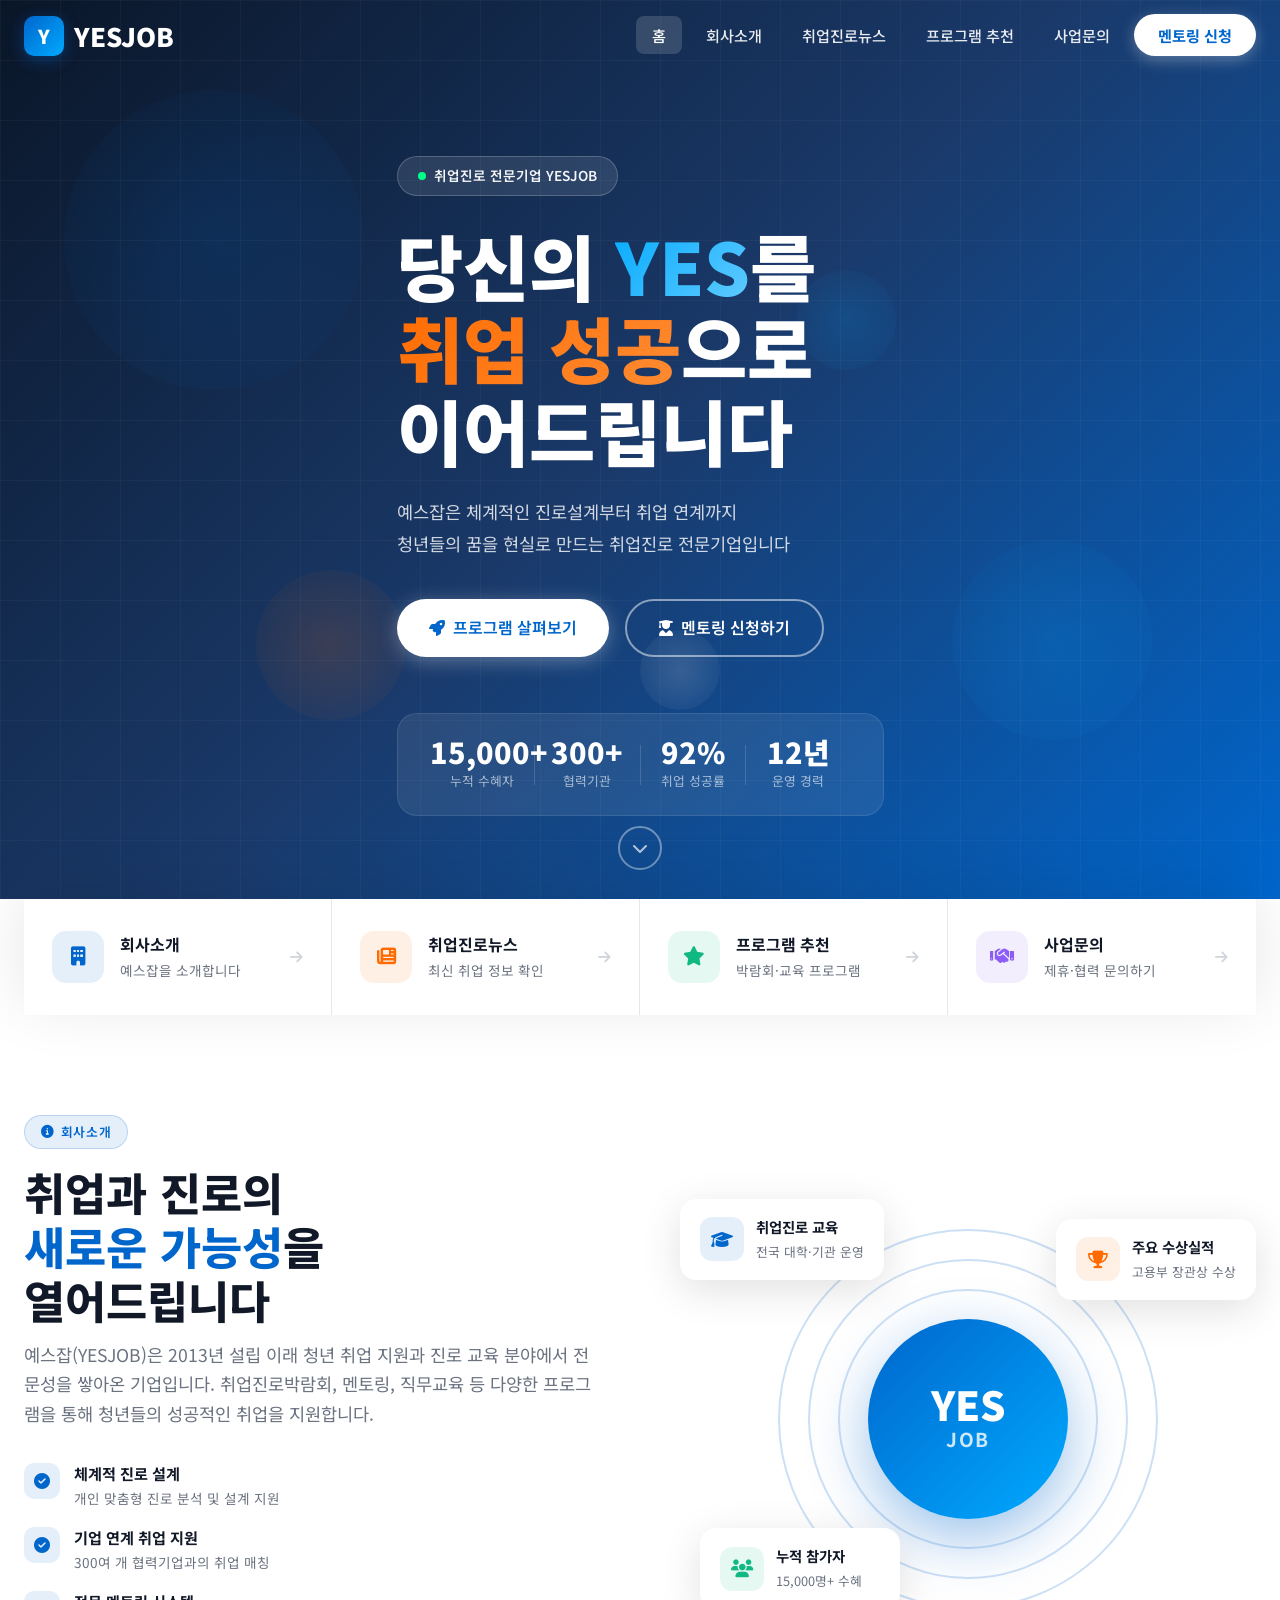
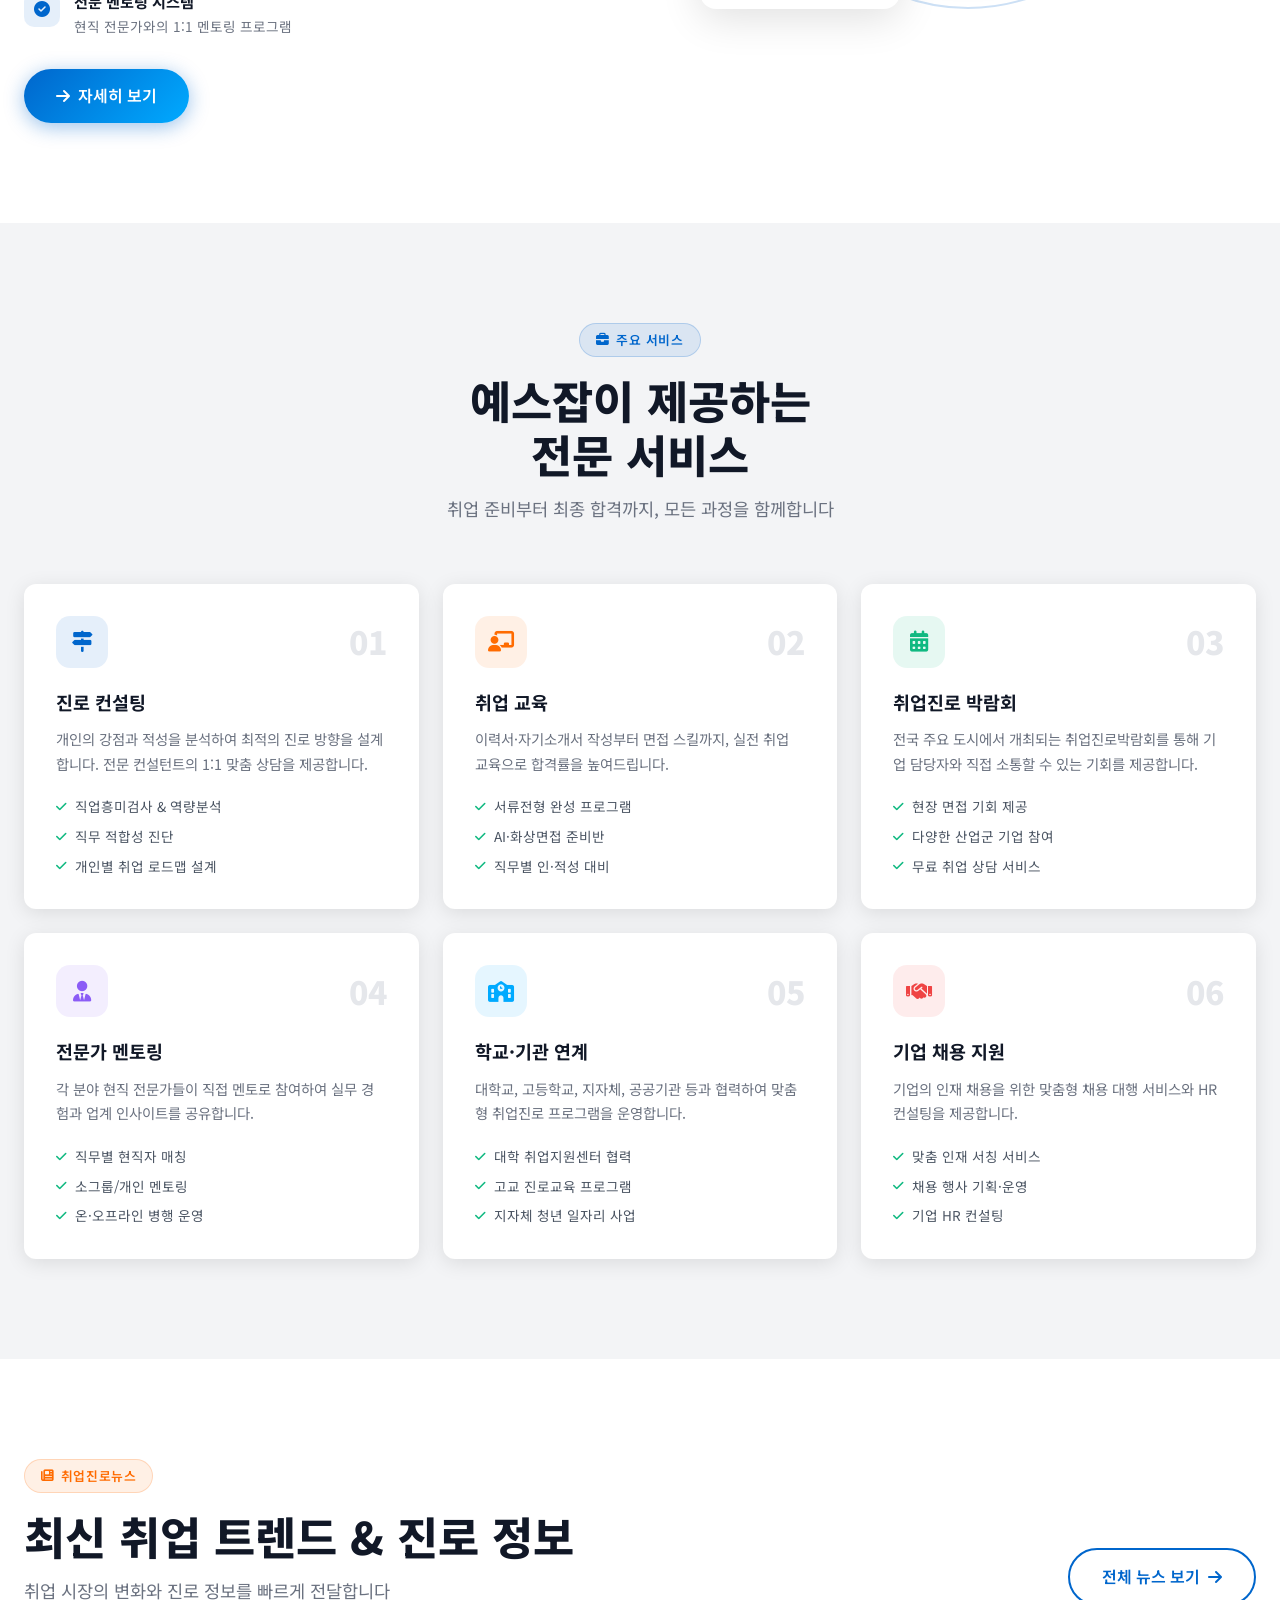
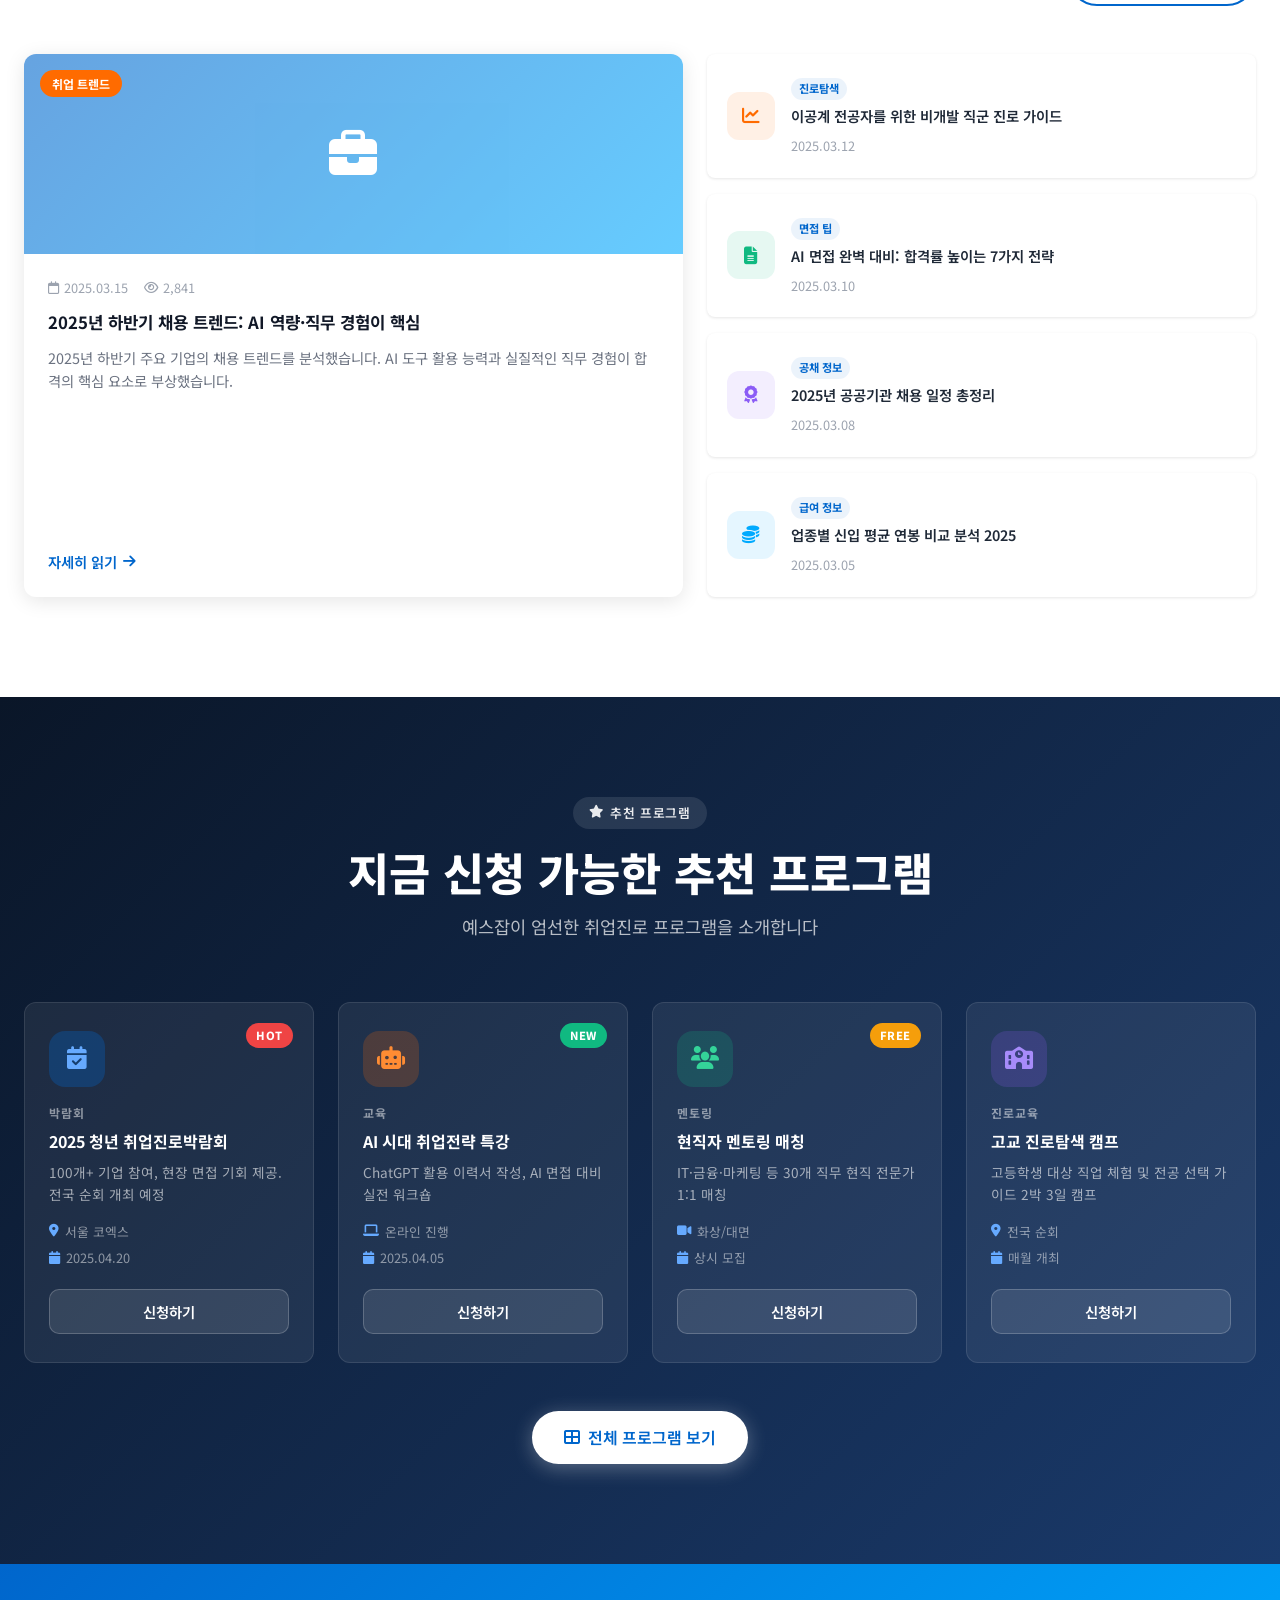
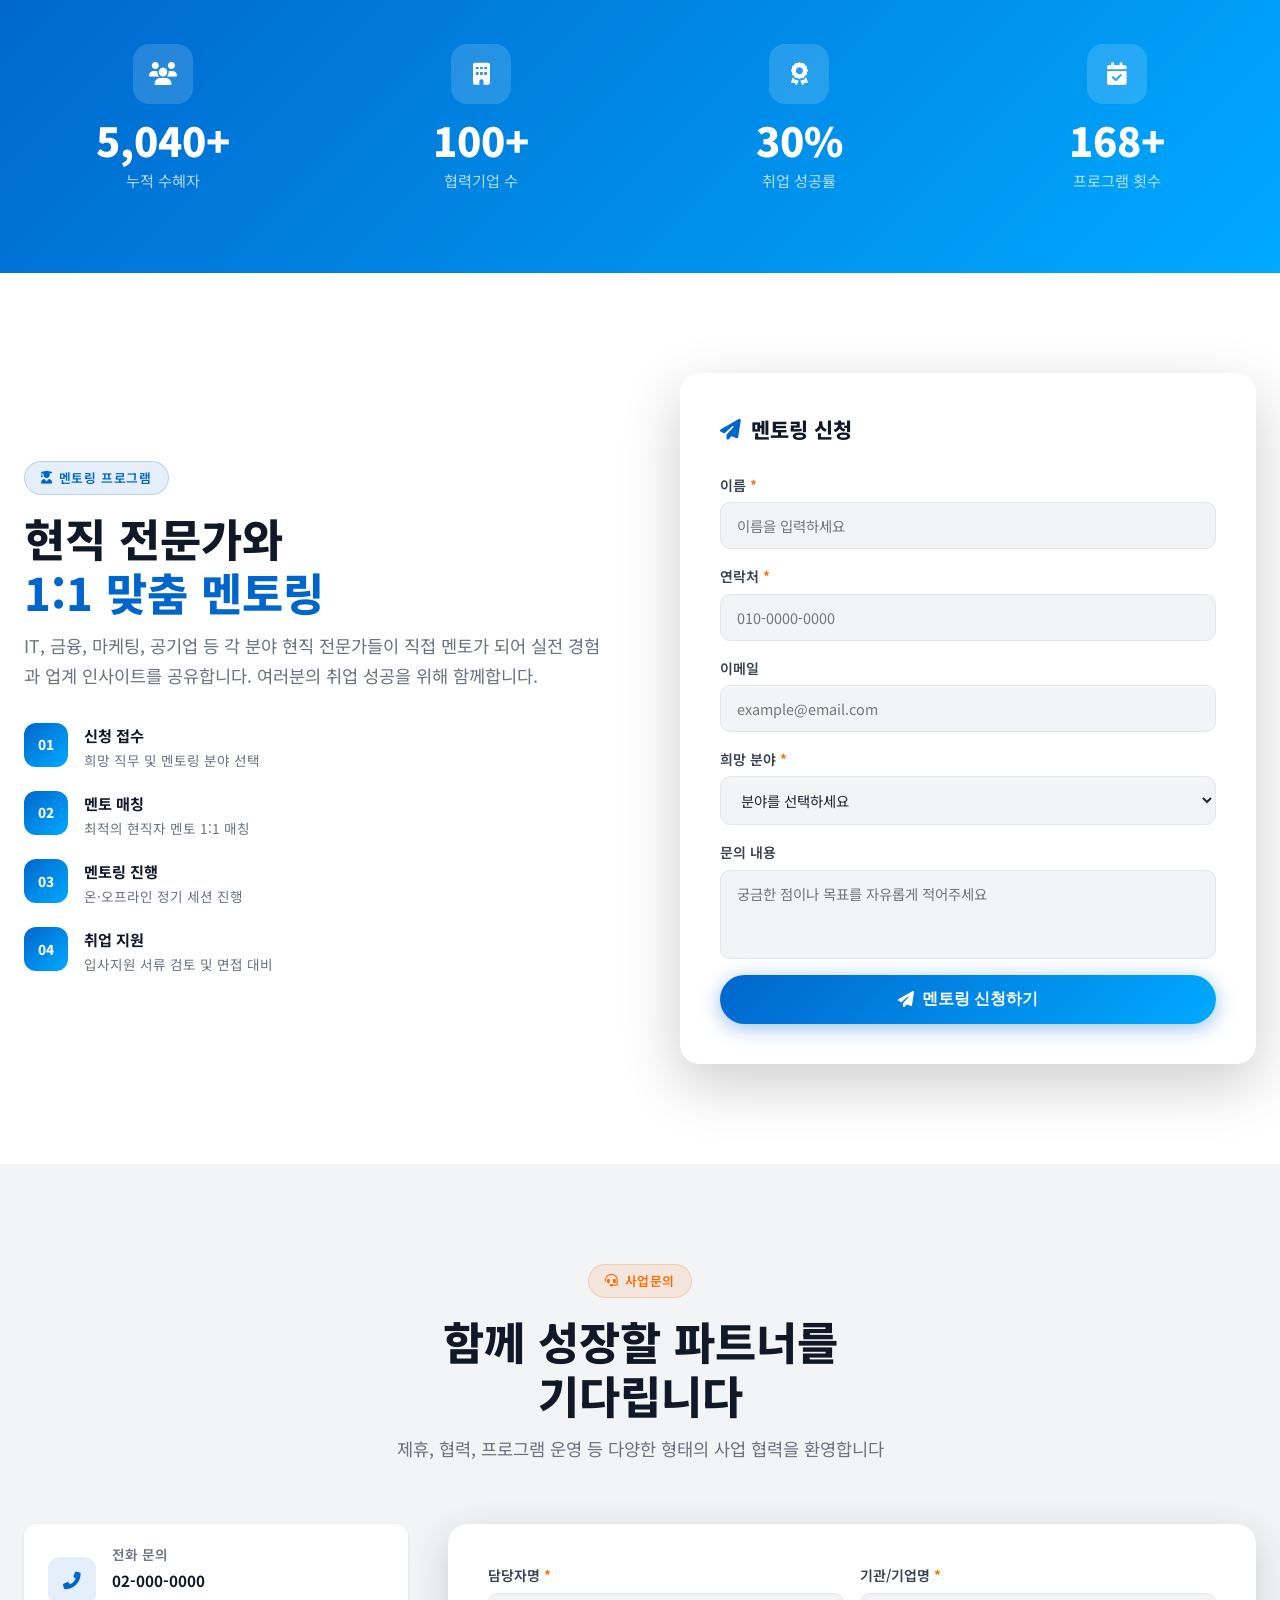
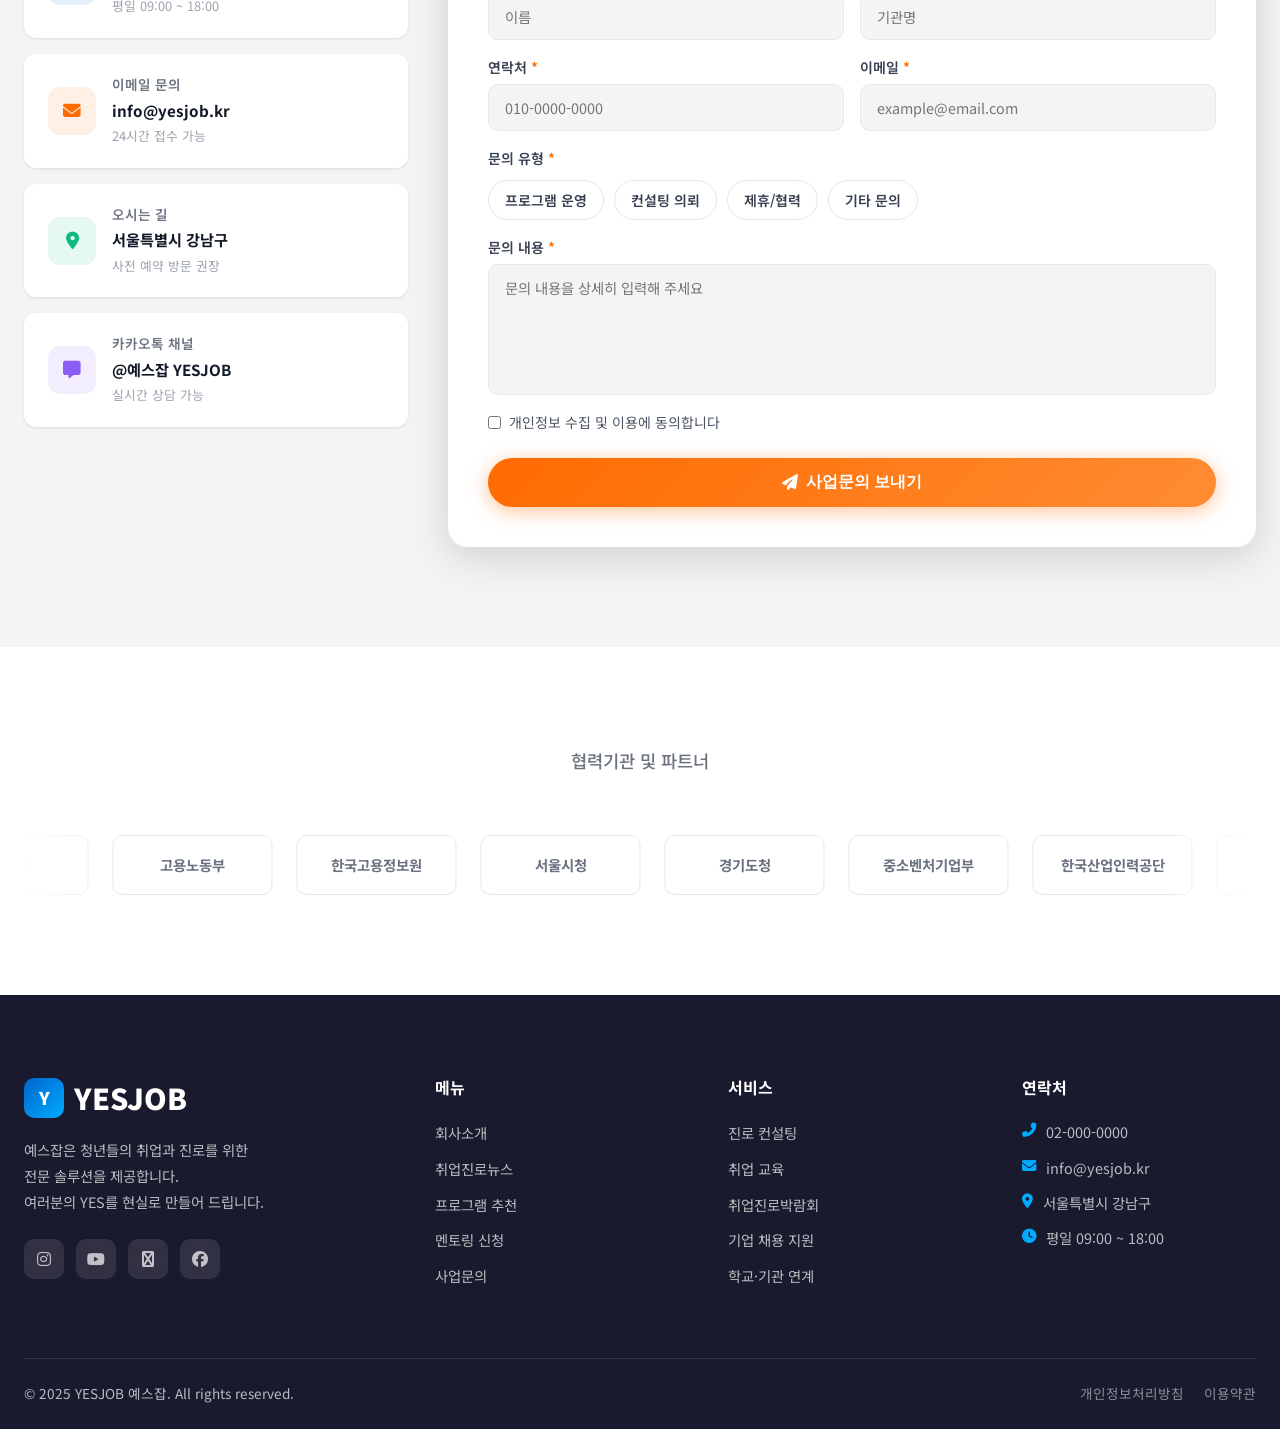
==== index.html @ 5b4c937b "Add files via upload" ====
<!DOCTYPE html>
<html lang="ko">
<head>
  <meta charset="UTF-8">
  <meta name="viewport" content="width=device-width, initial-scale=1.0">
  <meta name="description" content="예스잡(YESJOB) - 취업과 진로의 새로운 가능성을 열어드립니다. 취업진로 교육, 박람회, 멘토링 전문기업">
  <title>YESJOB 예스잡 | 취업진로 전문기업</title>
  <link rel="preconnect" href="https://fonts.googleapis.com">
  <link href="https://fonts.googleapis.com/css2?family=Noto+Sans+KR:wght@300;400;500;600;700;800;900&display=swap" rel="stylesheet">
  <link rel="stylesheet" href="https://cdn.jsdelivr.net/npm/@fortawesome/fontawesome-free@6.4.0/css/all.min.css">
  <link rel="stylesheet" href="css/style.css">
  <link rel="stylesheet" href="css/index.css">
</head>
<body>

  <!-- ========== NAVBAR ========== -->
  <nav class="navbar transparent">
    <div class="nav-inner">
      <a href="index.html" class="nav-logo">
        <div class="logo-icon">Y</div>
        YESJOB
      </a>
      <ul class="nav-menu">
        <li><a href="index.html" class="nav-link active">홈</a></li>
        <li><a href="about.html" class="nav-link">회사소개</a></li>
        <li><a href="news.html" class="nav-link">취업진로뉴스</a></li>
        <li><a href="programs.html" class="nav-link">프로그램 추천</a></li>
        <li><a href="#contact" class="nav-link">사업문의</a></li>
        <li><a href="#mentoring" class="nav-link nav-cta">멘토링 신청</a></li>
      </ul>
      <div class="hamburger">
        <span></span><span></span><span></span>
      </div>
    </div>
  </nav>

  <!-- ========== HERO SECTION ========== -->
  <section class="hero">
    <div class="hero-bg">
      <div class="hero-particle" style="--i:1;"></div>
      <div class="hero-particle" style="--i:2;"></div>
      <div class="hero-particle" style="--i:3;"></div>
      <div class="hero-particle" style="--i:4;"></div>
      <div class="hero-particle" style="--i:5;"></div>
      <div class="hero-grid"></div>
    </div>
    <div class="container">
      <div class="hero-content">
        <div class="hero-badge">
          <span class="hero-badge-dot"></span>
          취업진로 전문기업 YESJOB
        </div>
        <h1 class="hero-title">
          당신의 <span class="highlight">YES</span>를<br>
          <span class="highlight-2">취업 성공</span>으로<br>
          이어드립니다
        </h1>
        <p class="hero-desc">
          예스잡은 체계적인 진로설계부터 취업 연계까지<br>
          청년들의 꿈을 현실로 만드는 취업진로 전문기업입니다
        </p>
        <div class="hero-btns">
          <a href="programs.html" class="btn btn-white">
            <i class="fas fa-rocket"></i> 프로그램 살펴보기
          </a>
          <a href="#mentoring" class="btn btn-outline-white">
            <i class="fas fa-user-graduate"></i> 멘토링 신청하기
          </a>
        </div>
        <div class="hero-stats">
          <div class="hero-stat">
            <div class="hero-stat-num"><span class="counter-num" data-target="15000" data-suffix="+">0</span></div>
            <div class="hero-stat-label">누적 수혜자</div>
          </div>
          <div class="hero-stat-divider"></div>
          <div class="hero-stat">
            <div class="hero-stat-num"><span class="counter-num" data-target="300" data-suffix="+">0</span></div>
            <div class="hero-stat-label">협력기관</div>
          </div>
          <div class="hero-stat-divider"></div>
          <div class="hero-stat">
            <div class="hero-stat-num"><span class="counter-num" data-target="92" data-suffix="%">0</span></div>
            <div class="hero-stat-label">취업 성공률</div>
          </div>
          <div class="hero-stat-divider"></div>
          <div class="hero-stat">
            <div class="hero-stat-num"><span class="counter-num" data-target="12" data-suffix="년">0</span></div>
            <div class="hero-stat-label">운영 경력</div>
          </div>
        </div>
      </div>
    </div>
    <div class="hero-scroll">
      <div class="scroll-icon">
        <i class="fas fa-chevron-down"></i>
      </div>
    </div>
  </section>

  <!-- ========== QUICK LINKS ========== -->
  <section class="quick-links">
    <div class="container">
      <div class="quick-grid">
        <a href="about.html" class="quick-item reveal" data-delay="0">
          <div class="quick-icon"><i class="fas fa-building"></i></div>
          <div class="quick-text">
            <h3>회사소개</h3>
            <p>예스잡을 소개합니다</p>
          </div>
          <i class="fas fa-arrow-right quick-arrow"></i>
        </a>
        <a href="news.html" class="quick-item reveal" data-delay="100">
          <div class="quick-icon orange"><i class="fas fa-newspaper"></i></div>
          <div class="quick-text">
            <h3>취업진로뉴스</h3>
            <p>최신 취업 정보 확인</p>
          </div>
          <i class="fas fa-arrow-right quick-arrow"></i>
        </a>
        <a href="programs.html" class="quick-item reveal" data-delay="200">
          <div class="quick-icon green"><i class="fas fa-star"></i></div>
          <div class="quick-text">
            <h3>프로그램 추천</h3>
            <p>박람회·교육 프로그램</p>
          </div>
          <i class="fas fa-arrow-right quick-arrow"></i>
        </a>
        <a href="#contact" class="quick-item reveal" data-delay="300">
          <div class="quick-icon purple"><i class="fas fa-handshake"></i></div>
          <div class="quick-text">
            <h3>사업문의</h3>
            <p>제휴·협력 문의하기</p>
          </div>
          <i class="fas fa-arrow-right quick-arrow"></i>
        </a>
      </div>
    </div>
  </section>

  <!-- ========== ABOUT PREVIEW ========== -->
  <section class="about-preview section-padding">
    <div class="container">
      <div class="about-grid">
        <div class="about-left reveal">
          <div class="badge badge-primary">
            <i class="fas fa-info-circle"></i> 회사소개
          </div>
          <h2 class="section-title" style="margin-top:16px;">
            취업과 진로의<br>
            <span style="color:var(--primary);">새로운 가능성</span>을<br>
            열어드립니다
          </h2>
          <p class="section-subtitle">
            예스잡(YESJOB)은 2013년 설립 이래 청년 취업 지원과 진로 교육 분야에서 
            전문성을 쌓아온 기업입니다. 취업진로박람회, 멘토링, 직무교육 등 
            다양한 프로그램을 통해 청년들의 성공적인 취업을 지원합니다.
          </p>
          <div class="about-features">
            <div class="about-feature">
              <div class="af-icon"><i class="fas fa-check-circle"></i></div>
              <div>
                <strong>체계적 진로 설계</strong>
                <p>개인 맞춤형 진로 분석 및 설계 지원</p>
              </div>
            </div>
            <div class="about-feature">
              <div class="af-icon"><i class="fas fa-check-circle"></i></div>
              <div>
                <strong>기업 연계 취업 지원</strong>
                <p>300여 개 협력기업과의 취업 매칭</p>
              </div>
            </div>
            <div class="about-feature">
              <div class="af-icon"><i class="fas fa-check-circle"></i></div>
              <div>
                <strong>전문 멘토링 시스템</strong>
                <p>현직 전문가와의 1:1 멘토링 프로그램</p>
              </div>
            </div>
          </div>
          <div style="margin-top:32px;">
            <a href="about.html" class="btn btn-primary">
              <i class="fas fa-arrow-right"></i> 자세히 보기
            </a>
          </div>
        </div>
        <div class="about-right reveal" data-delay="200">
          <div class="about-visual">
            <div class="av-card av-card-1">
              <div class="av-card-icon"><i class="fas fa-graduation-cap"></i></div>
              <div>
                <strong>취업진로 교육</strong>
                <span>전국 대학·기관 운영</span>
              </div>
            </div>
            <div class="av-card av-card-2">
              <div class="av-card-icon orange"><i class="fas fa-trophy"></i></div>
              <div>
                <strong>주요 수상실적</strong>
                <span>고용부 장관상 수상</span>
              </div>
            </div>
            <div class="av-card av-card-3">
              <div class="av-card-icon green"><i class="fas fa-users"></i></div>
              <div>
                <strong>누적 참가자</strong>
                <span>15,000명+ 수혜</span>
              </div>
            </div>
            <div class="about-main-visual">
              <div class="amv-circle">
                <div class="amv-inner">
                  <span class="amv-yes">YES</span>
                  <span class="amv-job">JOB</span>
                </div>
              </div>
              <div class="amv-rings">
                <div class="ring ring-1"></div>
                <div class="ring ring-2"></div>
                <div class="ring ring-3"></div>
              </div>
            </div>
          </div>
        </div>
      </div>
    </div>
  </section>

  <!-- ========== SERVICES ========== -->
  <section class="services section-padding" style="background:var(--gray-100);">
    <div class="container">
      <div class="section-header reveal">
        <div class="badge badge-primary">
          <i class="fas fa-briefcase"></i> 주요 서비스
        </div>
        <h2 class="section-title" style="margin-top:16px;">예스잡이 제공하는<br>전문 서비스</h2>
        <p class="section-subtitle">취업 준비부터 최종 합격까지, 모든 과정을 함께합니다</p>
      </div>
      <div class="services-grid">
        <div class="service-card reveal" data-delay="0">
          <div class="sc-top">
            <div class="sc-icon"><i class="fas fa-map-signs"></i></div>
            <span class="sc-num">01</span>
          </div>
          <h3>진로 컨설팅</h3>
          <p>개인의 강점과 적성을 분석하여 최적의 진로 방향을 설계합니다. 전문 컨설턴트의 1:1 맞춤 상담을 제공합니다.</p>
          <ul class="sc-list">
            <li><i class="fas fa-check"></i> 직업흥미검사 & 역량분석</li>
            <li><i class="fas fa-check"></i> 직무 적합성 진단</li>
            <li><i class="fas fa-check"></i> 개인별 취업 로드맵 설계</li>
          </ul>
        </div>
        <div class="service-card reveal" data-delay="100">
          <div class="sc-top">
            <div class="sc-icon orange"><i class="fas fa-chalkboard-teacher"></i></div>
            <span class="sc-num">02</span>
          </div>
          <h3>취업 교육</h3>
          <p>이력서·자기소개서 작성부터 면접 스킬까지, 실전 취업 교육으로 합격률을 높여드립니다.</p>
          <ul class="sc-list">
            <li><i class="fas fa-check"></i> 서류전형 완성 프로그램</li>
            <li><i class="fas fa-check"></i> AI·화상면접 준비반</li>
            <li><i class="fas fa-check"></i> 직무별 인·적성 대비</li>
          </ul>
        </div>
        <div class="service-card reveal" data-delay="200">
          <div class="sc-top">
            <div class="sc-icon green"><i class="fas fa-calendar-alt"></i></div>
            <span class="sc-num">03</span>
          </div>
          <h3>취업진로 박람회</h3>
          <p>전국 주요 도시에서 개최되는 취업진로박람회를 통해 기업 담당자와 직접 소통할 수 있는 기회를 제공합니다.</p>
          <ul class="sc-list">
            <li><i class="fas fa-check"></i> 현장 면접 기회 제공</li>
            <li><i class="fas fa-check"></i> 다양한 산업군 기업 참여</li>
            <li><i class="fas fa-check"></i> 무료 취업 상담 서비스</li>
          </ul>
        </div>
        <div class="service-card reveal" data-delay="300">
          <div class="sc-top">
            <div class="sc-icon purple"><i class="fas fa-user-tie"></i></div>
            <span class="sc-num">04</span>
          </div>
          <h3>전문가 멘토링</h3>
          <p>각 분야 현직 전문가들이 직접 멘토로 참여하여 실무 경험과 업계 인사이트를 공유합니다.</p>
          <ul class="sc-list">
            <li><i class="fas fa-check"></i> 직무별 현직자 매칭</li>
            <li><i class="fas fa-check"></i> 소그룹/개인 멘토링</li>
            <li><i class="fas fa-check"></i> 온·오프라인 병행 운영</li>
          </ul>
        </div>
        <div class="service-card reveal" data-delay="100">
          <div class="sc-top">
            <div class="sc-icon sky"><i class="fas fa-school"></i></div>
            <span class="sc-num">05</span>
          </div>
          <h3>학교·기관 연계</h3>
          <p>대학교, 고등학교, 지자체, 공공기관 등과 협력하여 맞춤형 취업진로 프로그램을 운영합니다.</p>
          <ul class="sc-list">
            <li><i class="fas fa-check"></i> 대학 취업지원센터 협력</li>
            <li><i class="fas fa-check"></i> 고교 진로교육 프로그램</li>
            <li><i class="fas fa-check"></i> 지자체 청년 일자리 사업</li>
          </ul>
        </div>
        <div class="service-card reveal" data-delay="200">
          <div class="sc-top">
            <div class="sc-icon red"><i class="fas fa-handshake"></i></div>
            <span class="sc-num">06</span>
          </div>
          <h3>기업 채용 지원</h3>
          <p>기업의 인재 채용을 위한 맞춤형 채용 대행 서비스와 HR 컨설팅을 제공합니다.</p>
          <ul class="sc-list">
            <li><i class="fas fa-check"></i> 맞춤 인재 서칭 서비스</li>
            <li><i class="fas fa-check"></i> 채용 행사 기획·운영</li>
            <li><i class="fas fa-check"></i> 기업 HR 컨설팅</li>
          </ul>
        </div>
      </div>
    </div>
  </section>

  <!-- ========== NEWS PREVIEW ========== -->
  <section class="news-preview section-padding">
    <div class="container">
      <div class="section-header-flex reveal">
        <div>
          <div class="badge badge-secondary">
            <i class="fas fa-newspaper"></i> 취업진로뉴스
          </div>
          <h2 class="section-title" style="margin-top:16px;">최신 취업 트렌드 & 진로 정보</h2>
          <p class="section-subtitle">취업 시장의 변화와 진로 정보를 빠르게 전달합니다</p>
        </div>
        <a href="news.html" class="btn btn-secondary">
          전체 뉴스 보기 <i class="fas fa-arrow-right"></i>
        </a>
      </div>
      <div class="news-grid">
        <div class="news-card featured reveal" data-delay="0">
          <div class="nc-image">
            <div class="nc-img-placeholder nc-blue">
              <i class="fas fa-briefcase"></i>
            </div>
            <span class="nc-tag">취업 트렌드</span>
          </div>
          <div class="nc-body">
            <div class="nc-meta">
              <span><i class="far fa-calendar"></i> 2025.03.15</span>
              <span><i class="far fa-eye"></i> 2,841</span>
            </div>
            <h3>2025년 하반기 채용 트렌드: AI 역량·직무 경험이 핵심</h3>
            <p>2025년 하반기 주요 기업의 채용 트렌드를 분석했습니다. AI 도구 활용 능력과 실질적인 직무 경험이 합격의 핵심 요소로 부상했습니다.</p>
            <a href="news.html" class="nc-link">자세히 읽기 <i class="fas fa-arrow-right"></i></a>
          </div>
        </div>
        <div class="news-cards-right">
          <div class="news-card-sm reveal" data-delay="100">
            <div class="ncs-icon orange"><i class="fas fa-chart-line"></i></div>
            <div class="ncs-body">
              <span class="ncs-tag">진로탐색</span>
              <h4>이공계 전공자를 위한 비개발 직군 진로 가이드</h4>
              <span class="ncs-date">2025.03.12</span>
            </div>
          </div>
          <div class="news-card-sm reveal" data-delay="150">
            <div class="ncs-icon green"><i class="fas fa-file-alt"></i></div>
            <div class="ncs-body">
              <span class="ncs-tag">면접 팁</span>
              <h4>AI 면접 완벽 대비: 합격률 높이는 7가지 전략</h4>
              <span class="ncs-date">2025.03.10</span>
            </div>
          </div>
          <div class="news-card-sm reveal" data-delay="200">
            <div class="ncs-icon purple"><i class="fas fa-award"></i></div>
            <div class="ncs-body">
              <span class="ncs-tag">공채 정보</span>
              <h4>2025년 공공기관 채용 일정 총정리</h4>
              <span class="ncs-date">2025.03.08</span>
            </div>
          </div>
          <div class="news-card-sm reveal" data-delay="250">
            <div class="ncs-icon sky"><i class="fas fa-coins"></i></div>
            <div class="ncs-body">
              <span class="ncs-tag">급여 정보</span>
              <h4>업종별 신입 평균 연봉 비교 분석 2025</h4>
              <span class="ncs-date">2025.03.05</span>
            </div>
          </div>
        </div>
      </div>
    </div>
  </section>

  <!-- ========== PROGRAMS PREVIEW ========== -->
  <section class="programs-preview section-padding" style="background:linear-gradient(135deg, #0a1628 0%, #1a3a6b 100%);">
    <div class="container">
      <div class="section-header reveal">
        <div class="badge" style="background:rgba(255,255,255,0.1); color:rgba(255,255,255,0.9); border-color:rgba(255,255,255,0.2);">
          <i class="fas fa-star"></i> 추천 프로그램
        </div>
        <h2 class="section-title" style="margin-top:16px; color:white;">지금 신청 가능한 추천 프로그램</h2>
        <p class="section-subtitle" style="color:rgba(255,255,255,0.7);">예스잡이 엄선한 취업진로 프로그램을 소개합니다</p>
      </div>
      <div class="programs-grid">
        <div class="program-card reveal" data-delay="0">
          <div class="pc-badge hot">HOT</div>
          <div class="pc-icon"><i class="fas fa-calendar-check"></i></div>
          <div class="pc-category">박람회</div>
          <h3>2025 청년 취업진로박람회</h3>
          <p>100개+ 기업 참여, 현장 면접 기회 제공. 전국 순회 개최 예정</p>
          <div class="pc-info">
            <span><i class="fas fa-map-marker-alt"></i> 서울 코엑스</span>
            <span><i class="fas fa-calendar"></i> 2025.04.20</span>
          </div>
          <a href="programs.html" class="pc-btn">신청하기</a>
        </div>
        <div class="program-card reveal" data-delay="100">
          <div class="pc-badge new">NEW</div>
          <div class="pc-icon orange"><i class="fas fa-robot"></i></div>
          <div class="pc-category">교육</div>
          <h3>AI 시대 취업전략 특강</h3>
          <p>ChatGPT 활용 이력서 작성, AI 면접 대비 실전 워크숍</p>
          <div class="pc-info">
            <span><i class="fas fa-laptop"></i> 온라인 진행</span>
            <span><i class="fas fa-calendar"></i> 2025.04.05</span>
          </div>
          <a href="programs.html" class="pc-btn">신청하기</a>
        </div>
        <div class="program-card reveal" data-delay="200">
          <div class="pc-badge free">FREE</div>
          <div class="pc-icon green"><i class="fas fa-users"></i></div>
          <div class="pc-category">멘토링</div>
          <h3>현직자 멘토링 매칭</h3>
          <p>IT·금융·마케팅 등 30개 직무 현직 전문가 1:1 매칭</p>
          <div class="pc-info">
            <span><i class="fas fa-video"></i> 화상/대면</span>
            <span><i class="fas fa-calendar"></i> 상시 모집</span>
          </div>
          <a href="programs.html" class="pc-btn">신청하기</a>
        </div>
        <div class="program-card reveal" data-delay="300">
          <div class="pc-icon purple"><i class="fas fa-school"></i></div>
          <div class="pc-category">진로교육</div>
          <h3>고교 진로탐색 캠프</h3>
          <p>고등학생 대상 직업 체험 및 전공 선택 가이드 2박 3일 캠프</p>
          <div class="pc-info">
            <span><i class="fas fa-map-marker-alt"></i> 전국 순회</span>
            <span><i class="fas fa-calendar"></i> 매월 개최</span>
          </div>
          <a href="programs.html" class="pc-btn">신청하기</a>
        </div>
      </div>
      <div style="text-align:center; margin-top:48px;" class="reveal">
        <a href="programs.html" class="btn btn-white">
          <i class="fas fa-th-large"></i> 전체 프로그램 보기
        </a>
      </div>
    </div>
  </section>

  <!-- ========== STATS ========== -->
  <section class="stats-section">
    <div class="container">
      <div class="stats-grid">
        <div class="stat-item reveal" data-delay="0">
          <div class="stat-icon"><i class="fas fa-users"></i></div>
          <div class="stat-num"><span class="counter-num" data-target="15000" data-suffix="+">0</span></div>
          <div class="stat-label">누적 수혜자</div>
        </div>
        <div class="stat-item reveal" data-delay="100">
          <div class="stat-icon"><i class="fas fa-building"></i></div>
          <div class="stat-num"><span class="counter-num" data-target="300" data-suffix="+">0</span></div>
          <div class="stat-label">협력기업 수</div>
        </div>
        <div class="stat-item reveal" data-delay="200">
          <div class="stat-icon"><i class="fas fa-award"></i></div>
          <div class="stat-num"><span class="counter-num" data-target="92" data-suffix="%">0</span></div>
          <div class="stat-label">취업 성공률</div>
        </div>
        <div class="stat-item reveal" data-delay="300">
          <div class="stat-icon"><i class="fas fa-calendar-check"></i></div>
          <div class="stat-num"><span class="counter-num" data-target="500" data-suffix="+">0</span></div>
          <div class="stat-label">프로그램 횟수</div>
        </div>
      </div>
    </div>
  </section>

  <!-- ========== MENTORING ========== -->
  <section class="mentoring-section section-padding" id="mentoring">
    <div class="container">
      <div class="mentoring-grid">
        <div class="mentoring-left reveal">
          <div class="badge badge-primary">
            <i class="fas fa-user-graduate"></i> 멘토링 프로그램
          </div>
          <h2 class="section-title" style="margin-top:16px;">
            현직 전문가와<br>
            <span style="color:var(--primary);">1:1 맞춤 멘토링</span>
          </h2>
          <p class="section-subtitle">
            IT, 금융, 마케팅, 공기업 등 각 분야 현직 전문가들이 직접 멘토가 되어 
            실전 경험과 업계 인사이트를 공유합니다. 여러분의 취업 성공을 위해 함께합니다.
          </p>
          <div class="mentoring-steps">
            <div class="ms-step">
              <div class="ms-num">01</div>
              <div class="ms-content">
                <strong>신청 접수</strong>
                <p>희망 직무 및 멘토링 분야 선택</p>
              </div>
            </div>
            <div class="ms-step">
              <div class="ms-num">02</div>
              <div class="ms-content">
                <strong>멘토 매칭</strong>
                <p>최적의 현직자 멘토 1:1 매칭</p>
              </div>
            </div>
            <div class="ms-step">
              <div class="ms-num">03</div>
              <div class="ms-content">
                <strong>멘토링 진행</strong>
                <p>온·오프라인 정기 세션 진행</p>
              </div>
            </div>
            <div class="ms-step">
              <div class="ms-num">04</div>
              <div class="ms-content">
                <strong>취업 지원</strong>
                <p>입사지원 서류 검토 및 면접 대비</p>
              </div>
            </div>
          </div>
        </div>
        <div class="mentoring-right reveal" data-delay="200">
          <div class="mentoring-form-card">
            <h3><i class="fas fa-paper-plane"></i> 멘토링 신청</h3>
            <form class="mentoring-form" id="mentoringForm">
              <div class="form-group">
                <label>이름 <span>*</span></label>
                <input type="text" placeholder="이름을 입력하세요" required>
              </div>
              <div class="form-group">
                <label>연락처 <span>*</span></label>
                <input type="tel" placeholder="010-0000-0000" required>
              </div>
              <div class="form-group">
                <label>이메일</label>
                <input type="email" placeholder="example@email.com">
              </div>
              <div class="form-group">
                <label>희망 분야 <span>*</span></label>
                <select required>
                  <option value="">분야를 선택하세요</option>
                  <option>IT · 개발</option>
                  <option>금융 · 회계</option>
                  <option>마케팅 · 홍보</option>
                  <option>경영 · 기획</option>
                  <option>공기업 · 공무원</option>
                  <option>의료 · 보건</option>
                  <option>교육 · 강사</option>
                  <option>기타</option>
                </select>
              </div>
              <div class="form-group">
                <label>문의 내용</label>
                <textarea placeholder="궁금한 점이나 목표를 자유롭게 적어주세요" rows="3"></textarea>
              </div>
              <button type="submit" class="btn btn-primary" style="width:100%; justify-content:center;">
                <i class="fas fa-paper-plane"></i> 멘토링 신청하기
              </button>
            </form>
          </div>
        </div>
      </div>
    </div>
  </section>

  <!-- ========== CONTACT ========== -->
  <section class="contact-section section-padding" id="contact" style="background:var(--gray-100);">
    <div class="container">
      <div class="section-header reveal">
        <div class="badge badge-secondary">
          <i class="fas fa-headset"></i> 사업문의
        </div>
        <h2 class="section-title" style="margin-top:16px;">함께 성장할 파트너를<br>기다립니다</h2>
        <p class="section-subtitle">제휴, 협력, 프로그램 운영 등 다양한 형태의 사업 협력을 환영합니다</p>
      </div>
      <div class="contact-grid">
        <div class="contact-info reveal" data-delay="0">
          <div class="ci-card">
            <div class="ci-icon"><i class="fas fa-phone-alt"></i></div>
            <div>
              <h4>전화 문의</h4>
              <p>02-000-0000</p>
              <span>평일 09:00 ~ 18:00</span>
            </div>
          </div>
          <div class="ci-card">
            <div class="ci-icon orange"><i class="fas fa-envelope"></i></div>
            <div>
              <h4>이메일 문의</h4>
              <p>info@yesjob.kr</p>
              <span>24시간 접수 가능</span>
            </div>
          </div>
          <div class="ci-card">
            <div class="ci-icon green"><i class="fas fa-map-marker-alt"></i></div>
            <div>
              <h4>오시는 길</h4>
              <p>서울특별시 강남구</p>
              <span>사전 예약 방문 권장</span>
            </div>
          </div>
          <div class="ci-card">
            <div class="ci-icon purple"><i class="fas fa-comment-alt"></i></div>
            <div>
              <h4>카카오톡 채널</h4>
              <p>@예스잡 YESJOB</p>
              <span>실시간 상담 가능</span>
            </div>
          </div>
        </div>
        <div class="contact-form-wrap reveal" data-delay="200">
          <form class="contact-form" id="contactForm">
            <div class="form-row">
              <div class="form-group">
                <label>담당자명 <span>*</span></label>
                <input type="text" placeholder="이름" required>
              </div>
              <div class="form-group">
                <label>기관/기업명 <span>*</span></label>
                <input type="text" placeholder="기관명" required>
              </div>
            </div>
            <div class="form-row">
              <div class="form-group">
                <label>연락처 <span>*</span></label>
                <input type="tel" placeholder="010-0000-0000" required>
              </div>
              <div class="form-group">
                <label>이메일 <span>*</span></label>
                <input type="email" placeholder="example@email.com" required>
              </div>
            </div>
            <div class="form-group">
              <label>문의 유형 <span>*</span></label>
              <div class="inquiry-types">
                <label class="it-label"><input type="radio" name="type" value="program"> 프로그램 운영</label>
                <label class="it-label"><input type="radio" name="type" value="consulting"> 컨설팅 의뢰</label>
                <label class="it-label"><input type="radio" name="type" value="partnership"> 제휴/협력</label>
                <label class="it-label"><input type="radio" name="type" value="other"> 기타 문의</label>
              </div>
            </div>
            <div class="form-group">
              <label>문의 내용 <span>*</span></label>
              <textarea placeholder="문의 내용을 상세히 입력해 주세요" rows="5" required></textarea>
            </div>
            <div class="form-agree">
              <input type="checkbox" id="agree" required>
              <label for="agree">개인정보 수집 및 이용에 동의합니다</label>
            </div>
            <button type="submit" class="btn btn-orange" style="width:100%; justify-content:center; margin-top:8px;">
              <i class="fas fa-paper-plane"></i> 사업문의 보내기
            </button>
          </form>
        </div>
      </div>
    </div>
  </section>

  <!-- ========== PARTNERS ========== -->
  <section class="partners-section section-padding">
    <div class="container">
      <div class="section-header reveal">
        <h3 style="font-size:1.1rem; color:var(--gray-500); font-weight:500;">협력기관 및 파트너</h3>
      </div>
      <div class="partners-scroll reveal">
        <div class="partners-track">
          <div class="partner-logo">교육부</div>
          <div class="partner-logo">고용노동부</div>
          <div class="partner-logo">한국고용정보원</div>
          <div class="partner-logo">서울시청</div>
          <div class="partner-logo">경기도청</div>
          <div class="partner-logo">중소벤처기업부</div>
          <div class="partner-logo">한국산업인력공단</div>
          <div class="partner-logo">청년재단</div>
          <!-- duplicate for infinite scroll -->
          <div class="partner-logo">교육부</div>
          <div class="partner-logo">고용노동부</div>
          <div class="partner-logo">한국고용정보원</div>
          <div class="partner-logo">서울시청</div>
          <div class="partner-logo">경기도청</div>
          <div class="partner-logo">중소벤처기업부</div>
          <div class="partner-logo">한국산업인력공단</div>
          <div class="partner-logo">청년재단</div>
        </div>
      </div>
    </div>
  </section>

  <!-- ========== FOOTER ========== -->
  <footer class="footer">
    <div class="container">
      <div class="footer-grid">
        <div class="footer-brand">
          <div class="logo">
            <div class="logo-icon">Y</div>
            YESJOB
          </div>
          <p>예스잡은 청년들의 취업과 진로를 위한<br>전문 솔루션을 제공합니다.<br>여러분의 YES를 현실로 만들어 드립니다.</p>
          <div class="footer-social">
            <a href="#"><i class="fab fa-instagram"></i></a>
            <a href="#"><i class="fab fa-youtube"></i></a>
            <a href="#"><i class="fab fa-blog"></i></a>
            <a href="#"><i class="fab fa-facebook"></i></a>
          </div>
        </div>
        <div class="footer-col">
          <h4>메뉴</h4>
          <ul>
            <li><a href="about.html">회사소개</a></li>
            <li><a href="news.html">취업진로뉴스</a></li>
            <li><a href="programs.html">프로그램 추천</a></li>
            <li><a href="#mentoring">멘토링 신청</a></li>
            <li><a href="#contact">사업문의</a></li>
          </ul>
        </div>
        <div class="footer-col">
          <h4>서비스</h4>
          <ul>
            <li><a href="#">진로 컨설팅</a></li>
            <li><a href="#">취업 교육</a></li>
            <li><a href="#">취업진로박람회</a></li>
            <li><a href="#">기업 채용 지원</a></li>
            <li><a href="#">학교·기관 연계</a></li>
          </ul>
        </div>
        <div class="footer-col">
          <h4>연락처</h4>
          <div class="footer-contact-item">
            <i class="fas fa-phone-alt"></i>
            <span>02-000-0000</span>
          </div>
          <div class="footer-contact-item">
            <i class="fas fa-envelope"></i>
            <span>info@yesjob.kr</span>
          </div>
          <div class="footer-contact-item">
            <i class="fas fa-map-marker-alt"></i>
            <span>서울특별시 강남구</span>
          </div>
          <div class="footer-contact-item">
            <i class="fas fa-clock"></i>
            <span>평일 09:00 ~ 18:00</span>
          </div>
        </div>
      </div>
      <div class="footer-bottom">
        <p>© 2025 YESJOB 예스잡. All rights reserved.</p>
        <div style="display:flex; gap:20px;">
          <a href="#" style="color:rgba(255,255,255,0.5); font-size:0.85rem;">개인정보처리방침</a>
          <a href="#" style="color:rgba(255,255,255,0.5); font-size:0.85rem;">이용약관</a>
        </div>
      </div>
    </div>
  </footer>

  <script src="js/main.js"></script>
  <script>
    // 멘토링 폼 제출
    document.getElementById('mentoringForm').addEventListener('submit', function(e) {
      e.preventDefault();
      showToast('멘토링 신청이 접수되었습니다. 빠른 시일 내 연락드리겠습니다!');
      this.reset();
    });

    // 사업문의 폼 제출
    document.getElementById('contactForm').addEventListener('submit', function(e) {
      e.preventDefault();
      showToast('사업문의가 접수되었습니다. 담당자가 연락드리겠습니다!');
      this.reset();
    });

    // 파트너 무한 스크롤
    const track = document.querySelector('.partners-track');
    if (track) {
      let pos = 0;
      const speed = 0.5;
      const animate = () => {
        pos -= speed;
        const halfWidth = track.scrollWidth / 2;
        if (Math.abs(pos) >= halfWidth) pos = 0;
        track.style.transform = `translateX(${pos}px)`;
        requestAnimationFrame(animate);
      };
      animate();
    }
  </script>
</body>
</html>
---- css/style.css ----
/* =============================================
   YESJOB 공식 홈페이지 공통 스타일
   ============================================= */

:root {
  --primary: #0066CC;
  --primary-dark: #004FA3;
  --primary-light: #3388DD;
  --secondary: #FF6B00;
  --secondary-light: #FF8C33;
  --accent: #00AAFF;
  --dark: #1A1A2E;
  --dark-2: #16213E;
  --gray-900: #111827;
  --gray-800: #1f2937;
  --gray-700: #374151;
  --gray-600: #4b5563;
  --gray-500: #6b7280;
  --gray-400: #9ca3af;
  --gray-300: #d1d5db;
  --gray-200: #e5e7eb;
  --gray-100: #f3f4f6;
  --white: #ffffff;
  --success: #10b981;
  --warning: #f59e0b;
  --gradient-primary: linear-gradient(135deg, #0066CC 0%, #00AAFF 100%);
  --gradient-hero: linear-gradient(135deg, #0a1628 0%, #1a3a6b 50%, #0066CC 100%);
  --shadow-sm: 0 1px 3px rgba(0,0,0,0.1);
  --shadow-md: 0 4px 20px rgba(0,0,0,0.1);
  --shadow-lg: 0 10px 40px rgba(0,0,0,0.15);
  --shadow-xl: 0 20px 60px rgba(0,0,0,0.2);
  --radius-sm: 8px;
  --radius-md: 12px;
  --radius-lg: 20px;
  --radius-xl: 30px;
  --transition: all 0.3s cubic-bezier(0.4, 0, 0.2, 1);
}

* {
  margin: 0;
  padding: 0;
  box-sizing: border-box;
}

html {
  scroll-behavior: smooth;
  font-size: 16px;
}

body {
  font-family: 'Noto Sans KR', 'Apple SD Gothic Neo', sans-serif;
  color: var(--gray-800);
  background: var(--white);
  overflow-x: hidden;
  line-height: 1.6;
}

a {
  text-decoration: none;
  color: inherit;
}

img {
  max-width: 100%;
  height: auto;
}

ul, ol {
  list-style: none;
}

/* ========== TYPOGRAPHY ========== */
.section-title {
  font-size: clamp(1.8rem, 4vw, 2.8rem);
  font-weight: 800;
  color: var(--gray-900);
  line-height: 1.2;
}

.section-subtitle {
  font-size: clamp(0.95rem, 2vw, 1.1rem);
  color: var(--gray-500);
  margin-top: 0.8rem;
  line-height: 1.7;
}

.badge {
  display: inline-flex;
  align-items: center;
  gap: 6px;
  padding: 6px 16px;
  border-radius: 50px;
  font-size: 0.8rem;
  font-weight: 600;
  letter-spacing: 0.05em;
  text-transform: uppercase;
}

.badge-primary {
  background: rgba(0, 102, 204, 0.1);
  color: var(--primary);
  border: 1px solid rgba(0, 102, 204, 0.2);
}

.badge-secondary {
  background: rgba(255, 107, 0, 0.1);
  color: var(--secondary);
  border: 1px solid rgba(255, 107, 0, 0.2);
}

/* ========== LAYOUT ========== */
.container {
  max-width: 1280px;
  margin: 0 auto;
  padding: 0 24px;
}

.section-padding {
  padding: 100px 0;
}

.section-header {
  text-align: center;
  margin-bottom: 60px;
}

/* ========== BUTTONS ========== */
.btn {
  display: inline-flex;
  align-items: center;
  gap: 8px;
  padding: 14px 32px;
  border-radius: 50px;
  font-weight: 600;
  font-size: 1rem;
  cursor: pointer;
  transition: var(--transition);
  border: none;
  outline: none;
}

.btn-primary {
  background: var(--gradient-primary);
  color: white;
  box-shadow: 0 4px 20px rgba(0, 102, 204, 0.4);
}

.btn-primary:hover {
  transform: translateY(-2px);
  box-shadow: 0 8px 30px rgba(0, 102, 204, 0.5);
}

.btn-secondary {
  background: white;
  color: var(--primary);
  border: 2px solid var(--primary);
}

.btn-secondary:hover {
  background: var(--primary);
  color: white;
  transform: translateY(-2px);
}

.btn-white {
  background: white;
  color: var(--primary);
  box-shadow: 0 4px 20px rgba(255,255,255,0.3);
}

.btn-white:hover {
  transform: translateY(-2px);
  box-shadow: 0 8px 30px rgba(255,255,255,0.5);
}

.btn-orange {
  background: linear-gradient(135deg, #FF6B00, #FF8C33);
  color: white;
  box-shadow: 0 4px 20px rgba(255, 107, 0, 0.4);
}

.btn-orange:hover {
  transform: translateY(-2px);
  box-shadow: 0 8px 30px rgba(255, 107, 0, 0.5);
}

/* ========== NAVBAR ========== */
.navbar {
  position: fixed;
  top: 0;
  left: 0;
  right: 0;
  z-index: 1000;
  padding: 0;
  transition: var(--transition);
  height: 72px;
}

.navbar.transparent {
  background: transparent;
}

.navbar.scrolled {
  background: rgba(255, 255, 255, 0.95);
  backdrop-filter: blur(20px);
  box-shadow: 0 2px 30px rgba(0,0,0,0.1);
}

.nav-inner {
  display: flex;
  align-items: center;
  justify-content: space-between;
  height: 72px;
  max-width: 1280px;
  margin: 0 auto;
  padding: 0 24px;
}

.nav-logo {
  display: flex;
  align-items: center;
  gap: 10px;
  font-size: 1.6rem;
  font-weight: 900;
  color: white;
  transition: var(--transition);
}

.navbar.scrolled .nav-logo {
  color: var(--primary);
}

.nav-logo .logo-icon {
  width: 40px;
  height: 40px;
  background: var(--gradient-primary);
  border-radius: 10px;
  display: flex;
  align-items: center;
  justify-content: center;
  font-size: 1.2rem;
  color: white;
  font-weight: 900;
  box-shadow: 0 4px 15px rgba(0,102,204,0.4);
}

.navbar.scrolled .nav-logo .logo-icon {
  box-shadow: 0 4px 15px rgba(0,102,204,0.3);
}

.nav-menu {
  display: flex;
  align-items: center;
  gap: 8px;
}

.nav-link {
  padding: 8px 16px;
  border-radius: 8px;
  font-size: 0.95rem;
  font-weight: 500;
  color: rgba(255,255,255,0.9);
  transition: var(--transition);
  position: relative;
}

.navbar.scrolled .nav-link {
  color: var(--gray-700);
}

.nav-link:hover, .nav-link.active {
  color: white;
  background: rgba(255,255,255,0.15);
}

.navbar.scrolled .nav-link:hover, .navbar.scrolled .nav-link.active {
  color: var(--primary);
  background: rgba(0, 102, 204, 0.08);
}

.nav-cta {
  padding: 10px 24px;
  background: white;
  color: var(--primary) !important;
  border-radius: 50px;
  font-weight: 700;
  box-shadow: 0 4px 15px rgba(255,255,255,0.3);
}

.navbar.scrolled .nav-cta {
  background: var(--gradient-primary);
  color: white !important;
  box-shadow: 0 4px 15px rgba(0,102,204,0.3);
}

.nav-cta:hover {
  transform: translateY(-2px);
  box-shadow: 0 8px 25px rgba(255,255,255,0.4) !important;
  background: rgba(255,255,255,0.95) !important;
  color: var(--primary) !important;
}

.navbar.scrolled .nav-cta:hover {
  box-shadow: 0 8px 25px rgba(0,102,204,0.4) !important;
}

.hamburger {
  display: none;
  flex-direction: column;
  gap: 5px;
  cursor: pointer;
  padding: 8px;
}

.hamburger span {
  display: block;
  width: 25px;
  height: 2px;
  background: white;
  border-radius: 2px;
  transition: var(--transition);
}

.navbar.scrolled .hamburger span {
  background: var(--gray-700);
}

/* ========== CARDS ========== */
.card {
  background: white;
  border-radius: var(--radius-md);
  box-shadow: var(--shadow-md);
  transition: var(--transition);
  overflow: hidden;
}

.card:hover {
  transform: translateY(-6px);
  box-shadow: var(--shadow-xl);
}

/* ========== FOOTER ========== */
.footer {
  background: var(--dark);
  color: rgba(255,255,255,0.7);
  padding: 80px 0 0;
}

.footer-grid {
  display: grid;
  grid-template-columns: 1.5fr 1fr 1fr 1fr;
  gap: 60px;
  padding-bottom: 60px;
  border-bottom: 1px solid rgba(255,255,255,0.1);
}

.footer-brand .logo {
  font-size: 1.8rem;
  font-weight: 900;
  color: white;
  margin-bottom: 16px;
  display: flex;
  align-items: center;
  gap: 10px;
}

.footer-brand .logo .logo-icon {
  width: 40px;
  height: 40px;
  background: var(--gradient-primary);
  border-radius: 10px;
  display: flex;
  align-items: center;
  justify-content: center;
  font-size: 1.1rem;
  color: white;
  font-weight: 900;
}

.footer-brand p {
  font-size: 0.9rem;
  line-height: 1.8;
  margin-bottom: 24px;
}

.footer-social {
  display: flex;
  gap: 12px;
}

.footer-social a {
  width: 40px;
  height: 40px;
  background: rgba(255,255,255,0.1);
  border-radius: 10px;
  display: flex;
  align-items: center;
  justify-content: center;
  font-size: 1rem;
  transition: var(--transition);
}

.footer-social a:hover {
  background: var(--primary);
  transform: translateY(-3px);
}

.footer-col h4 {
  color: white;
  font-size: 1rem;
  font-weight: 700;
  margin-bottom: 20px;
}

.footer-col ul li {
  margin-bottom: 10px;
}

.footer-col ul li a {
  font-size: 0.9rem;
  transition: var(--transition);
}

.footer-col ul li a:hover {
  color: var(--accent);
  padding-left: 5px;
}

.footer-contact-item {
  display: flex;
  align-items: flex-start;
  gap: 10px;
  font-size: 0.9rem;
  margin-bottom: 12px;
}

.footer-contact-item i {
  margin-top: 3px;
  color: var(--accent);
  flex-shrink: 0;
}

.footer-bottom {
  padding: 24px 0;
  display: flex;
  justify-content: space-between;
  align-items: center;
  font-size: 0.85rem;
}

/* ========== PAGE HERO ========== */
.page-hero {
  background: var(--gradient-hero);
  padding: 160px 0 80px;
  text-align: center;
  color: white;
  position: relative;
  overflow: hidden;
}

.page-hero::before {
  content: '';
  position: absolute;
  top: 0; left: 0; right: 0; bottom: 0;
  background: url("data:image/svg+xml,%3Csvg width='60' height='60' viewBox='0 0 60 60' xmlns='http://www.w3.org/2000/svg'%3E%3Cg fill='none' fill-rule='evenodd'%3E%3Cg fill='%23ffffff' fill-opacity='0.03'%3E%3Cpath d='M36 34v-4h-2v4h-4v2h4v4h2v-4h4v-2h-4zm0-30V0h-2v4h-4v2h4v4h2V6h4V4h-4zM6 34v-4H4v4H0v2h4v4h2v-4h4v-2H6zM6 4V0H4v4H0v2h4v4h2V6h4V4H6z'/%3E%3C/g%3E%3C/g%3E%3C/svg%3E");
}

.page-hero-content {
  position: relative;
  z-index: 1;
}

.page-hero h1 {
  font-size: clamp(2rem, 5vw, 3.5rem);
  font-weight: 900;
  margin-bottom: 16px;
}

.page-hero p {
  font-size: 1.1rem;
  opacity: 0.8;
  max-width: 600px;
  margin: 0 auto;
}

.breadcrumb {
  display: flex;
  align-items: center;
  justify-content: center;
  gap: 8px;
  margin-top: 24px;
  font-size: 0.9rem;
  opacity: 0.7;
}

.breadcrumb a {
  color: rgba(255,255,255,0.8);
  transition: var(--transition);
}

.breadcrumb a:hover { opacity: 1; color: white; }

.breadcrumb i { font-size: 0.7rem; }

/* ========== ANIMATIONS ========== */
@keyframes fadeInUp {
  from { opacity: 0; transform: translateY(30px); }
  to { opacity: 1; transform: translateY(0); }
}

@keyframes fadeInLeft {
  from { opacity: 0; transform: translateX(-30px); }
  to { opacity: 1; transform: translateX(0); }
}

@keyframes fadeInRight {
  from { opacity: 0; transform: translateX(30px); }
  to { opacity: 1; transform: translateX(0); }
}

@keyframes scaleIn {
  from { opacity: 0; transform: scale(0.9); }
  to { opacity: 1; transform: scale(1); }
}

@keyframes float {
  0%, 100% { transform: translateY(0px); }
  50% { transform: translateY(-15px); }
}

@keyframes pulse-ring {
  0% { transform: scale(0.8); opacity: 0.8; }
  100% { transform: scale(2); opacity: 0; }
}

.reveal {
  opacity: 0;
  transform: translateY(30px);
  transition: all 0.7s cubic-bezier(0.4, 0, 0.2, 1);
}

.reveal.visible {
  opacity: 1;
  transform: translateY(0);
}

/* ========== RESPONSIVE ========== */
@media (max-width: 1024px) {
  .footer-grid {
    grid-template-columns: 1fr 1fr;
    gap: 40px;
  }
}

@media (max-width: 768px) {
  .hamburger { display: flex; }
  
  .nav-menu {
    position: fixed;
    top: 72px;
    left: 0;
    right: 0;
    background: white;
    flex-direction: column;
    padding: 20px;
    box-shadow: 0 10px 30px rgba(0,0,0,0.15);
    transform: translateY(-100%);
    opacity: 0;
    pointer-events: none;
    transition: var(--transition);
    gap: 4px;
  }
  
  .nav-menu.open {
    transform: translateY(0);
    opacity: 1;
    pointer-events: all;
  }
  
  .nav-link { color: var(--gray-700) !important; width: 100%; text-align: center; }
  .nav-link:hover, .nav-link.active { background: rgba(0,102,204,0.08) !important; color: var(--primary) !important; }
  .nav-cta { color: white !important; background: var(--gradient-primary) !important; }
  
  .section-padding { padding: 70px 0; }
  
  .footer-grid {
    grid-template-columns: 1fr;
    gap: 30px;
  }
  
  .footer-bottom {
    flex-direction: column;
    gap: 10px;
    text-align: center;
  }
  
  .page-hero { padding: 140px 0 60px; }
}

/* ========== SCROLLBAR ========== */
::-webkit-scrollbar { width: 8px; }
::-webkit-scrollbar-track { background: var(--gray-100); }
::-webkit-scrollbar-thumb { background: var(--primary); border-radius: 4px; }
::-webkit-scrollbar-thumb:hover { background: var(--primary-dark); }

/* ========== SELECTION ========== */
::selection {
  background: var(--primary);
  color: white;
}
---- css/index.css ----
/* =============================================
   YESJOB 메인 페이지 전용 스타일
   ============================================= */

/* ========== HERO ========== */
.hero {
  position: relative;
  min-height: 100vh;
  display: flex;
  align-items: center;
  background: var(--gradient-hero);
  overflow: hidden;
  padding-top: 72px;
}

.hero-bg {
  position: absolute;
  inset: 0;
  overflow: hidden;
}

.hero-grid {
  position: absolute;
  inset: 0;
  background-image: 
    linear-gradient(rgba(255,255,255,0.03) 1px, transparent 1px),
    linear-gradient(90deg, rgba(255,255,255,0.03) 1px, transparent 1px);
  background-size: 60px 60px;
}

.hero-particle {
  position: absolute;
  border-radius: 50%;
  animation: floatParticle var(--dur, 8s) ease-in-out infinite;
  opacity: 0.15;
}

.hero-particle:nth-child(1) { width: 300px; height: 300px; background: radial-gradient(circle, #0066CC, transparent); top: 10%; left: 5%; --dur: 10s; }
.hero-particle:nth-child(2) { width: 200px; height: 200px; background: radial-gradient(circle, #00AAFF, transparent); top: 60%; right: 10%; --dur: 8s; animation-delay: -2s; }
.hero-particle:nth-child(3) { width: 150px; height: 150px; background: radial-gradient(circle, #FF6B00, transparent); bottom: 20%; left: 20%; --dur: 12s; animation-delay: -4s; }
.hero-particle:nth-child(4) { width: 100px; height: 100px; background: radial-gradient(circle, #00AAFF, transparent); top: 30%; right: 30%; --dur: 7s; animation-delay: -1s; }
.hero-particle:nth-child(5) { width: 80px; height: 80px; background: radial-gradient(circle, #ffffff, transparent); top: 70%; left: 50%; --dur: 9s; animation-delay: -3s; }

@keyframes floatParticle {
  0%, 100% { transform: translate(0, 0) scale(1); }
  33% { transform: translate(30px, -20px) scale(1.05); }
  66% { transform: translate(-20px, 15px) scale(0.95); }
}

.hero-content {
  padding: 60px 0;
  max-width: 700px;
  position: relative;
  z-index: 1;
  animation: fadeInUp 0.8s ease both;
}

.hero-badge {
  display: inline-flex;
  align-items: center;
  gap: 8px;
  background: rgba(255,255,255,0.1);
  border: 1px solid rgba(255,255,255,0.2);
  backdrop-filter: blur(10px);
  color: rgba(255,255,255,0.95);
  padding: 8px 20px;
  border-radius: 50px;
  font-size: 0.85rem;
  font-weight: 600;
  margin-bottom: 28px;
}

.hero-badge-dot {
  width: 8px;
  height: 8px;
  background: #00ff88;
  border-radius: 50%;
  animation: pulse 1.5s ease infinite;
}

@keyframes pulse {
  0%, 100% { transform: scale(1); opacity: 1; }
  50% { transform: scale(1.3); opacity: 0.7; }
}

.hero-title {
  font-size: clamp(2.5rem, 6vw, 4.5rem);
  font-weight: 900;
  line-height: 1.15;
  color: white;
  margin-bottom: 24px;
}

.hero-title .highlight {
  background: linear-gradient(135deg, #00AAFF, #66CCFF);
  -webkit-background-clip: text;
  -webkit-text-fill-color: transparent;
  background-clip: text;
}

.hero-title .highlight-2 {
  background: linear-gradient(135deg, #FF6B00, #FF8C33);
  -webkit-background-clip: text;
  -webkit-text-fill-color: transparent;
  background-clip: text;
}

.hero-desc {
  font-size: 1.1rem;
  color: rgba(255,255,255,0.8);
  line-height: 1.8;
  margin-bottom: 40px;
}

.hero-btns {
  display: flex;
  gap: 16px;
  flex-wrap: wrap;
  margin-bottom: 56px;
}

.btn-outline-white {
  display: inline-flex;
  align-items: center;
  gap: 8px;
  padding: 14px 32px;
  border-radius: 50px;
  font-weight: 600;
  font-size: 1rem;
  cursor: pointer;
  background: transparent;
  color: white;
  border: 2px solid rgba(255,255,255,0.5);
  transition: var(--transition);
}

.btn-outline-white:hover {
  background: rgba(255,255,255,0.1);
  border-color: white;
  transform: translateY(-2px);
}

.hero-stats {
  display: flex;
  align-items: center;
  gap: 0;
  flex-wrap: wrap;
  background: rgba(255,255,255,0.08);
  backdrop-filter: blur(10px);
  border: 1px solid rgba(255,255,255,0.1);
  border-radius: 20px;
  padding: 24px 32px;
  gap: 0;
}

.hero-stat {
  flex: 1;
  text-align: center;
  min-width: 100px;
}

.hero-stat-num {
  font-size: 1.8rem;
  font-weight: 900;
  color: white;
  line-height: 1;
}

.hero-stat-label {
  font-size: 0.8rem;
  color: rgba(255,255,255,0.6);
  margin-top: 4px;
}

.hero-stat-divider {
  width: 1px;
  height: 40px;
  background: rgba(255,255,255,0.15);
}

.hero-scroll {
  position: absolute;
  bottom: 30px;
  left: 50%;
  transform: translateX(-50%);
  z-index: 1;
}

.scroll-icon {
  width: 44px;
  height: 44px;
  border-radius: 50%;
  border: 2px solid rgba(255,255,255,0.4);
  display: flex;
  align-items: center;
  justify-content: center;
  color: rgba(255,255,255,0.7);
  animation: bounce 2s ease infinite;
  cursor: pointer;
}

@keyframes bounce {
  0%, 100% { transform: translateY(0); }
  50% { transform: translateY(8px); }
}

/* ========== QUICK LINKS ========== */
.quick-links {
  background: white;
  padding: 0;
  position: relative;
  z-index: 10;
  margin-top: -1px;
}

.quick-grid {
  display: grid;
  grid-template-columns: repeat(4, 1fr);
  box-shadow: 0 -10px 60px rgba(0,0,0,0.1);
}

.quick-item {
  display: flex;
  align-items: center;
  gap: 16px;
  padding: 32px 28px;
  border-right: 1px solid var(--gray-200);
  transition: var(--transition);
  cursor: pointer;
  text-decoration: none;
  color: inherit;
}

.quick-item:last-child { border-right: none; }

.quick-item:hover {
  background: var(--gray-100);
}

.quick-icon {
  width: 52px;
  height: 52px;
  background: rgba(0, 102, 204, 0.1);
  border-radius: 14px;
  display: flex;
  align-items: center;
  justify-content: center;
  font-size: 1.2rem;
  color: var(--primary);
  flex-shrink: 0;
  transition: var(--transition);
}

.quick-icon.orange { background: rgba(255,107,0,0.1); color: var(--secondary); }
.quick-icon.green { background: rgba(16,185,129,0.1); color: var(--success); }
.quick-icon.purple { background: rgba(139,92,246,0.1); color: #8b5cf6; }

.quick-item:hover .quick-icon { transform: scale(1.1); }

.quick-text h3 { font-size: 1rem; font-weight: 700; color: var(--gray-900); }
.quick-text p { font-size: 0.85rem; color: var(--gray-500); margin-top: 2px; }

.quick-arrow {
  margin-left: auto;
  color: var(--gray-300);
  font-size: 0.9rem;
  transition: var(--transition);
}

.quick-item:hover .quick-arrow {
  color: var(--primary);
  transform: translateX(4px);
}

/* ========== ABOUT PREVIEW ========== */
.about-grid {
  display: grid;
  grid-template-columns: 1fr 1fr;
  gap: 80px;
  align-items: center;
}

.about-features { margin-top: 32px; display: flex; flex-direction: column; gap: 16px; }

.about-feature {
  display: flex;
  align-items: flex-start;
  gap: 14px;
}

.af-icon {
  width: 36px;
  height: 36px;
  background: rgba(0,102,204,0.1);
  border-radius: 10px;
  display: flex;
  align-items: center;
  justify-content: center;
  color: var(--primary);
  font-size: 1rem;
  flex-shrink: 0;
  margin-top: 2px;
}

.about-feature strong { display: block; font-size: 0.95rem; font-weight: 700; color: var(--gray-900); }
.about-feature p { font-size: 0.85rem; color: var(--gray-500); margin-top: 2px; }

/* About Visual */
.about-right { }
.about-visual {
  position: relative;
  height: 500px;
}

.about-main-visual {
  position: absolute;
  top: 50%; left: 50%;
  transform: translate(-50%, -50%);
}

.amv-circle {
  width: 200px; height: 200px;
  background: var(--gradient-primary);
  border-radius: 50%;
  display: flex;
  align-items: center;
  justify-content: center;
  box-shadow: 0 20px 60px rgba(0,102,204,0.4);
  animation: float 4s ease-in-out infinite;
}

.amv-inner {
  text-align: center;
}

.amv-yes {
  display: block;
  font-size: 2.5rem;
  font-weight: 900;
  color: white;
  line-height: 1;
}

.amv-job {
  display: block;
  font-size: 1.2rem;
  font-weight: 700;
  color: rgba(255,255,255,0.8);
  letter-spacing: 0.1em;
}

.amv-rings { position: absolute; top: 50%; left: 50%; transform: translate(-50%, -50%); }
.ring {
  position: absolute;
  top: 50%; left: 50%;
  transform: translate(-50%, -50%);
  border-radius: 50%;
  border: 2px solid rgba(0,102,204,0.2);
  animation: ripple 3s ease-in-out infinite;
}
.ring-1 { width: 260px; height: 260px; animation-delay: 0s; }
.ring-2 { width: 320px; height: 320px; animation-delay: 1s; }
.ring-3 { width: 380px; height: 380px; animation-delay: 2s; }

@keyframes ripple {
  0%, 100% { opacity: 0.3; transform: translate(-50%, -50%) scale(1); }
  50% { opacity: 0.6; transform: translate(-50%, -50%) scale(1.05); }
}

.av-card {
  position: absolute;
  display: flex;
  align-items: center;
  gap: 12px;
  background: white;
  border-radius: 16px;
  padding: 16px 20px;
  box-shadow: 0 10px 40px rgba(0,0,0,0.12);
  z-index: 10;
  transition: var(--transition);
  min-width: 200px;
}

.av-card:hover { transform: translateY(-4px) !important; }

.av-card-1 { top: 30px; left: 0; animation: float 5s ease-in-out infinite; }
.av-card-2 { top: 50px; right: 0; animation: float 6s ease-in-out infinite; animation-delay: -2s; }
.av-card-3 { bottom: 60px; left: 20px; animation: float 7s ease-in-out infinite; animation-delay: -4s; }

.av-card-icon {
  width: 44px; height: 44px;
  background: rgba(0,102,204,0.1);
  border-radius: 12px;
  display: flex; align-items: center; justify-content: center;
  font-size: 1.1rem;
  color: var(--primary);
  flex-shrink: 0;
}
.av-card-icon.orange { background: rgba(255,107,0,0.1); color: var(--secondary); }
.av-card-icon.green { background: rgba(16,185,129,0.1); color: var(--success); }

.av-card strong { display: block; font-size: 0.9rem; font-weight: 700; color: var(--gray-900); }
.av-card span { font-size: 0.8rem; color: var(--gray-500); }

/* ========== SERVICES ========== */
.services-grid {
  display: grid;
  grid-template-columns: repeat(3, 1fr);
  gap: 24px;
}

.service-card {
  background: white;
  border-radius: var(--radius-md);
  padding: 32px;
  box-shadow: var(--shadow-md);
  transition: var(--transition);
}

.service-card:hover {
  transform: translateY(-6px);
  box-shadow: var(--shadow-xl);
}

.sc-top {
  display: flex;
  align-items: center;
  justify-content: space-between;
  margin-bottom: 20px;
}

.sc-icon {
  width: 52px; height: 52px;
  background: rgba(0,102,204,0.1);
  border-radius: 14px;
  display: flex; align-items: center; justify-content: center;
  font-size: 1.3rem;
  color: var(--primary);
}
.sc-icon.orange { background: rgba(255,107,0,0.1); color: var(--secondary); }
.sc-icon.green { background: rgba(16,185,129,0.1); color: var(--success); }
.sc-icon.purple { background: rgba(139,92,246,0.1); color: #8b5cf6; }
.sc-icon.sky { background: rgba(0,170,255,0.1); color: var(--accent); }
.sc-icon.red { background: rgba(239,68,68,0.1); color: #ef4444; }

.sc-num {
  font-size: 2rem;
  font-weight: 900;
  color: var(--gray-200);
}

.service-card h3 {
  font-size: 1.15rem;
  font-weight: 700;
  color: var(--gray-900);
  margin-bottom: 10px;
}

.service-card p {
  font-size: 0.9rem;
  color: var(--gray-500);
  line-height: 1.7;
  margin-bottom: 20px;
}

.sc-list {
  display: flex;
  flex-direction: column;
  gap: 8px;
}

.sc-list li {
  display: flex;
  align-items: center;
  gap: 8px;
  font-size: 0.85rem;
  color: var(--gray-600);
}

.sc-list li i { color: var(--success); font-size: 0.75rem; }

/* ========== NEWS PREVIEW ========== */
.section-header-flex {
  display: flex;
  align-items: flex-end;
  justify-content: space-between;
  margin-bottom: 48px;
  gap: 20px;
}

.news-grid {
  display: grid;
  grid-template-columns: 1.2fr 1fr;
  gap: 24px;
}

.news-card {
  background: white;
  border-radius: var(--radius-md);
  overflow: hidden;
  box-shadow: var(--shadow-md);
  transition: var(--transition);
}

.news-card:hover { transform: translateY(-4px); box-shadow: var(--shadow-xl); }

.news-card.featured { display: flex; flex-direction: column; }

.nc-image {
  position: relative;
  height: 200px;
}

.nc-img-placeholder {
  width: 100%; height: 100%;
  display: flex; align-items: center; justify-content: center;
  font-size: 3rem;
  color: white;
  opacity: 0.6;
}

.nc-img-placeholder.nc-blue { background: linear-gradient(135deg, #0066CC, #00AAFF); }

.nc-tag {
  position: absolute;
  top: 16px; left: 16px;
  background: var(--secondary);
  color: white;
  padding: 4px 12px;
  border-radius: 50px;
  font-size: 0.75rem;
  font-weight: 700;
}

.nc-body { padding: 24px; flex: 1; display: flex; flex-direction: column; }

.nc-meta {
  display: flex;
  gap: 16px;
  margin-bottom: 12px;
}

.nc-meta span {
  font-size: 0.8rem;
  color: var(--gray-400);
  display: flex;
  align-items: center;
  gap: 5px;
}

.nc-body h3 {
  font-size: 1.05rem;
  font-weight: 700;
  color: var(--gray-900);
  line-height: 1.5;
  margin-bottom: 10px;
}

.nc-body p {
  font-size: 0.9rem;
  color: var(--gray-500);
  line-height: 1.6;
  flex: 1;
}

.nc-link {
  display: inline-flex;
  align-items: center;
  gap: 6px;
  margin-top: 16px;
  font-size: 0.9rem;
  font-weight: 600;
  color: var(--primary);
  transition: var(--transition);
}

.nc-link:hover { gap: 10px; }

.news-cards-right {
  display: flex;
  flex-direction: column;
  gap: 16px;
}

.news-card-sm {
  background: white;
  border-radius: var(--radius-sm);
  padding: 20px;
  box-shadow: var(--shadow-sm);
  display: flex;
  align-items: center;
  gap: 16px;
  transition: var(--transition);
  cursor: pointer;
}

.news-card-sm:hover { transform: translateX(4px); box-shadow: var(--shadow-md); }

.ncs-icon {
  width: 48px; height: 48px; flex-shrink: 0;
  background: rgba(0,102,204,0.1);
  border-radius: 12px;
  display: flex; align-items: center; justify-content: center;
  font-size: 1.1rem;
  color: var(--primary);
}
.ncs-icon.orange { background: rgba(255,107,0,0.1); color: var(--secondary); }
.ncs-icon.green { background: rgba(16,185,129,0.1); color: var(--success); }
.ncs-icon.purple { background: rgba(139,92,246,0.1); color: #8b5cf6; }
.ncs-icon.sky { background: rgba(0,170,255,0.1); color: var(--accent); }

.ncs-tag {
  display: inline-block;
  font-size: 0.7rem;
  font-weight: 700;
  color: var(--primary);
  background: rgba(0,102,204,0.08);
  padding: 2px 8px;
  border-radius: 50px;
  margin-bottom: 6px;
}

.ncs-body h4 {
  font-size: 0.9rem;
  font-weight: 600;
  color: var(--gray-800);
  line-height: 1.4;
  margin-bottom: 6px;
}

.ncs-date { font-size: 0.8rem; color: var(--gray-400); }

/* ========== PROGRAMS PREVIEW ========== */
.programs-grid {
  display: grid;
  grid-template-columns: repeat(4, 1fr);
  gap: 24px;
}

.program-card {
  background: rgba(255,255,255,0.07);
  border: 1px solid rgba(255,255,255,0.1);
  border-radius: var(--radius-md);
  padding: 28px 24px;
  transition: var(--transition);
  position: relative;
}

.program-card:hover {
  background: rgba(255,255,255,0.12);
  transform: translateY(-4px);
  border-color: rgba(255,255,255,0.2);
}

.pc-badge {
  position: absolute;
  top: 20px; right: 20px;
  padding: 4px 10px;
  border-radius: 50px;
  font-size: 0.7rem;
  font-weight: 800;
  letter-spacing: 0.05em;
}

.pc-badge.hot { background: #ef4444; color: white; }
.pc-badge.new { background: #10b981; color: white; }
.pc-badge.free { background: #f59e0b; color: white; }

.pc-icon {
  width: 56px; height: 56px;
  background: rgba(0, 102, 204, 0.3);
  border-radius: 16px;
  display: flex; align-items: center; justify-content: center;
  font-size: 1.4rem;
  color: #66AAFF;
  margin-bottom: 16px;
}

.pc-icon.orange { background: rgba(255,107,0,0.2); color: #FF8C33; }
.pc-icon.green { background: rgba(16,185,129,0.2); color: #34d399; }
.pc-icon.purple { background: rgba(139,92,246,0.2); color: #a78bfa; }

.pc-category {
  font-size: 0.75rem;
  font-weight: 700;
  color: rgba(255,255,255,0.5);
  text-transform: uppercase;
  letter-spacing: 0.08em;
  margin-bottom: 8px;
}

.program-card h3 {
  font-size: 1rem;
  font-weight: 700;
  color: white;
  margin-bottom: 10px;
  line-height: 1.4;
}

.program-card p {
  font-size: 0.85rem;
  color: rgba(255,255,255,0.6);
  line-height: 1.6;
  margin-bottom: 16px;
}

.pc-info {
  display: flex;
  flex-direction: column;
  gap: 6px;
  margin-bottom: 20px;
}

.pc-info span {
  display: flex;
  align-items: center;
  gap: 6px;
  font-size: 0.8rem;
  color: rgba(255,255,255,0.5);
}

.pc-info i { color: #66AAFF; }

.pc-btn {
  display: block;
  text-align: center;
  padding: 10px;
  border-radius: 10px;
  background: rgba(255,255,255,0.1);
  border: 1px solid rgba(255,255,255,0.2);
  color: white;
  font-size: 0.9rem;
  font-weight: 600;
  transition: var(--transition);
}

.pc-btn:hover {
  background: var(--primary);
  border-color: var(--primary);
}

/* ========== STATS ========== */
.stats-section {
  background: var(--gradient-primary);
  padding: 80px 0;
}

.stats-grid {
  display: grid;
  grid-template-columns: repeat(4, 1fr);
  gap: 40px;
}

.stat-item {
  text-align: center;
}

.stat-icon {
  width: 60px; height: 60px;
  background: rgba(255,255,255,0.15);
  border-radius: 16px;
  display: flex; align-items: center; justify-content: center;
  font-size: 1.4rem;
  color: white;
  margin: 0 auto 16px;
}

.stat-num {
  font-size: 2.5rem;
  font-weight: 900;
  color: white;
  line-height: 1;
  margin-bottom: 8px;
}

.stat-label {
  font-size: 0.95rem;
  color: rgba(255,255,255,0.7);
}

/* ========== MENTORING ========== */
.mentoring-grid {
  display: grid;
  grid-template-columns: 1fr 1fr;
  gap: 80px;
  align-items: center;
}

.mentoring-steps {
  margin-top: 32px;
  display: flex;
  flex-direction: column;
  gap: 20px;
}

.ms-step {
  display: flex;
  align-items: flex-start;
  gap: 16px;
}

.ms-num {
  width: 44px; height: 44px; flex-shrink: 0;
  background: var(--gradient-primary);
  border-radius: 12px;
  display: flex; align-items: center; justify-content: center;
  font-size: 0.85rem;
  font-weight: 800;
  color: white;
}

.ms-content strong {
  display: block;
  font-size: 0.95rem;
  font-weight: 700;
  color: var(--gray-900);
  margin-bottom: 2px;
}

.ms-content p {
  font-size: 0.85rem;
  color: var(--gray-500);
}

.mentoring-form-card {
  background: white;
  border-radius: var(--radius-lg);
  padding: 40px;
  box-shadow: var(--shadow-xl);
}

.mentoring-form-card h3 {
  font-size: 1.3rem;
  font-weight: 800;
  color: var(--gray-900);
  margin-bottom: 28px;
  display: flex;
  align-items: center;
  gap: 10px;
}

.mentoring-form-card h3 i { color: var(--primary); }

.mentoring-form, .contact-form {
  display: flex;
  flex-direction: column;
  gap: 16px;
}

.form-group {
  display: flex;
  flex-direction: column;
  gap: 6px;
}

.form-group label {
  font-size: 0.875rem;
  font-weight: 600;
  color: var(--gray-700);
}

.form-group label span { color: var(--secondary); }

.form-group input,
.form-group select,
.form-group textarea {
  padding: 12px 16px;
  border: 1.5px solid var(--gray-200);
  border-radius: 10px;
  font-size: 0.9rem;
  font-family: inherit;
  color: var(--gray-800);
  outline: none;
  transition: var(--transition);
  background: var(--gray-100);
}

.form-group input:focus,
.form-group select:focus,
.form-group textarea:focus {
  border-color: var(--primary);
  background: white;
  box-shadow: 0 0 0 3px rgba(0,102,204,0.1);
}

.form-group textarea { resize: none; }

/* ========== CONTACT ========== */
.contact-grid {
  display: grid;
  grid-template-columns: 1fr 1.5fr;
  gap: 40px;
  align-items: start;
}

.contact-info { display: flex; flex-direction: column; gap: 16px; }

.ci-card {
  background: white;
  border-radius: var(--radius-md);
  padding: 20px 24px;
  box-shadow: var(--shadow-sm);
  display: flex;
  align-items: center;
  gap: 16px;
  transition: var(--transition);
}

.ci-card:hover { transform: translateX(4px); box-shadow: var(--shadow-md); }

.ci-icon {
  width: 48px; height: 48px; flex-shrink: 0;
  background: rgba(0,102,204,0.1);
  border-radius: 12px;
  display: flex; align-items: center; justify-content: center;
  font-size: 1.1rem;
  color: var(--primary);
}
.ci-icon.orange { background: rgba(255,107,0,0.1); color: var(--secondary); }
.ci-icon.green { background: rgba(16,185,129,0.1); color: var(--success); }
.ci-icon.purple { background: rgba(139,92,246,0.1); color: #8b5cf6; }

.ci-card h4 { font-size: 0.85rem; font-weight: 600; color: var(--gray-500); margin-bottom: 2px; }
.ci-card p { font-size: 0.95rem; font-weight: 700; color: var(--gray-900); }
.ci-card span { font-size: 0.8rem; color: var(--gray-400); }

.contact-form-wrap {
  background: white;
  border-radius: var(--radius-lg);
  padding: 40px;
  box-shadow: var(--shadow-lg);
}

.form-row {
  display: grid;
  grid-template-columns: 1fr 1fr;
  gap: 16px;
}

.inquiry-types {
  display: flex;
  flex-wrap: wrap;
  gap: 10px;
  margin-top: 4px;
}

.it-label {
  display: flex;
  align-items: center;
  gap: 6px;
  padding: 8px 16px;
  border-radius: 50px;
  border: 1.5px solid var(--gray-200);
  font-size: 0.875rem;
  font-weight: 500;
  color: var(--gray-600);
  cursor: pointer;
  transition: var(--transition);
}

.it-label:has(input:checked) {
  border-color: var(--primary);
  background: rgba(0,102,204,0.08);
  color: var(--primary);
}

.it-label input { display: none; }

.form-agree {
  display: flex;
  align-items: center;
  gap: 8px;
  font-size: 0.875rem;
  color: var(--gray-600);
  cursor: pointer;
}

/* ========== PARTNERS ========== */
.partners-scroll {
  overflow: hidden;
  position: relative;
}

.partners-scroll::before,
.partners-scroll::after {
  content: '';
  position: absolute;
  top: 0; bottom: 0;
  width: 100px;
  z-index: 10;
}

.partners-scroll::before { left: 0; background: linear-gradient(to right, white, transparent); }
.partners-scroll::after { right: 0; background: linear-gradient(to left, white, transparent); }

.partners-track {
  display: flex;
  align-items: center;
  gap: 0;
  white-space: nowrap;
  will-change: transform;
}

.partner-logo {
  display: inline-flex;
  align-items: center;
  justify-content: center;
  min-width: 160px;
  height: 60px;
  padding: 0 24px;
  background: white;
  border: 1.5px solid var(--gray-200);
  border-radius: 10px;
  font-size: 0.9rem;
  font-weight: 700;
  color: var(--gray-500);
  margin: 0 12px;
  flex-shrink: 0;
  transition: var(--transition);
}

.partner-logo:hover {
  border-color: var(--primary);
  color: var(--primary);
}

/* ========== RESPONSIVE ========== */
@media (max-width: 1024px) {
  .services-grid { grid-template-columns: repeat(2, 1fr); }
  .programs-grid { grid-template-columns: repeat(2, 1fr); }
  .about-grid { grid-template-columns: 1fr; gap: 40px; }
  .about-visual { height: 300px; }
  .about-main-visual { display: none; }
  .av-card { position: relative; top: auto !important; left: auto !important; right: auto !important; bottom: auto !important; }
  .about-right { display: flex; gap: 16px; flex-wrap: wrap; justify-content: center; }
  .mentoring-grid { grid-template-columns: 1fr; gap: 40px; }
  .contact-grid { grid-template-columns: 1fr; }
}

@media (max-width: 768px) {
  .hero-title { font-size: 2.2rem; }
  .hero-btns { flex-direction: column; }
  .hero-stats { gap: 0; }
  .hero-stat-num { font-size: 1.4rem; }
  .quick-grid { grid-template-columns: repeat(2, 1fr); }
  .quick-item { border-bottom: 1px solid var(--gray-200); }
  .quick-item:nth-child(odd) { border-right: 1px solid var(--gray-200); }
  .quick-item:nth-child(even) { border-right: none; }
  .services-grid { grid-template-columns: 1fr; }
  .news-grid { grid-template-columns: 1fr; }
  .section-header-flex { flex-direction: column; align-items: flex-start; }
  .programs-grid { grid-template-columns: 1fr 1fr; }
  .stats-grid { grid-template-columns: repeat(2, 1fr); gap: 24px; }
  .mentoring-form-card, .contact-form-wrap { padding: 24px; }
  .form-row { grid-template-columns: 1fr; }
  .av-card { position: relative !important; top: auto !important; left: auto !important; right: auto !important; bottom: auto !important; animation: none; }
}

@media (max-width: 480px) {
  .hero-title { font-size: 1.8rem; }
  .quick-grid { grid-template-columns: 1fr; }
  .quick-item { border-right: none !important; }
  .programs-grid { grid-template-columns: 1fr; }
  .stats-grid { grid-template-columns: 1fr 1fr; }
}
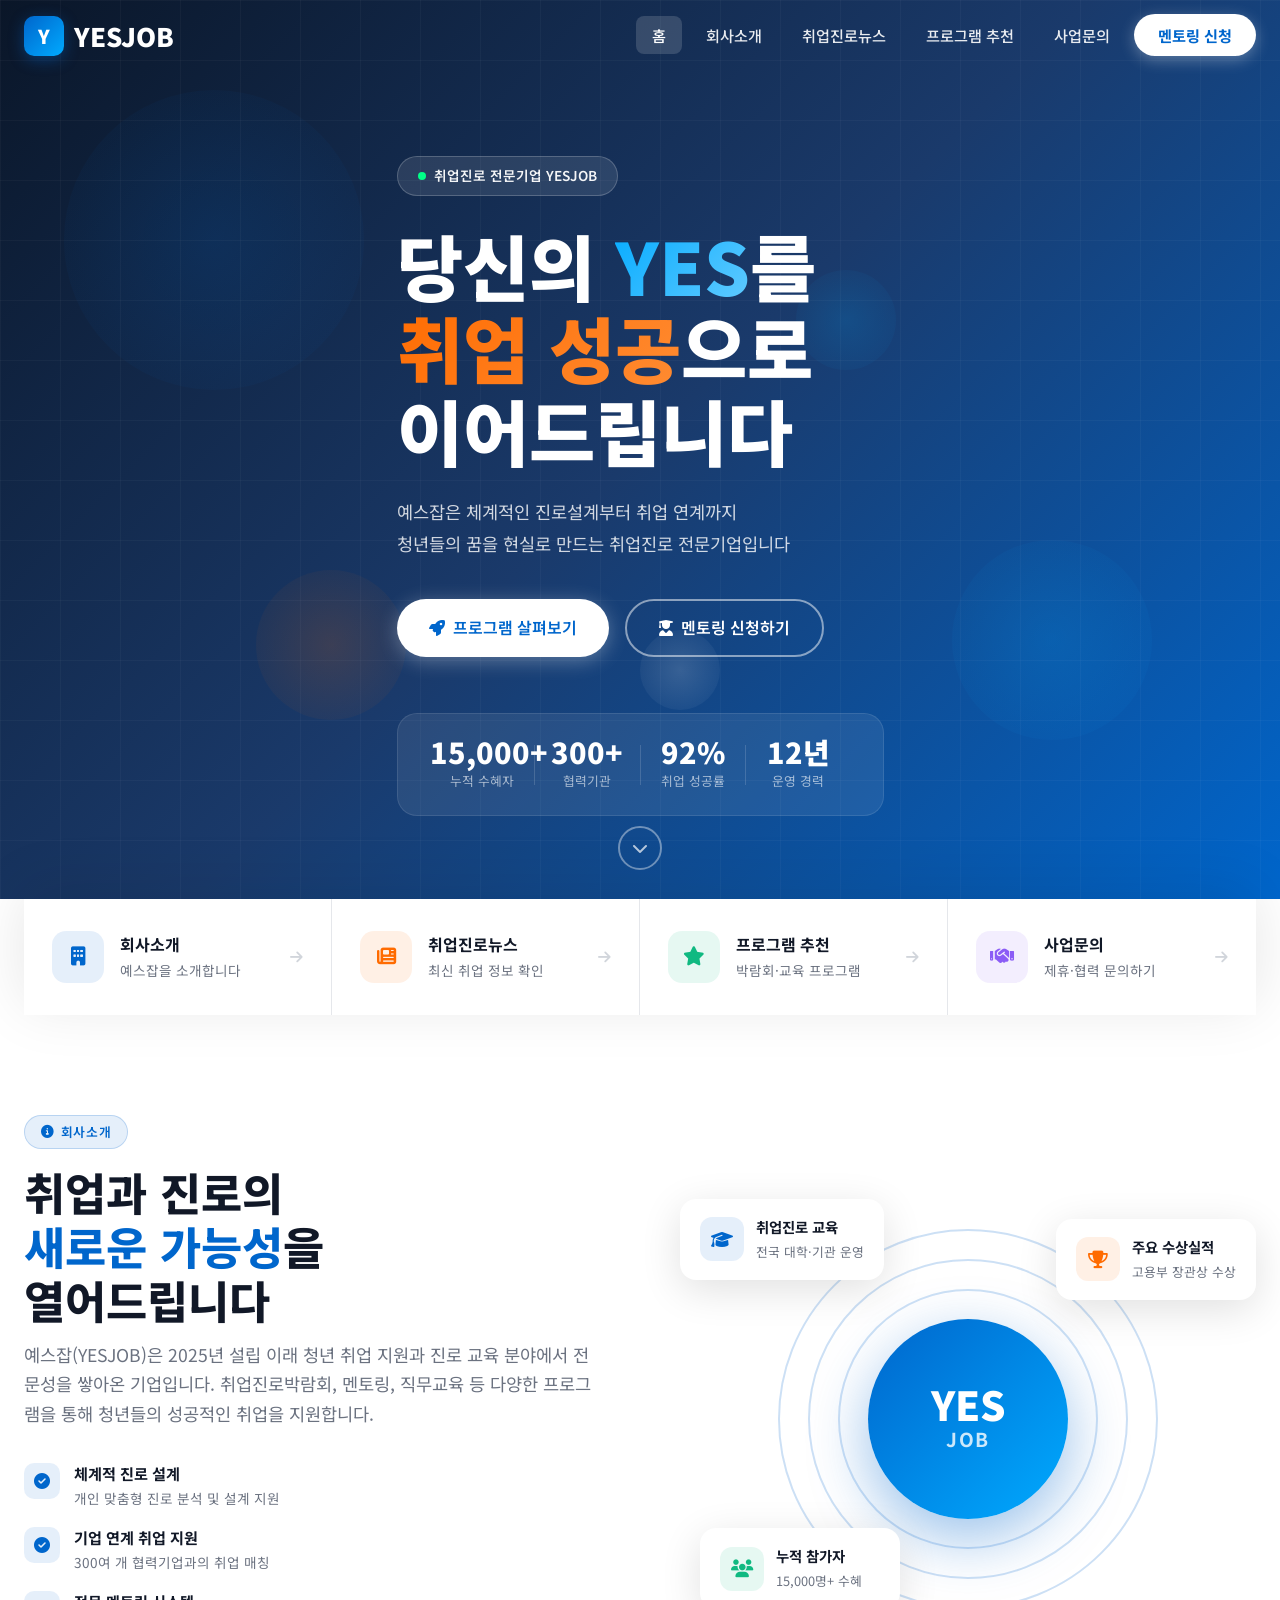
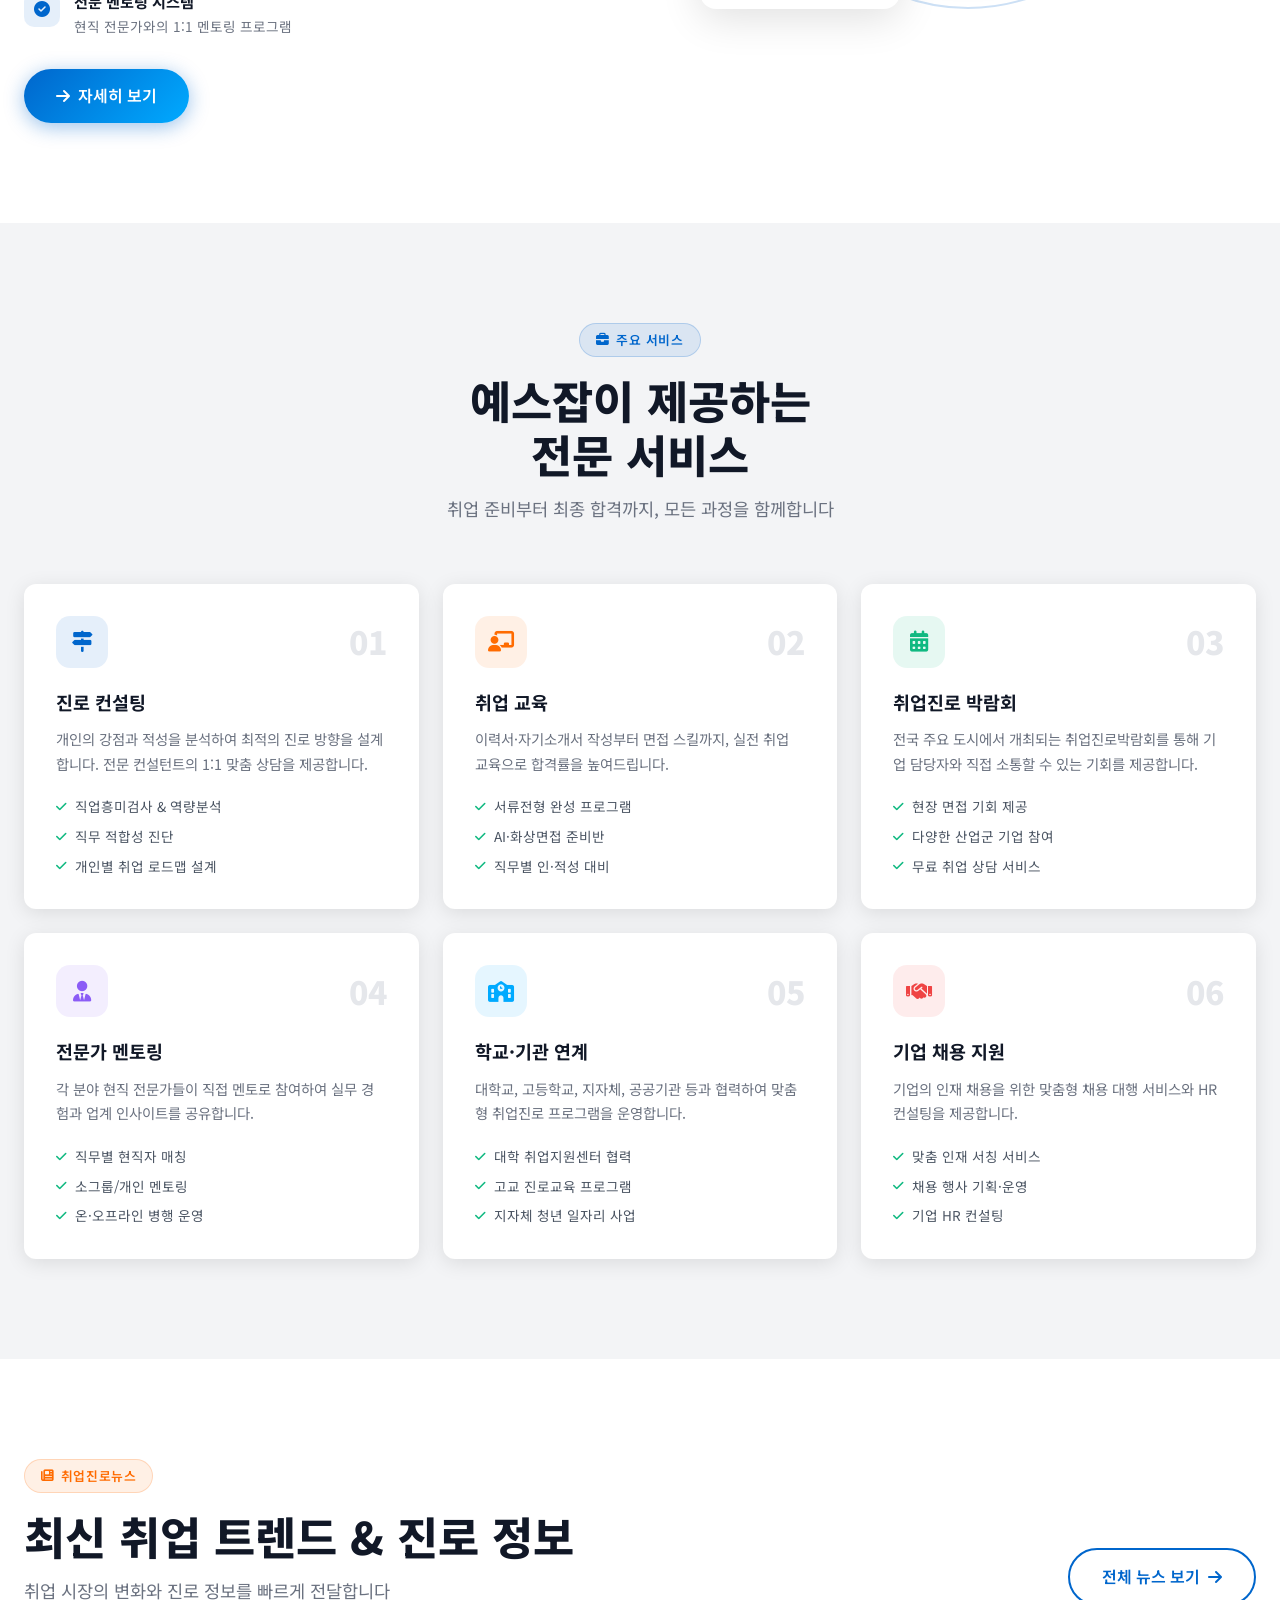
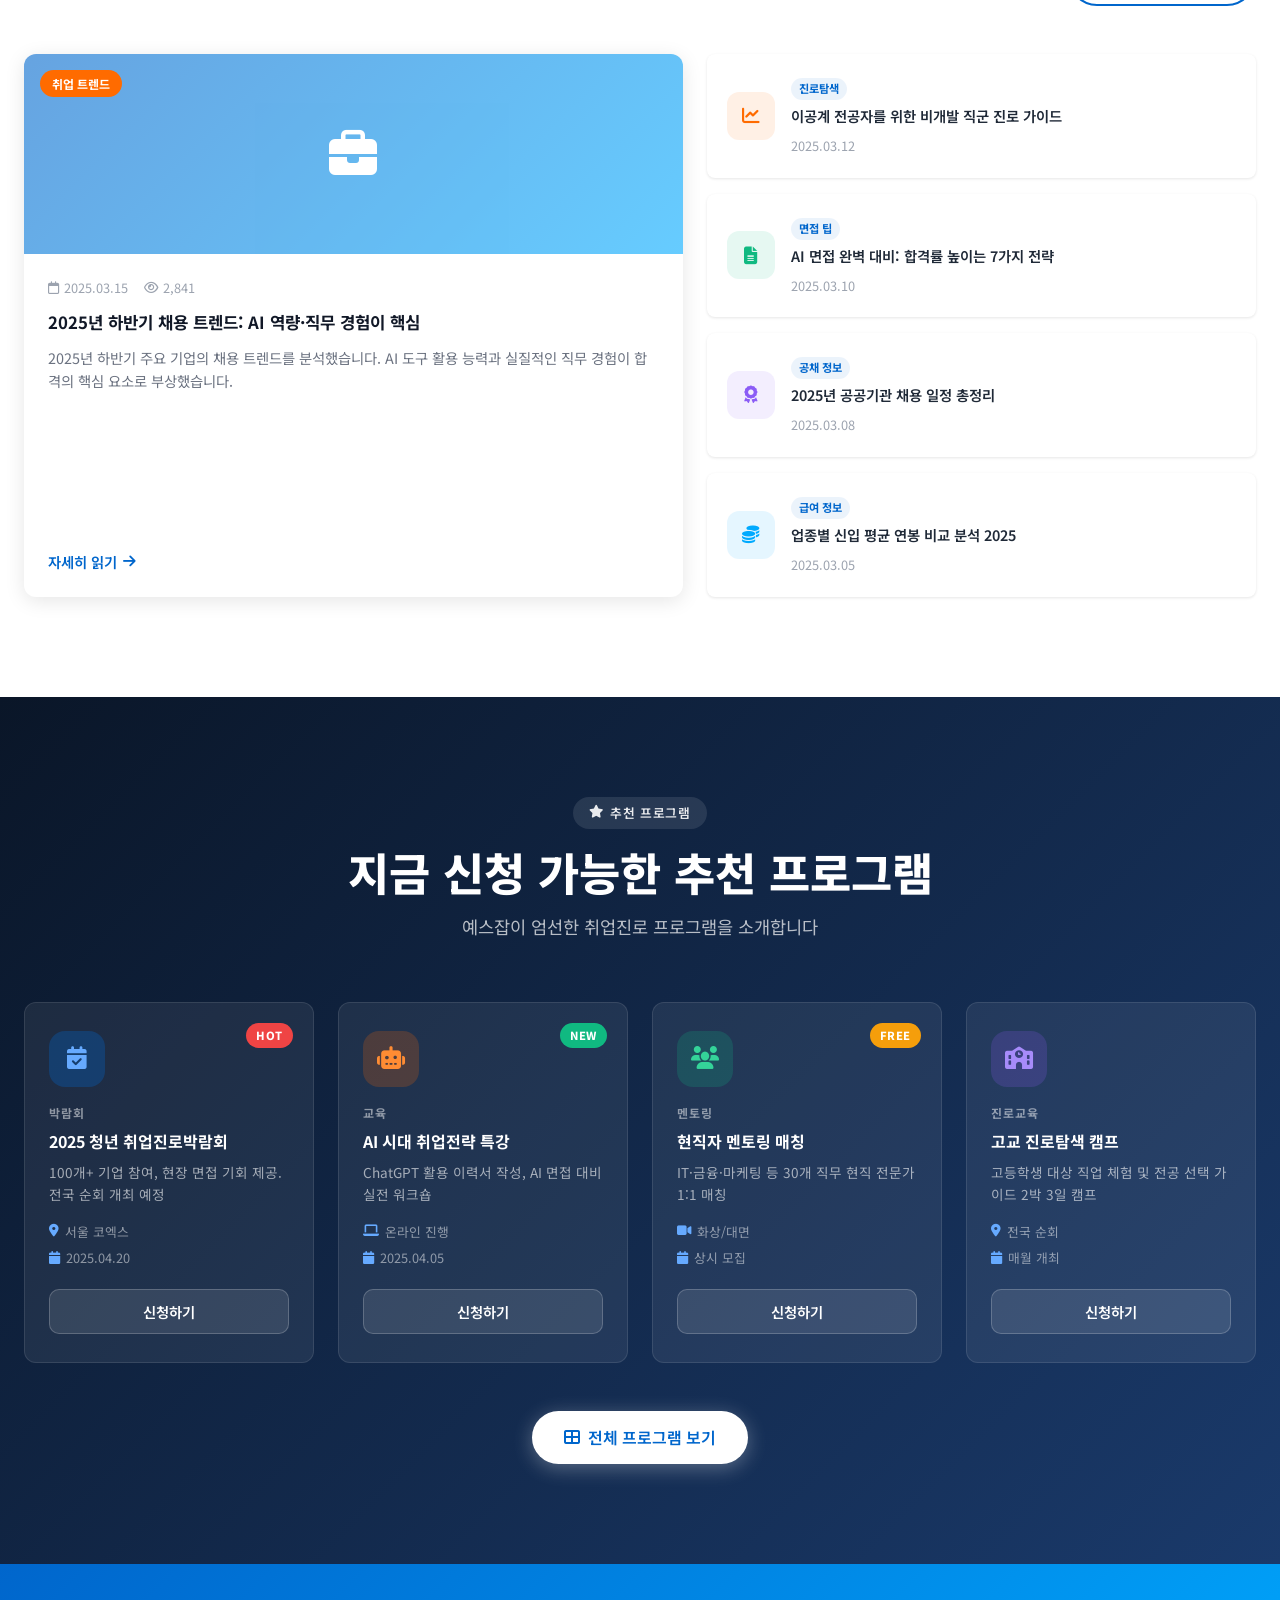
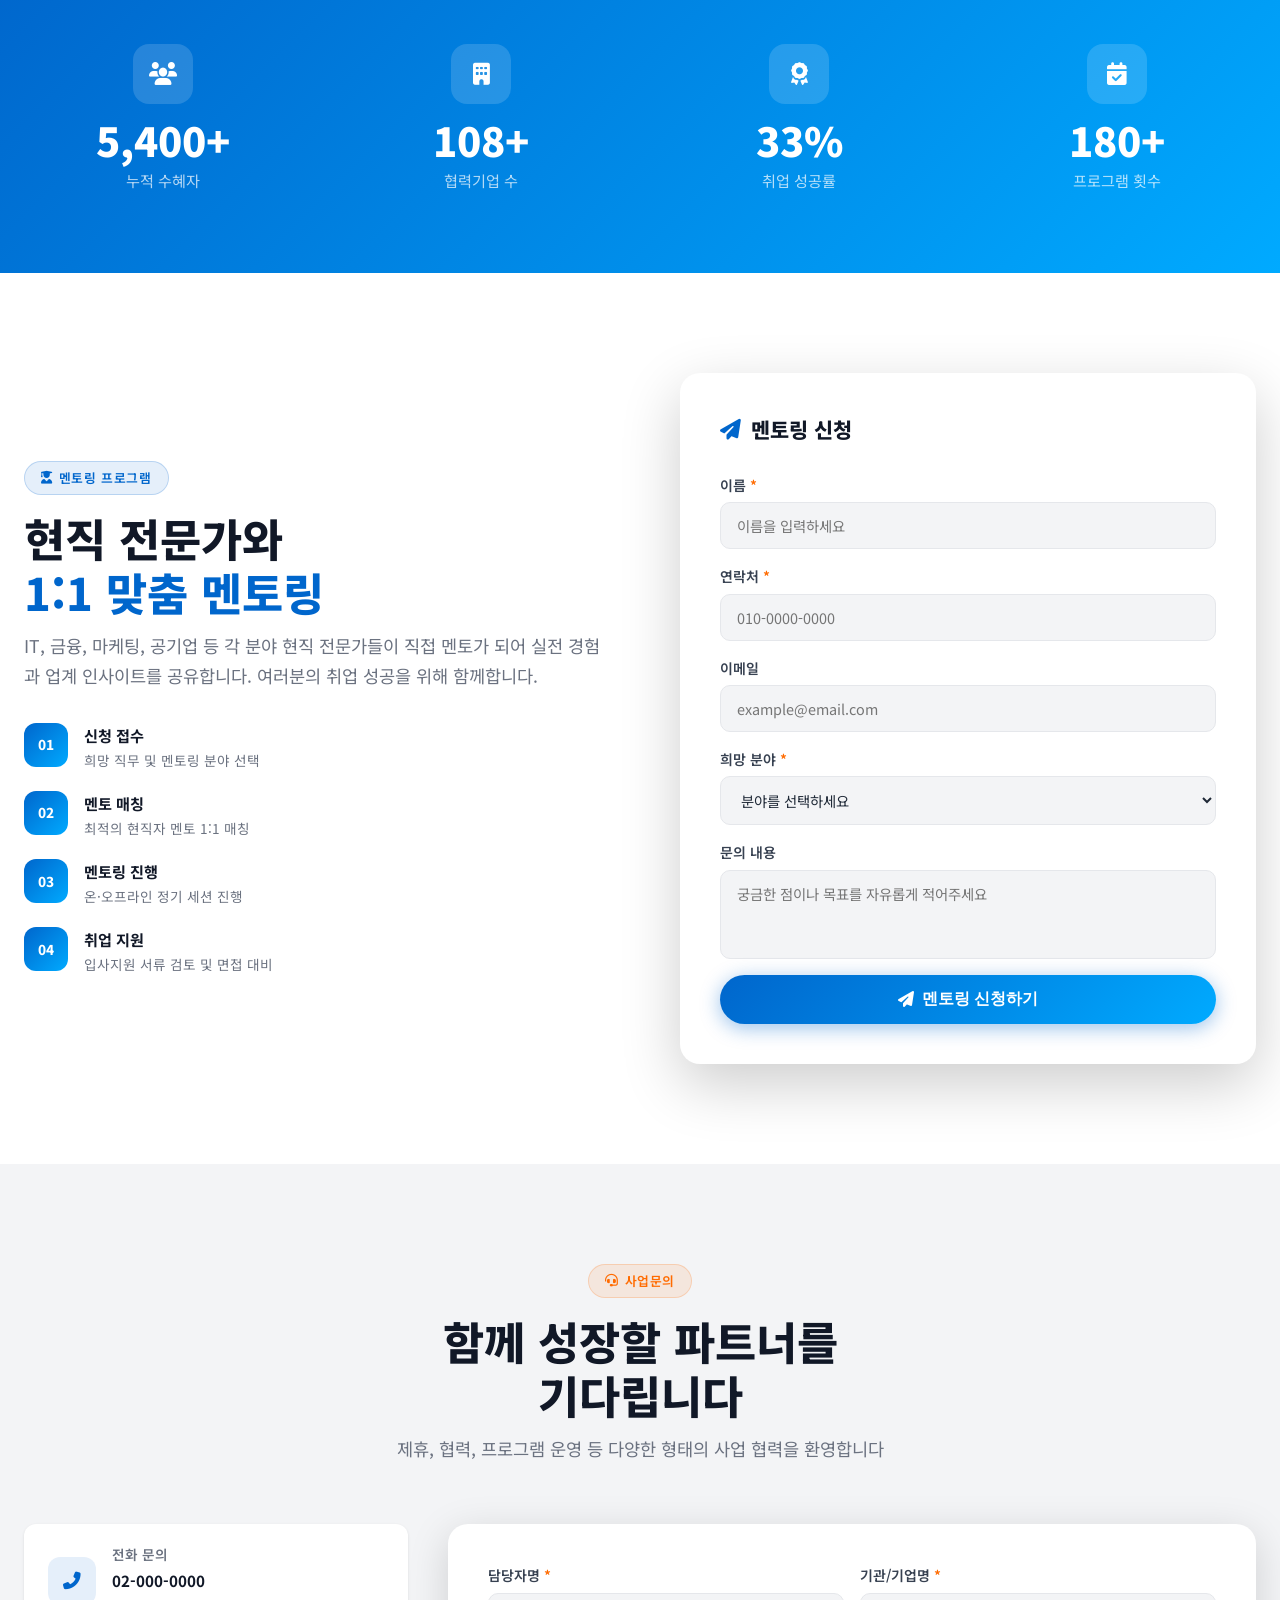
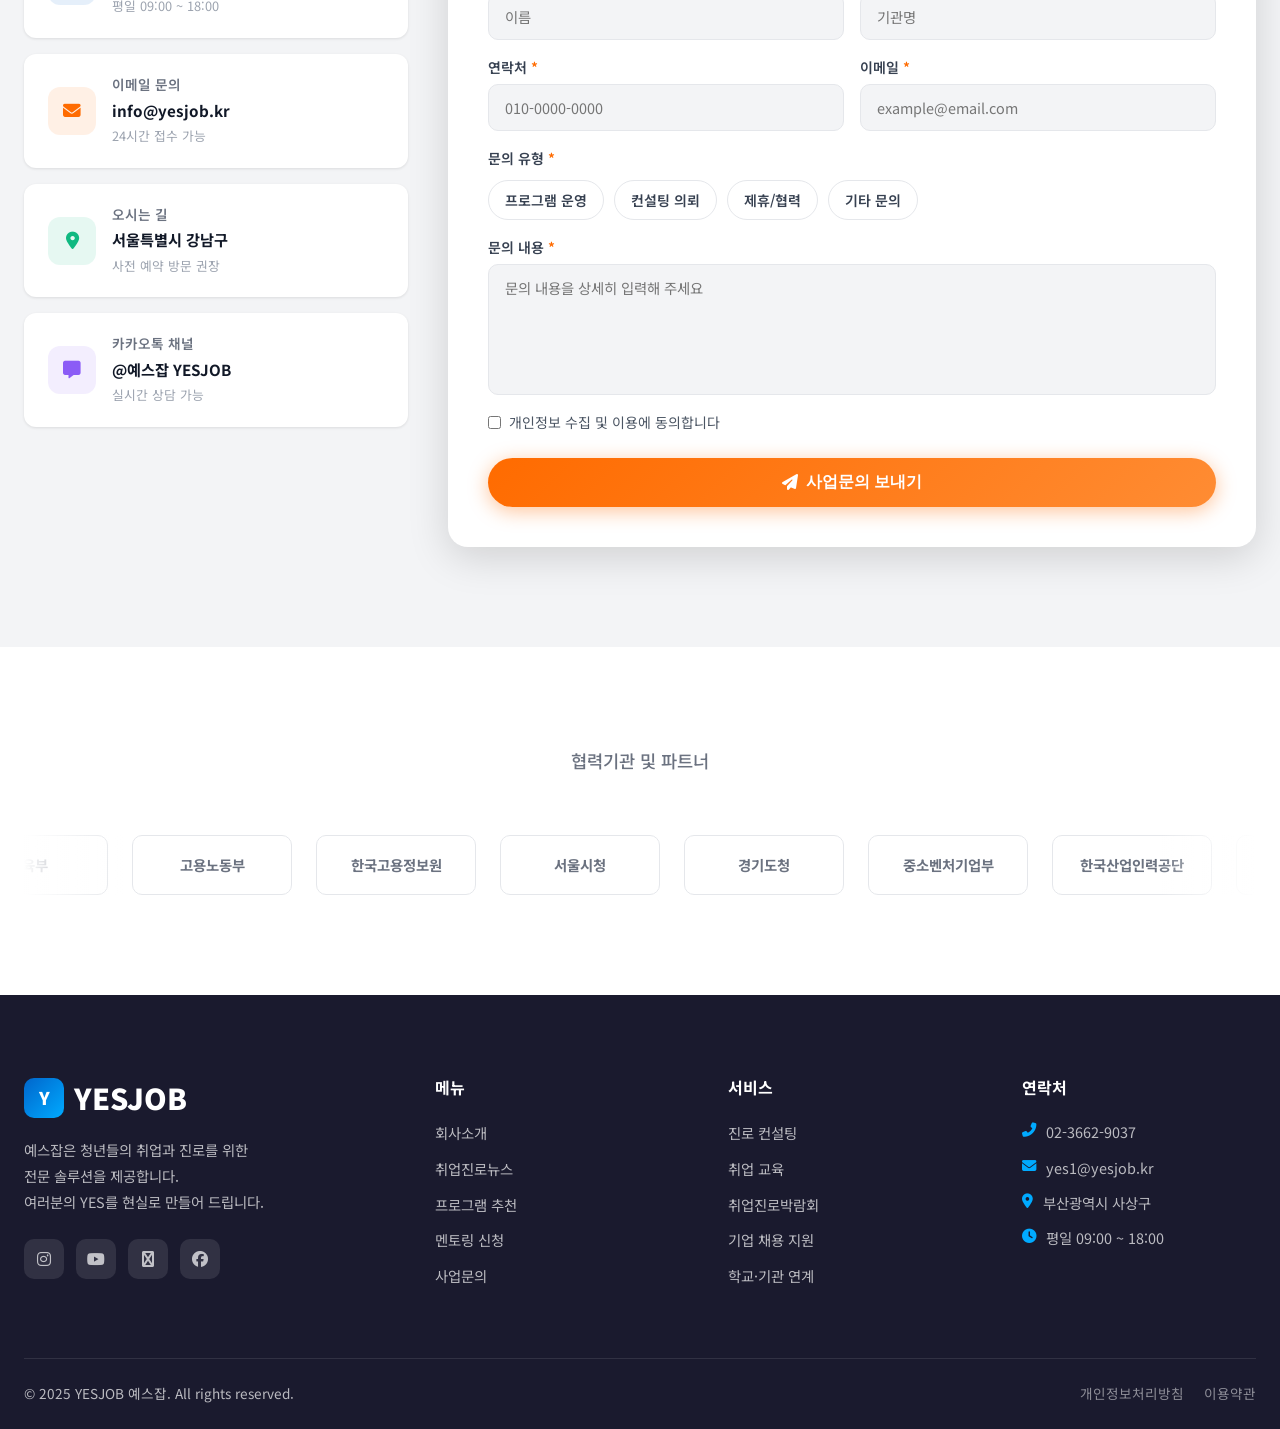
==== commit 6b9c0e40: "Update company establishment year and contact details" ====
--- a/index.html
+++ b/index.html
@@ -151,7 +151,7 @@
             열어드립니다
           </h2>
           <p class="section-subtitle">
-            예스잡(YESJOB)은 2013년 설립 이래 청년 취업 지원과 진로 교육 분야에서 
+            예스잡(YESJOB)은 2025년 설립 이래 청년 취업 지원과 진로 교육 분야에서 
             전문성을 쌓아온 기업입니다. 취업진로박람회, 멘토링, 직무교육 등 
             다양한 프로그램을 통해 청년들의 성공적인 취업을 지원합니다.
           </p>
@@ -740,15 +740,15 @@
           <h4>연락처</h4>
           <div class="footer-contact-item">
             <i class="fas fa-phone-alt"></i>
-            <span>02-000-0000</span>
+            <span>02-3662-9037</span>
           </div>
           <div class="footer-contact-item">
             <i class="fas fa-envelope"></i>
-            <span>info@yesjob.kr</span>
+            <span>yes1@yesjob.kr</span>
           </div>
           <div class="footer-contact-item">
             <i class="fas fa-map-marker-alt"></i>
-            <span>서울특별시 강남구</span>
+            <span>부산광역시 사상구</span>
           </div>
           <div class="footer-contact-item">
             <i class="fas fa-clock"></i>
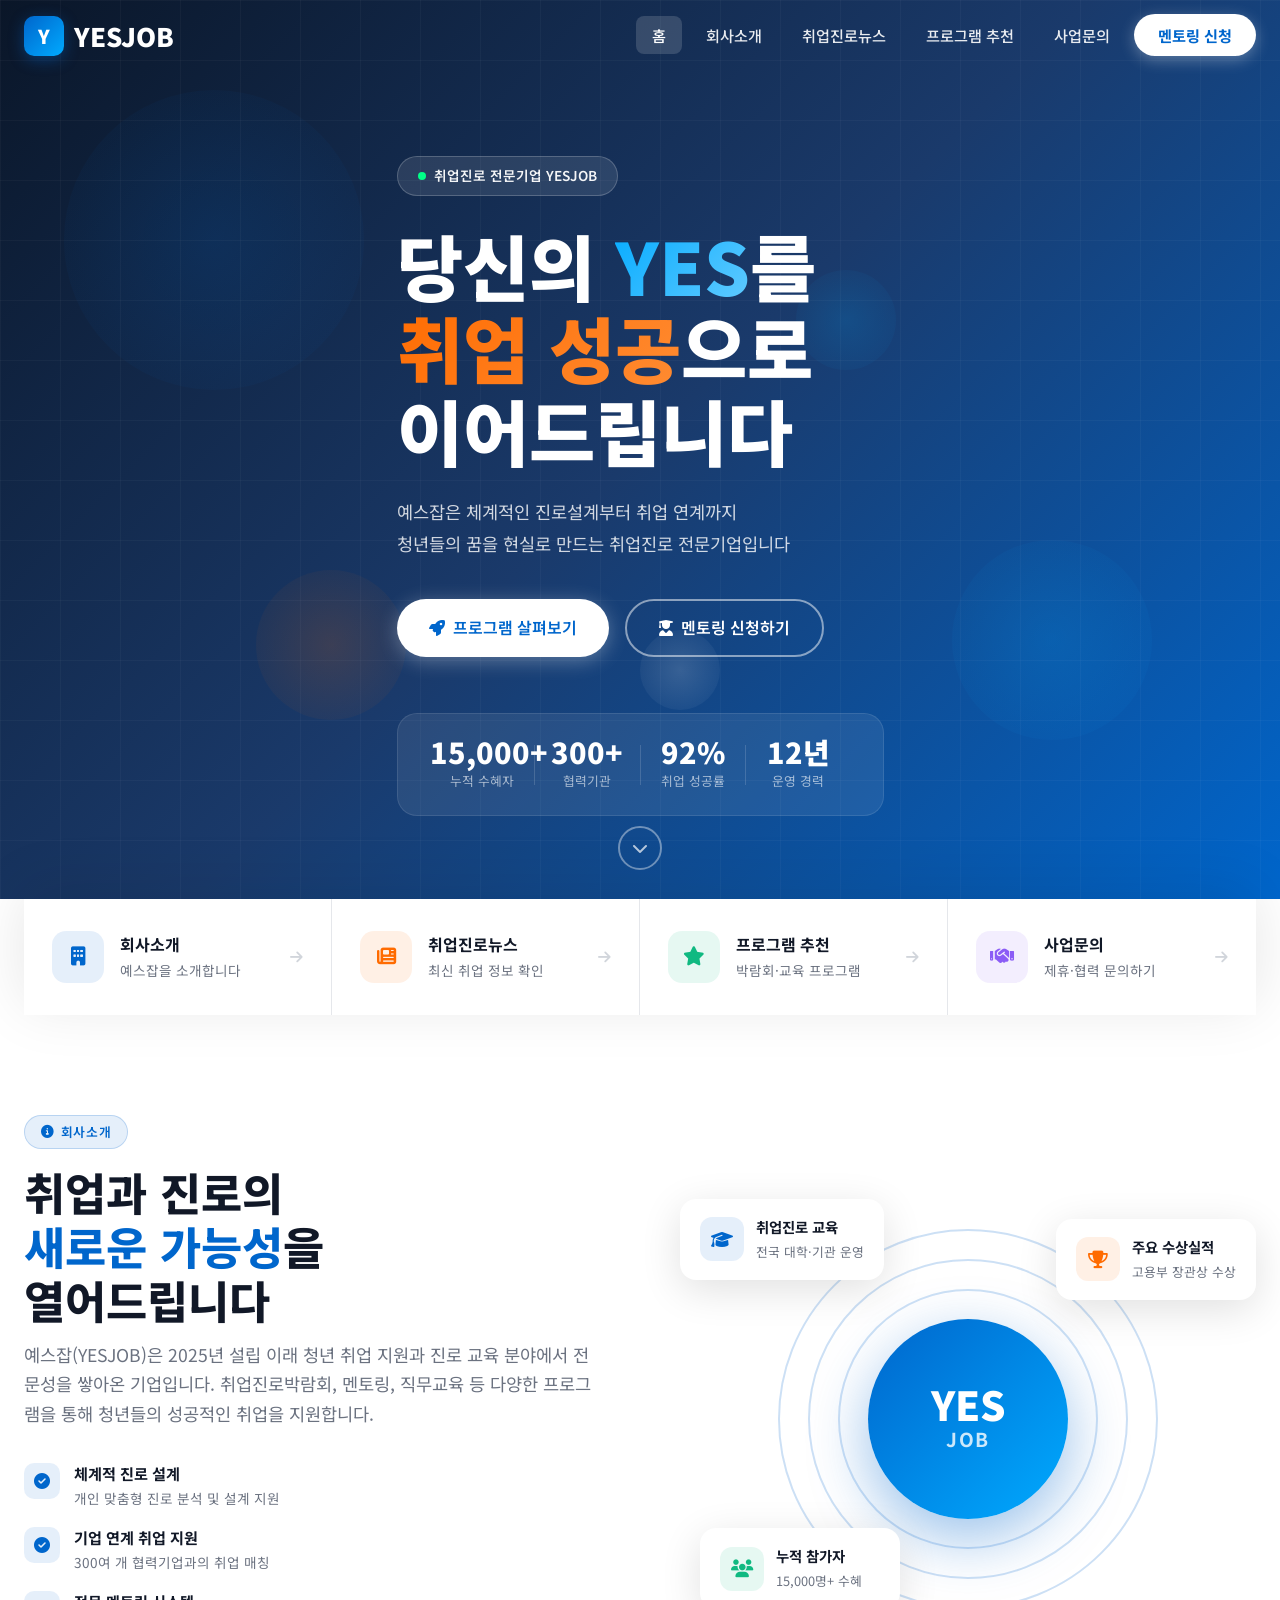
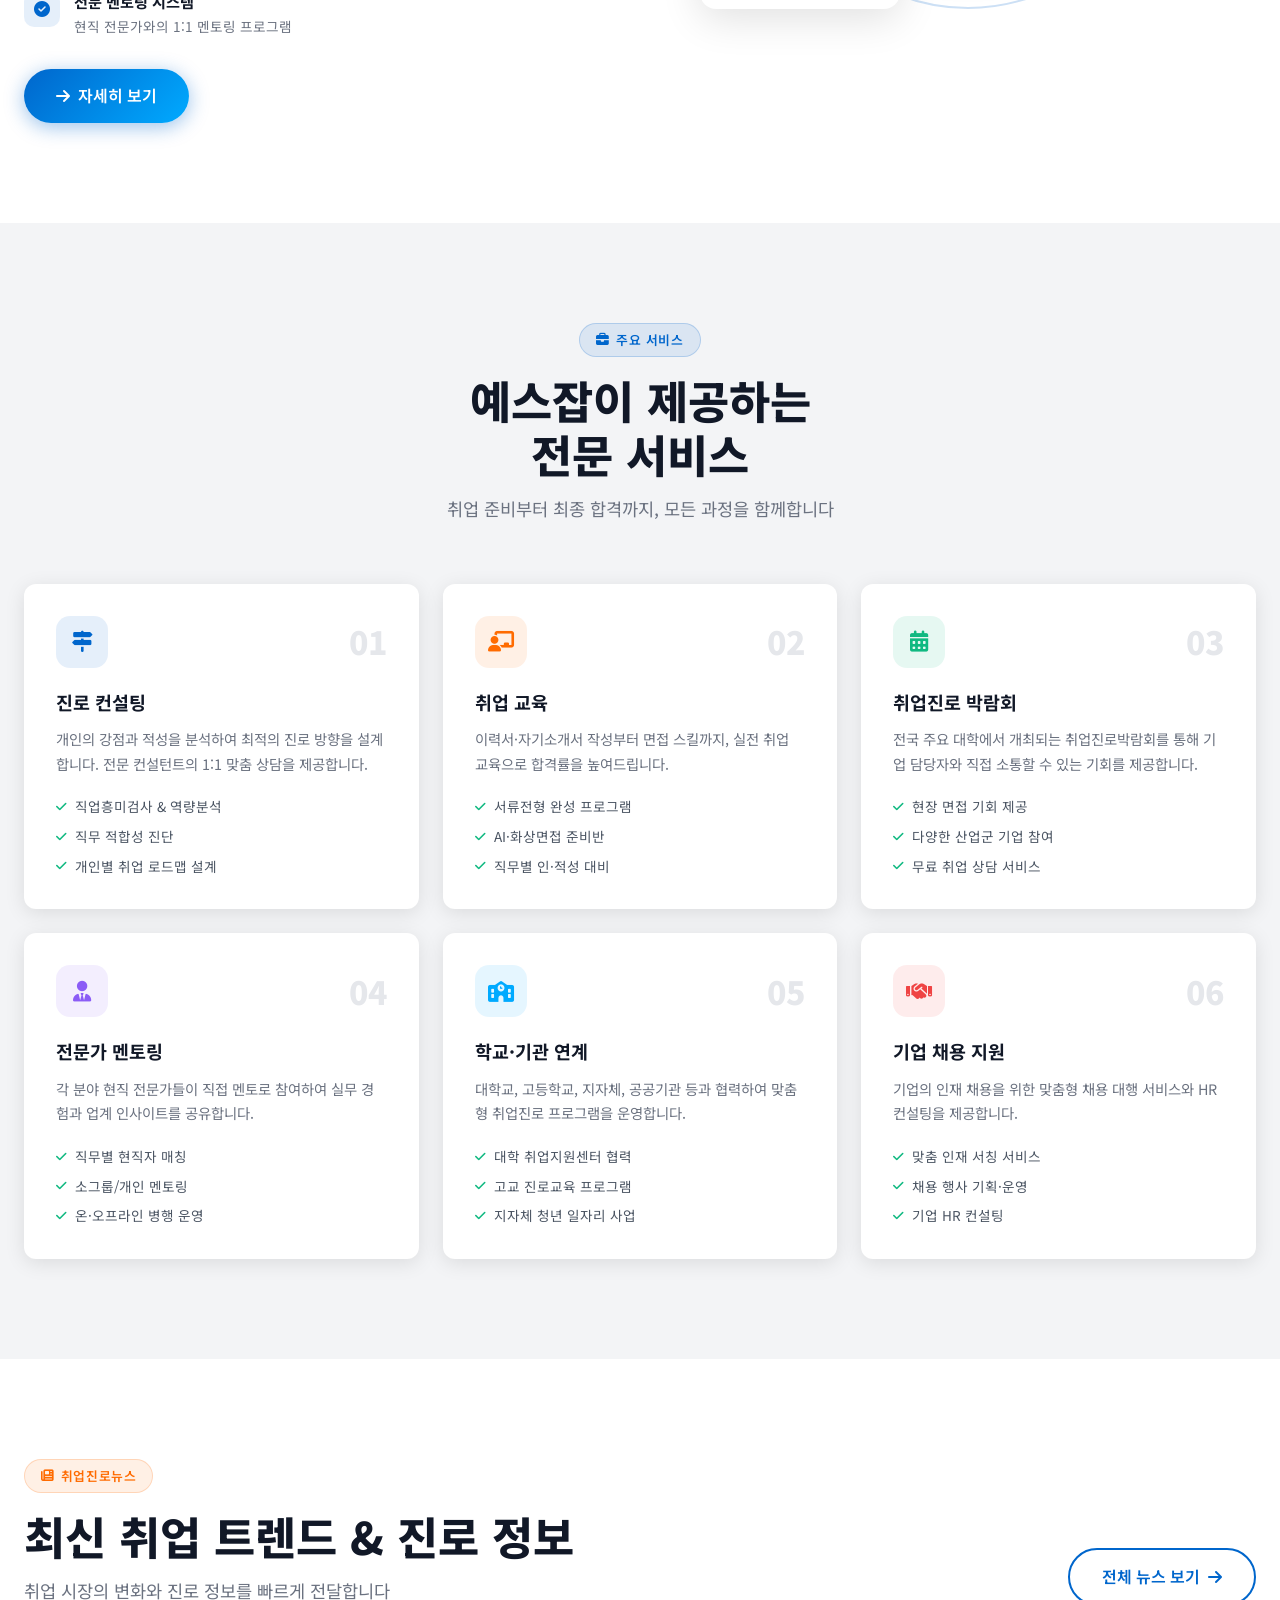
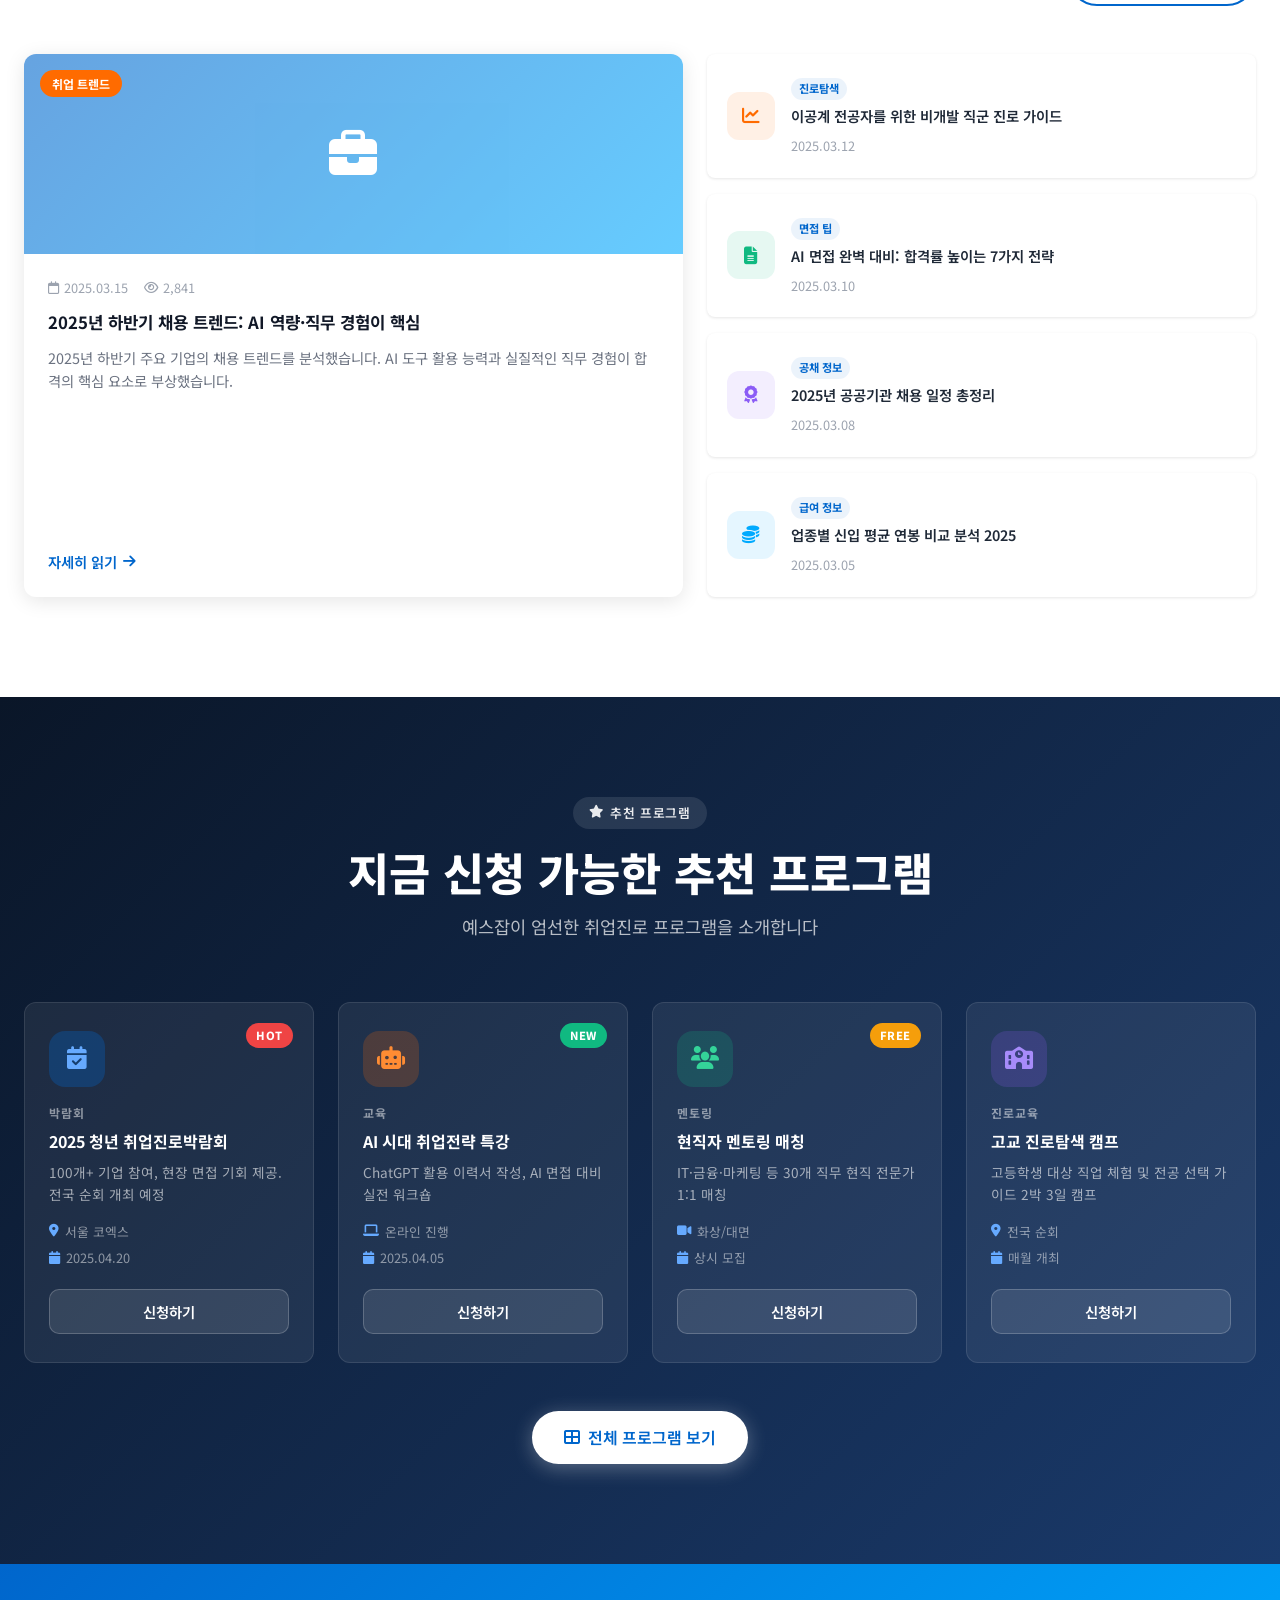
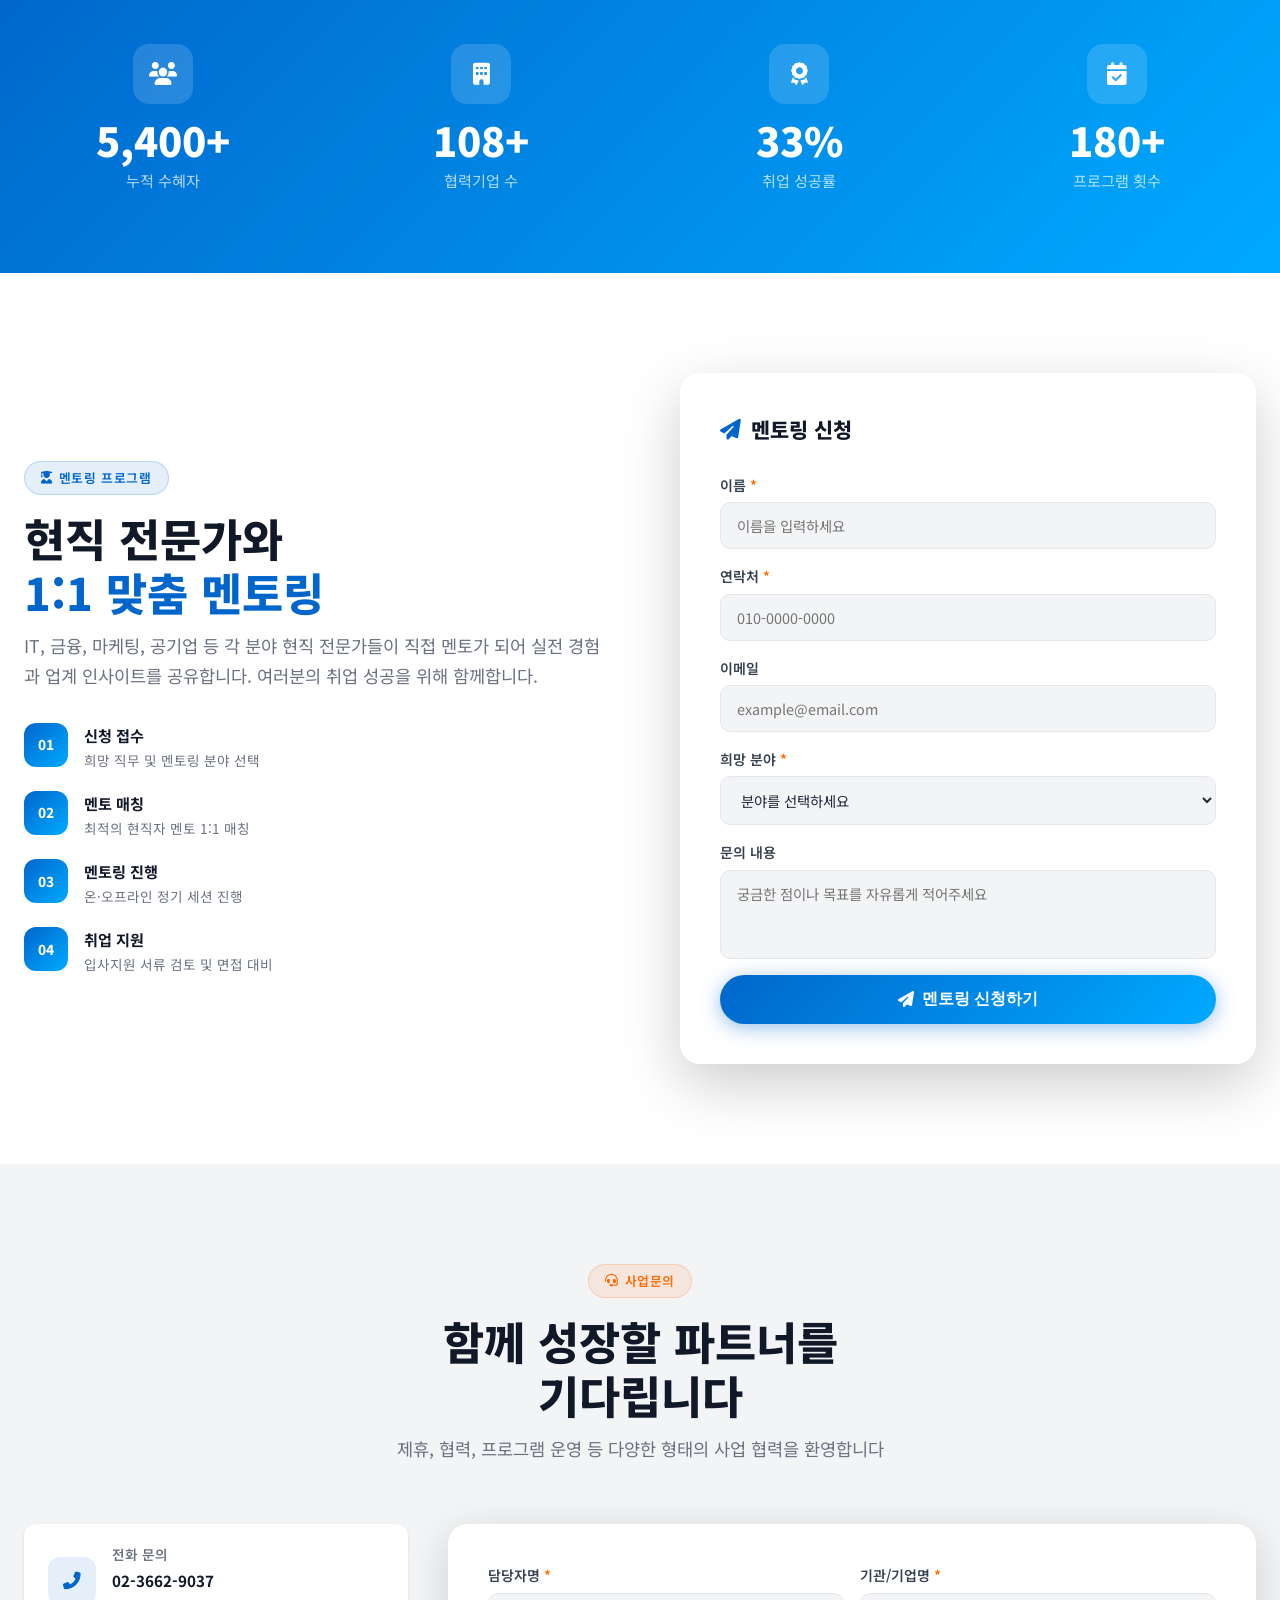
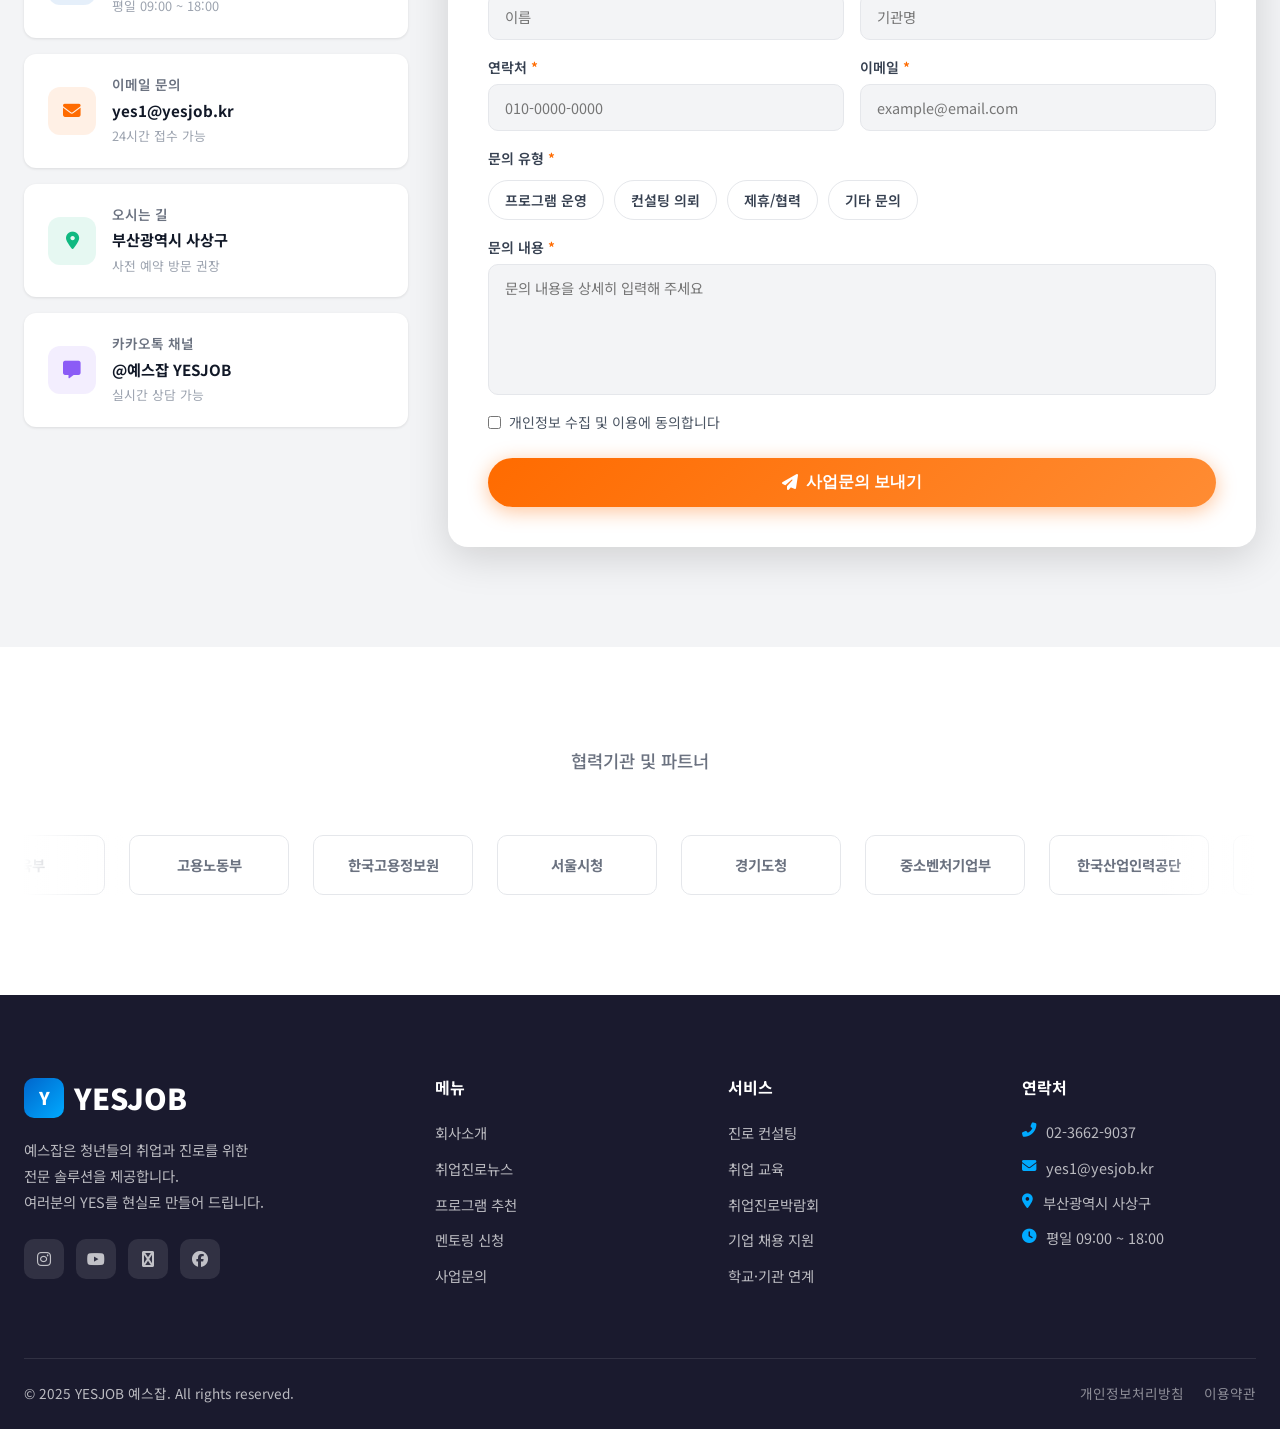
==== commit a052bc48: "Update index.html" ====
--- a/index.html
+++ b/index.html
@@ -269,7 +269,7 @@
             <span class="sc-num">03</span>
           </div>
           <h3>취업진로 박람회</h3>
-          <p>전국 주요 도시에서 개최되는 취업진로박람회를 통해 기업 담당자와 직접 소통할 수 있는 기회를 제공합니다.</p>
+          <p>전국 주요 대학에서 개최되는 취업진로박람회를 통해 기업 담당자와 직접 소통할 수 있는 기회를 제공합니다.</p>
           <ul class="sc-list">
             <li><i class="fas fa-check"></i> 현장 면접 기회 제공</li>
             <li><i class="fas fa-check"></i> 다양한 산업군 기업 참여</li>
@@ -592,7 +592,7 @@
             <div class="ci-icon"><i class="fas fa-phone-alt"></i></div>
             <div>
               <h4>전화 문의</h4>
-              <p>02-000-0000</p>
+              <p>02-3662-9037</p>
               <span>평일 09:00 ~ 18:00</span>
             </div>
           </div>
@@ -600,7 +600,7 @@
             <div class="ci-icon orange"><i class="fas fa-envelope"></i></div>
             <div>
               <h4>이메일 문의</h4>
-              <p>info@yesjob.kr</p>
+              <p>yes1@yesjob.kr</p>
               <span>24시간 접수 가능</span>
             </div>
           </div>
@@ -608,7 +608,7 @@
             <div class="ci-icon green"><i class="fas fa-map-marker-alt"></i></div>
             <div>
               <h4>오시는 길</h4>
-              <p>서울특별시 강남구</p>
+              <p>부산광역시 사상구</p>
               <span>사전 예약 방문 권장</span>
             </div>
           </div>
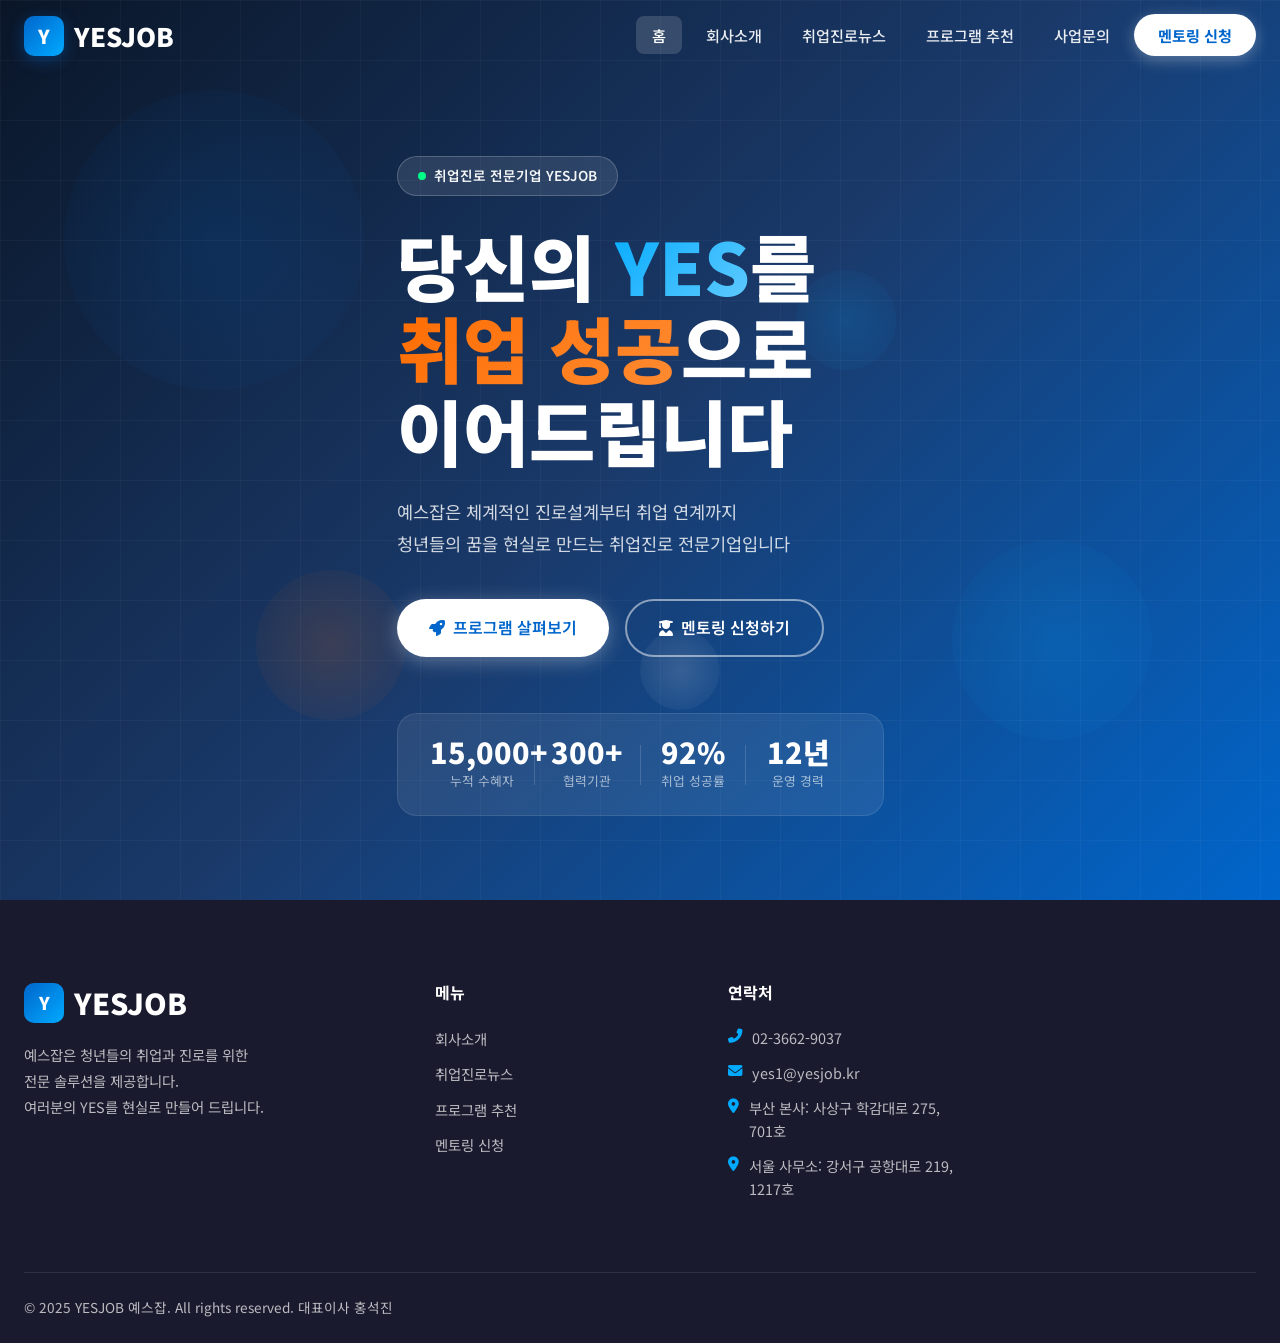
==== commit ba47a809: "Update index.html" ====
--- a/index.html
+++ b/index.html
@@ -13,7 +13,6 @@
 </head>
 <body>
 
-  <!-- ========== NAVBAR ========== -->
   <nav class="navbar transparent">
     <div class="nav-inner">
       <a href="index.html" class="nav-logo">
@@ -26,7 +25,7 @@
         <li><a href="news.html" class="nav-link">취업진로뉴스</a></li>
         <li><a href="programs.html" class="nav-link">프로그램 추천</a></li>
         <li><a href="#contact" class="nav-link">사업문의</a></li>
-        <li><a href="#mentoring" class="nav-link nav-cta">멘토링 신청</a></li>
+        <li><a href="https://yesjob2025.github.io/mentoring/" class="nav-link nav-cta">멘토링 신청</a></li>
       </ul>
       <div class="hamburger">
         <span></span><span></span><span></span>
@@ -34,7 +33,6 @@
     </div>
   </nav>
 
-  <!-- ========== HERO SECTION ========== -->
   <section class="hero">
     <div class="hero-bg">
       <div class="hero-particle" style="--i:1;"></div>
@@ -63,7 +61,7 @@
           <a href="programs.html" class="btn btn-white">
             <i class="fas fa-rocket"></i> 프로그램 살펴보기
           </a>
-          <a href="#mentoring" class="btn btn-outline-white">
+          <a href="https://yesjob2025.github.io/mentoring/" class="btn btn-outline-white">
             <i class="fas fa-user-graduate"></i> 멘토링 신청하기
           </a>
         </div>
@@ -90,616 +88,8 @@
         </div>
       </div>
     </div>
-    <div class="hero-scroll">
-      <div class="scroll-icon">
-        <i class="fas fa-chevron-down"></i>
-      </div>
-    </div>
   </section>
 
-  <!-- ========== QUICK LINKS ========== -->
-  <section class="quick-links">
-    <div class="container">
-      <div class="quick-grid">
-        <a href="about.html" class="quick-item reveal" data-delay="0">
-          <div class="quick-icon"><i class="fas fa-building"></i></div>
-          <div class="quick-text">
-            <h3>회사소개</h3>
-            <p>예스잡을 소개합니다</p>
-          </div>
-          <i class="fas fa-arrow-right quick-arrow"></i>
-        </a>
-        <a href="news.html" class="quick-item reveal" data-delay="100">
-          <div class="quick-icon orange"><i class="fas fa-newspaper"></i></div>
-          <div class="quick-text">
-            <h3>취업진로뉴스</h3>
-            <p>최신 취업 정보 확인</p>
-          </div>
-          <i class="fas fa-arrow-right quick-arrow"></i>
-        </a>
-        <a href="programs.html" class="quick-item reveal" data-delay="200">
-          <div class="quick-icon green"><i class="fas fa-star"></i></div>
-          <div class="quick-text">
-            <h3>프로그램 추천</h3>
-            <p>박람회·교육 프로그램</p>
-          </div>
-          <i class="fas fa-arrow-right quick-arrow"></i>
-        </a>
-        <a href="#contact" class="quick-item reveal" data-delay="300">
-          <div class="quick-icon purple"><i class="fas fa-handshake"></i></div>
-          <div class="quick-text">
-            <h3>사업문의</h3>
-            <p>제휴·협력 문의하기</p>
-          </div>
-          <i class="fas fa-arrow-right quick-arrow"></i>
-        </a>
-      </div>
-    </div>
-  </section>
-
-  <!-- ========== ABOUT PREVIEW ========== -->
-  <section class="about-preview section-padding">
-    <div class="container">
-      <div class="about-grid">
-        <div class="about-left reveal">
-          <div class="badge badge-primary">
-            <i class="fas fa-info-circle"></i> 회사소개
-          </div>
-          <h2 class="section-title" style="margin-top:16px;">
-            취업과 진로의<br>
-            <span style="color:var(--primary);">새로운 가능성</span>을<br>
-            열어드립니다
-          </h2>
-          <p class="section-subtitle">
-            예스잡(YESJOB)은 2025년 설립 이래 청년 취업 지원과 진로 교육 분야에서 
-            전문성을 쌓아온 기업입니다. 취업진로박람회, 멘토링, 직무교육 등 
-            다양한 프로그램을 통해 청년들의 성공적인 취업을 지원합니다.
-          </p>
-          <div class="about-features">
-            <div class="about-feature">
-              <div class="af-icon"><i class="fas fa-check-circle"></i></div>
-              <div>
-                <strong>체계적 진로 설계</strong>
-                <p>개인 맞춤형 진로 분석 및 설계 지원</p>
-              </div>
-            </div>
-            <div class="about-feature">
-              <div class="af-icon"><i class="fas fa-check-circle"></i></div>
-              <div>
-                <strong>기업 연계 취업 지원</strong>
-                <p>300여 개 협력기업과의 취업 매칭</p>
-              </div>
-            </div>
-            <div class="about-feature">
-              <div class="af-icon"><i class="fas fa-check-circle"></i></div>
-              <div>
-                <strong>전문 멘토링 시스템</strong>
-                <p>현직 전문가와의 1:1 멘토링 프로그램</p>
-              </div>
-            </div>
-          </div>
-          <div style="margin-top:32px;">
-            <a href="about.html" class="btn btn-primary">
-              <i class="fas fa-arrow-right"></i> 자세히 보기
-            </a>
-          </div>
-        </div>
-        <div class="about-right reveal" data-delay="200">
-          <div class="about-visual">
-            <div class="av-card av-card-1">
-              <div class="av-card-icon"><i class="fas fa-graduation-cap"></i></div>
-              <div>
-                <strong>취업진로 교육</strong>
-                <span>전국 대학·기관 운영</span>
-              </div>
-            </div>
-            <div class="av-card av-card-2">
-              <div class="av-card-icon orange"><i class="fas fa-trophy"></i></div>
-              <div>
-                <strong>주요 수상실적</strong>
-                <span>고용부 장관상 수상</span>
-              </div>
-            </div>
-            <div class="av-card av-card-3">
-              <div class="av-card-icon green"><i class="fas fa-users"></i></div>
-              <div>
-                <strong>누적 참가자</strong>
-                <span>15,000명+ 수혜</span>
-              </div>
-            </div>
-            <div class="about-main-visual">
-              <div class="amv-circle">
-                <div class="amv-inner">
-                  <span class="amv-yes">YES</span>
-                  <span class="amv-job">JOB</span>
-                </div>
-              </div>
-              <div class="amv-rings">
-                <div class="ring ring-1"></div>
-                <div class="ring ring-2"></div>
-                <div class="ring ring-3"></div>
-              </div>
-            </div>
-          </div>
-        </div>
-      </div>
-    </div>
-  </section>
-
-  <!-- ========== SERVICES ========== -->
-  <section class="services section-padding" style="background:var(--gray-100);">
-    <div class="container">
-      <div class="section-header reveal">
-        <div class="badge badge-primary">
-          <i class="fas fa-briefcase"></i> 주요 서비스
-        </div>
-        <h2 class="section-title" style="margin-top:16px;">예스잡이 제공하는<br>전문 서비스</h2>
-        <p class="section-subtitle">취업 준비부터 최종 합격까지, 모든 과정을 함께합니다</p>
-      </div>
-      <div class="services-grid">
-        <div class="service-card reveal" data-delay="0">
-          <div class="sc-top">
-            <div class="sc-icon"><i class="fas fa-map-signs"></i></div>
-            <span class="sc-num">01</span>
-          </div>
-          <h3>진로 컨설팅</h3>
-          <p>개인의 강점과 적성을 분석하여 최적의 진로 방향을 설계합니다. 전문 컨설턴트의 1:1 맞춤 상담을 제공합니다.</p>
-          <ul class="sc-list">
-            <li><i class="fas fa-check"></i> 직업흥미검사 & 역량분석</li>
-            <li><i class="fas fa-check"></i> 직무 적합성 진단</li>
-            <li><i class="fas fa-check"></i> 개인별 취업 로드맵 설계</li>
-          </ul>
-        </div>
-        <div class="service-card reveal" data-delay="100">
-          <div class="sc-top">
-            <div class="sc-icon orange"><i class="fas fa-chalkboard-teacher"></i></div>
-            <span class="sc-num">02</span>
-          </div>
-          <h3>취업 교육</h3>
-          <p>이력서·자기소개서 작성부터 면접 스킬까지, 실전 취업 교육으로 합격률을 높여드립니다.</p>
-          <ul class="sc-list">
-            <li><i class="fas fa-check"></i> 서류전형 완성 프로그램</li>
-            <li><i class="fas fa-check"></i> AI·화상면접 준비반</li>
-            <li><i class="fas fa-check"></i> 직무별 인·적성 대비</li>
-          </ul>
-        </div>
-        <div class="service-card reveal" data-delay="200">
-          <div class="sc-top">
-            <div class="sc-icon green"><i class="fas fa-calendar-alt"></i></div>
-            <span class="sc-num">03</span>
-          </div>
-          <h3>취업진로 박람회</h3>
-          <p>전국 주요 대학에서 개최되는 취업진로박람회를 통해 기업 담당자와 직접 소통할 수 있는 기회를 제공합니다.</p>
-          <ul class="sc-list">
-            <li><i class="fas fa-check"></i> 현장 면접 기회 제공</li>
-            <li><i class="fas fa-check"></i> 다양한 산업군 기업 참여</li>
-            <li><i class="fas fa-check"></i> 무료 취업 상담 서비스</li>
-          </ul>
-        </div>
-        <div class="service-card reveal" data-delay="300">
-          <div class="sc-top">
-            <div class="sc-icon purple"><i class="fas fa-user-tie"></i></div>
-            <span class="sc-num">04</span>
-          </div>
-          <h3>전문가 멘토링</h3>
-          <p>각 분야 현직 전문가들이 직접 멘토로 참여하여 실무 경험과 업계 인사이트를 공유합니다.</p>
-          <ul class="sc-list">
-            <li><i class="fas fa-check"></i> 직무별 현직자 매칭</li>
-            <li><i class="fas fa-check"></i> 소그룹/개인 멘토링</li>
-            <li><i class="fas fa-check"></i> 온·오프라인 병행 운영</li>
-          </ul>
-        </div>
-        <div class="service-card reveal" data-delay="100">
-          <div class="sc-top">
-            <div class="sc-icon sky"><i class="fas fa-school"></i></div>
-            <span class="sc-num">05</span>
-          </div>
-          <h3>학교·기관 연계</h3>
-          <p>대학교, 고등학교, 지자체, 공공기관 등과 협력하여 맞춤형 취업진로 프로그램을 운영합니다.</p>
-          <ul class="sc-list">
-            <li><i class="fas fa-check"></i> 대학 취업지원센터 협력</li>
-            <li><i class="fas fa-check"></i> 고교 진로교육 프로그램</li>
-            <li><i class="fas fa-check"></i> 지자체 청년 일자리 사업</li>
-          </ul>
-        </div>
-        <div class="service-card reveal" data-delay="200">
-          <div class="sc-top">
-            <div class="sc-icon red"><i class="fas fa-handshake"></i></div>
-            <span class="sc-num">06</span>
-          </div>
-          <h3>기업 채용 지원</h3>
-          <p>기업의 인재 채용을 위한 맞춤형 채용 대행 서비스와 HR 컨설팅을 제공합니다.</p>
-          <ul class="sc-list">
-            <li><i class="fas fa-check"></i> 맞춤 인재 서칭 서비스</li>
-            <li><i class="fas fa-check"></i> 채용 행사 기획·운영</li>
-            <li><i class="fas fa-check"></i> 기업 HR 컨설팅</li>
-          </ul>
-        </div>
-      </div>
-    </div>
-  </section>
-
-  <!-- ========== NEWS PREVIEW ========== -->
-  <section class="news-preview section-padding">
-    <div class="container">
-      <div class="section-header-flex reveal">
-        <div>
-          <div class="badge badge-secondary">
-            <i class="fas fa-newspaper"></i> 취업진로뉴스
-          </div>
-          <h2 class="section-title" style="margin-top:16px;">최신 취업 트렌드 & 진로 정보</h2>
-          <p class="section-subtitle">취업 시장의 변화와 진로 정보를 빠르게 전달합니다</p>
-        </div>
-        <a href="news.html" class="btn btn-secondary">
-          전체 뉴스 보기 <i class="fas fa-arrow-right"></i>
-        </a>
-      </div>
-      <div class="news-grid">
-        <div class="news-card featured reveal" data-delay="0">
-          <div class="nc-image">
-            <div class="nc-img-placeholder nc-blue">
-              <i class="fas fa-briefcase"></i>
-            </div>
-            <span class="nc-tag">취업 트렌드</span>
-          </div>
-          <div class="nc-body">
-            <div class="nc-meta">
-              <span><i class="far fa-calendar"></i> 2025.03.15</span>
-              <span><i class="far fa-eye"></i> 2,841</span>
-            </div>
-            <h3>2025년 하반기 채용 트렌드: AI 역량·직무 경험이 핵심</h3>
-            <p>2025년 하반기 주요 기업의 채용 트렌드를 분석했습니다. AI 도구 활용 능력과 실질적인 직무 경험이 합격의 핵심 요소로 부상했습니다.</p>
-            <a href="news.html" class="nc-link">자세히 읽기 <i class="fas fa-arrow-right"></i></a>
-          </div>
-        </div>
-        <div class="news-cards-right">
-          <div class="news-card-sm reveal" data-delay="100">
-            <div class="ncs-icon orange"><i class="fas fa-chart-line"></i></div>
-            <div class="ncs-body">
-              <span class="ncs-tag">진로탐색</span>
-              <h4>이공계 전공자를 위한 비개발 직군 진로 가이드</h4>
-              <span class="ncs-date">2025.03.12</span>
-            </div>
-          </div>
-          <div class="news-card-sm reveal" data-delay="150">
-            <div class="ncs-icon green"><i class="fas fa-file-alt"></i></div>
-            <div class="ncs-body">
-              <span class="ncs-tag">면접 팁</span>
-              <h4>AI 면접 완벽 대비: 합격률 높이는 7가지 전략</h4>
-              <span class="ncs-date">2025.03.10</span>
-            </div>
-          </div>
-          <div class="news-card-sm reveal" data-delay="200">
-            <div class="ncs-icon purple"><i class="fas fa-award"></i></div>
-            <div class="ncs-body">
-              <span class="ncs-tag">공채 정보</span>
-              <h4>2025년 공공기관 채용 일정 총정리</h4>
-              <span class="ncs-date">2025.03.08</span>
-            </div>
-          </div>
-          <div class="news-card-sm reveal" data-delay="250">
-            <div class="ncs-icon sky"><i class="fas fa-coins"></i></div>
-            <div class="ncs-body">
-              <span class="ncs-tag">급여 정보</span>
-              <h4>업종별 신입 평균 연봉 비교 분석 2025</h4>
-              <span class="ncs-date">2025.03.05</span>
-            </div>
-          </div>
-        </div>
-      </div>
-    </div>
-  </section>
-
-  <!-- ========== PROGRAMS PREVIEW ========== -->
-  <section class="programs-preview section-padding" style="background:linear-gradient(135deg, #0a1628 0%, #1a3a6b 100%);">
-    <div class="container">
-      <div class="section-header reveal">
-        <div class="badge" style="background:rgba(255,255,255,0.1); color:rgba(255,255,255,0.9); border-color:rgba(255,255,255,0.2);">
-          <i class="fas fa-star"></i> 추천 프로그램
-        </div>
-        <h2 class="section-title" style="margin-top:16px; color:white;">지금 신청 가능한 추천 프로그램</h2>
-        <p class="section-subtitle" style="color:rgba(255,255,255,0.7);">예스잡이 엄선한 취업진로 프로그램을 소개합니다</p>
-      </div>
-      <div class="programs-grid">
-        <div class="program-card reveal" data-delay="0">
-          <div class="pc-badge hot">HOT</div>
-          <div class="pc-icon"><i class="fas fa-calendar-check"></i></div>
-          <div class="pc-category">박람회</div>
-          <h3>2025 청년 취업진로박람회</h3>
-          <p>100개+ 기업 참여, 현장 면접 기회 제공. 전국 순회 개최 예정</p>
-          <div class="pc-info">
-            <span><i class="fas fa-map-marker-alt"></i> 서울 코엑스</span>
-            <span><i class="fas fa-calendar"></i> 2025.04.20</span>
-          </div>
-          <a href="programs.html" class="pc-btn">신청하기</a>
-        </div>
-        <div class="program-card reveal" data-delay="100">
-          <div class="pc-badge new">NEW</div>
-          <div class="pc-icon orange"><i class="fas fa-robot"></i></div>
-          <div class="pc-category">교육</div>
-          <h3>AI 시대 취업전략 특강</h3>
-          <p>ChatGPT 활용 이력서 작성, AI 면접 대비 실전 워크숍</p>
-          <div class="pc-info">
-            <span><i class="fas fa-laptop"></i> 온라인 진행</span>
-            <span><i class="fas fa-calendar"></i> 2025.04.05</span>
-          </div>
-          <a href="programs.html" class="pc-btn">신청하기</a>
-        </div>
-        <div class="program-card reveal" data-delay="200">
-          <div class="pc-badge free">FREE</div>
-          <div class="pc-icon green"><i class="fas fa-users"></i></div>
-          <div class="pc-category">멘토링</div>
-          <h3>현직자 멘토링 매칭</h3>
-          <p>IT·금융·마케팅 등 30개 직무 현직 전문가 1:1 매칭</p>
-          <div class="pc-info">
-            <span><i class="fas fa-video"></i> 화상/대면</span>
-            <span><i class="fas fa-calendar"></i> 상시 모집</span>
-          </div>
-          <a href="programs.html" class="pc-btn">신청하기</a>
-        </div>
-        <div class="program-card reveal" data-delay="300">
-          <div class="pc-icon purple"><i class="fas fa-school"></i></div>
-          <div class="pc-category">진로교육</div>
-          <h3>고교 진로탐색 캠프</h3>
-          <p>고등학생 대상 직업 체험 및 전공 선택 가이드 2박 3일 캠프</p>
-          <div class="pc-info">
-            <span><i class="fas fa-map-marker-alt"></i> 전국 순회</span>
-            <span><i class="fas fa-calendar"></i> 매월 개최</span>
-          </div>
-          <a href="programs.html" class="pc-btn">신청하기</a>
-        </div>
-      </div>
-      <div style="text-align:center; margin-top:48px;" class="reveal">
-        <a href="programs.html" class="btn btn-white">
-          <i class="fas fa-th-large"></i> 전체 프로그램 보기
-        </a>
-      </div>
-    </div>
-  </section>
-
-  <!-- ========== STATS ========== -->
-  <section class="stats-section">
-    <div class="container">
-      <div class="stats-grid">
-        <div class="stat-item reveal" data-delay="0">
-          <div class="stat-icon"><i class="fas fa-users"></i></div>
-          <div class="stat-num"><span class="counter-num" data-target="15000" data-suffix="+">0</span></div>
-          <div class="stat-label">누적 수혜자</div>
-        </div>
-        <div class="stat-item reveal" data-delay="100">
-          <div class="stat-icon"><i class="fas fa-building"></i></div>
-          <div class="stat-num"><span class="counter-num" data-target="300" data-suffix="+">0</span></div>
-          <div class="stat-label">협력기업 수</div>
-        </div>
-        <div class="stat-item reveal" data-delay="200">
-          <div class="stat-icon"><i class="fas fa-award"></i></div>
-          <div class="stat-num"><span class="counter-num" data-target="92" data-suffix="%">0</span></div>
-          <div class="stat-label">취업 성공률</div>
-        </div>
-        <div class="stat-item reveal" data-delay="300">
-          <div class="stat-icon"><i class="fas fa-calendar-check"></i></div>
-          <div class="stat-num"><span class="counter-num" data-target="500" data-suffix="+">0</span></div>
-          <div class="stat-label">프로그램 횟수</div>
-        </div>
-      </div>
-    </div>
-  </section>
-
-  <!-- ========== MENTORING ========== -->
-  <section class="mentoring-section section-padding" id="mentoring">
-    <div class="container">
-      <div class="mentoring-grid">
-        <div class="mentoring-left reveal">
-          <div class="badge badge-primary">
-            <i class="fas fa-user-graduate"></i> 멘토링 프로그램
-          </div>
-          <h2 class="section-title" style="margin-top:16px;">
-            현직 전문가와<br>
-            <span style="color:var(--primary);">1:1 맞춤 멘토링</span>
-          </h2>
-          <p class="section-subtitle">
-            IT, 금융, 마케팅, 공기업 등 각 분야 현직 전문가들이 직접 멘토가 되어 
-            실전 경험과 업계 인사이트를 공유합니다. 여러분의 취업 성공을 위해 함께합니다.
-          </p>
-          <div class="mentoring-steps">
-            <div class="ms-step">
-              <div class="ms-num">01</div>
-              <div class="ms-content">
-                <strong>신청 접수</strong>
-                <p>희망 직무 및 멘토링 분야 선택</p>
-              </div>
-            </div>
-            <div class="ms-step">
-              <div class="ms-num">02</div>
-              <div class="ms-content">
-                <strong>멘토 매칭</strong>
-                <p>최적의 현직자 멘토 1:1 매칭</p>
-              </div>
-            </div>
-            <div class="ms-step">
-              <div class="ms-num">03</div>
-              <div class="ms-content">
-                <strong>멘토링 진행</strong>
-                <p>온·오프라인 정기 세션 진행</p>
-              </div>
-            </div>
-            <div class="ms-step">
-              <div class="ms-num">04</div>
-              <div class="ms-content">
-                <strong>취업 지원</strong>
-                <p>입사지원 서류 검토 및 면접 대비</p>
-              </div>
-            </div>
-          </div>
-        </div>
-        <div class="mentoring-right reveal" data-delay="200">
-          <div class="mentoring-form-card">
-            <h3><i class="fas fa-paper-plane"></i> 멘토링 신청</h3>
-            <form class="mentoring-form" id="mentoringForm">
-              <div class="form-group">
-                <label>이름 <span>*</span></label>
-                <input type="text" placeholder="이름을 입력하세요" required>
-              </div>
-              <div class="form-group">
-                <label>연락처 <span>*</span></label>
-                <input type="tel" placeholder="010-0000-0000" required>
-              </div>
-              <div class="form-group">
-                <label>이메일</label>
-                <input type="email" placeholder="example@email.com">
-              </div>
-              <div class="form-group">
-                <label>희망 분야 <span>*</span></label>
-                <select required>
-                  <option value="">분야를 선택하세요</option>
-                  <option>IT · 개발</option>
-                  <option>금융 · 회계</option>
-                  <option>마케팅 · 홍보</option>
-                  <option>경영 · 기획</option>
-                  <option>공기업 · 공무원</option>
-                  <option>의료 · 보건</option>
-                  <option>교육 · 강사</option>
-                  <option>기타</option>
-                </select>
-              </div>
-              <div class="form-group">
-                <label>문의 내용</label>
-                <textarea placeholder="궁금한 점이나 목표를 자유롭게 적어주세요" rows="3"></textarea>
-              </div>
-              <button type="submit" class="btn btn-primary" style="width:100%; justify-content:center;">
-                <i class="fas fa-paper-plane"></i> 멘토링 신청하기
-              </button>
-            </form>
-          </div>
-        </div>
-      </div>
-    </div>
-  </section>
-
-  <!-- ========== CONTACT ========== -->
-  <section class="contact-section section-padding" id="contact" style="background:var(--gray-100);">
-    <div class="container">
-      <div class="section-header reveal">
-        <div class="badge badge-secondary">
-          <i class="fas fa-headset"></i> 사업문의
-        </div>
-        <h2 class="section-title" style="margin-top:16px;">함께 성장할 파트너를<br>기다립니다</h2>
-        <p class="section-subtitle">제휴, 협력, 프로그램 운영 등 다양한 형태의 사업 협력을 환영합니다</p>
-      </div>
-      <div class="contact-grid">
-        <div class="contact-info reveal" data-delay="0">
-          <div class="ci-card">
-            <div class="ci-icon"><i class="fas fa-phone-alt"></i></div>
-            <div>
-              <h4>전화 문의</h4>
-              <p>02-3662-9037</p>
-              <span>평일 09:00 ~ 18:00</span>
-            </div>
-          </div>
-          <div class="ci-card">
-            <div class="ci-icon orange"><i class="fas fa-envelope"></i></div>
-            <div>
-              <h4>이메일 문의</h4>
-              <p>yes1@yesjob.kr</p>
-              <span>24시간 접수 가능</span>
-            </div>
-          </div>
-          <div class="ci-card">
-            <div class="ci-icon green"><i class="fas fa-map-marker-alt"></i></div>
-            <div>
-              <h4>오시는 길</h4>
-              <p>부산광역시 사상구</p>
-              <span>사전 예약 방문 권장</span>
-            </div>
-          </div>
-          <div class="ci-card">
-            <div class="ci-icon purple"><i class="fas fa-comment-alt"></i></div>
-            <div>
-              <h4>카카오톡 채널</h4>
-              <p>@예스잡 YESJOB</p>
-              <span>실시간 상담 가능</span>
-            </div>
-          </div>
-        </div>
-        <div class="contact-form-wrap reveal" data-delay="200">
-          <form class="contact-form" id="contactForm">
-            <div class="form-row">
-              <div class="form-group">
-                <label>담당자명 <span>*</span></label>
-                <input type="text" placeholder="이름" required>
-              </div>
-              <div class="form-group">
-                <label>기관/기업명 <span>*</span></label>
-                <input type="text" placeholder="기관명" required>
-              </div>
-            </div>
-            <div class="form-row">
-              <div class="form-group">
-                <label>연락처 <span>*</span></label>
-                <input type="tel" placeholder="010-0000-0000" required>
-              </div>
-              <div class="form-group">
-                <label>이메일 <span>*</span></label>
-                <input type="email" placeholder="example@email.com" required>
-              </div>
-            </div>
-            <div class="form-group">
-              <label>문의 유형 <span>*</span></label>
-              <div class="inquiry-types">
-                <label class="it-label"><input type="radio" name="type" value="program"> 프로그램 운영</label>
-                <label class="it-label"><input type="radio" name="type" value="consulting"> 컨설팅 의뢰</label>
-                <label class="it-label"><input type="radio" name="type" value="partnership"> 제휴/협력</label>
-                <label class="it-label"><input type="radio" name="type" value="other"> 기타 문의</label>
-              </div>
-            </div>
-            <div class="form-group">
-              <label>문의 내용 <span>*</span></label>
-              <textarea placeholder="문의 내용을 상세히 입력해 주세요" rows="5" required></textarea>
-            </div>
-            <div class="form-agree">
-              <input type="checkbox" id="agree" required>
-              <label for="agree">개인정보 수집 및 이용에 동의합니다</label>
-            </div>
-            <button type="submit" class="btn btn-orange" style="width:100%; justify-content:center; margin-top:8px;">
-              <i class="fas fa-paper-plane"></i> 사업문의 보내기
-            </button>
-          </form>
-        </div>
-      </div>
-    </div>
-  </section>
-
-  <!-- ========== PARTNERS ========== -->
-  <section class="partners-section section-padding">
-    <div class="container">
-      <div class="section-header reveal">
-        <h3 style="font-size:1.1rem; color:var(--gray-500); font-weight:500;">협력기관 및 파트너</h3>
-      </div>
-      <div class="partners-scroll reveal">
-        <div class="partners-track">
-          <div class="partner-logo">교육부</div>
-          <div class="partner-logo">고용노동부</div>
-          <div class="partner-logo">한국고용정보원</div>
-          <div class="partner-logo">서울시청</div>
-          <div class="partner-logo">경기도청</div>
-          <div class="partner-logo">중소벤처기업부</div>
-          <div class="partner-logo">한국산업인력공단</div>
-          <div class="partner-logo">청년재단</div>
-          <!-- duplicate for infinite scroll -->
-          <div class="partner-logo">교육부</div>
-          <div class="partner-logo">고용노동부</div>
-          <div class="partner-logo">한국고용정보원</div>
-          <div class="partner-logo">서울시청</div>
-          <div class="partner-logo">경기도청</div>
-          <div class="partner-logo">중소벤처기업부</div>
-          <div class="partner-logo">한국산업인력공단</div>
-          <div class="partner-logo">청년재단</div>
-        </div>
-      </div>
-    </div>
-  </section>
-
-  <!-- ========== FOOTER ========== -->
   <footer class="footer">
     <div class="container">
       <div class="footer-grid">
@@ -709,12 +99,6 @@
             YESJOB
           </div>
           <p>예스잡은 청년들의 취업과 진로를 위한<br>전문 솔루션을 제공합니다.<br>여러분의 YES를 현실로 만들어 드립니다.</p>
-          <div class="footer-social">
-            <a href="#"><i class="fab fa-instagram"></i></a>
-            <a href="#"><i class="fab fa-youtube"></i></a>
-            <a href="#"><i class="fab fa-blog"></i></a>
-            <a href="#"><i class="fab fa-facebook"></i></a>
-          </div>
         </div>
         <div class="footer-col">
           <h4>메뉴</h4>
@@ -722,18 +106,7 @@
             <li><a href="about.html">회사소개</a></li>
             <li><a href="news.html">취업진로뉴스</a></li>
             <li><a href="programs.html">프로그램 추천</a></li>
-            <li><a href="#mentoring">멘토링 신청</a></li>
-            <li><a href="#contact">사업문의</a></li>
-          </ul>
-        </div>
-        <div class="footer-col">
-          <h4>서비스</h4>
-          <ul>
-            <li><a href="#">진로 컨설팅</a></li>
-            <li><a href="#">취업 교육</a></li>
-            <li><a href="#">취업진로박람회</a></li>
-            <li><a href="#">기업 채용 지원</a></li>
-            <li><a href="#">학교·기관 연계</a></li>
+            <li><a href="https://yesjob2025.github.io/mentoring/">멘토링 신청</a></li>
           </ul>
         </div>
         <div class="footer-col">
@@ -748,54 +121,20 @@
           </div>
           <div class="footer-contact-item">
             <i class="fas fa-map-marker-alt"></i>
-            <span>부산광역시 사상구</span>
+            <span>부산 본사: 사상구 학감대로 275, 701호</span>
           </div>
           <div class="footer-contact-item">
-            <i class="fas fa-clock"></i>
-            <span>평일 09:00 ~ 18:00</span>
+            <i class="fas fa-map-marker-alt"></i>
+            <span>서울 사무소: 강서구 공항대로 219, 1217호</span>
           </div>
         </div>
       </div>
       <div class="footer-bottom">
-        <p>© 2025 YESJOB 예스잡. All rights reserved.</p>
-        <div style="display:flex; gap:20px;">
-          <a href="#" style="color:rgba(255,255,255,0.5); font-size:0.85rem;">개인정보처리방침</a>
-          <a href="#" style="color:rgba(255,255,255,0.5); font-size:0.85rem;">이용약관</a>
-        </div>
+        <p>© 2025 YESJOB 예스잡. All rights reserved. 대표이사 홍석진</p>
       </div>
     </div>
   </footer>
 
   <script src="js/main.js"></script>
-  <script>
-    // 멘토링 폼 제출
-    document.getElementById('mentoringForm').addEventListener('submit', function(e) {
-      e.preventDefault();
-      showToast('멘토링 신청이 접수되었습니다. 빠른 시일 내 연락드리겠습니다!');
-      this.reset();
-    });
-
-    // 사업문의 폼 제출
-    document.getElementById('contactForm').addEventListener('submit', function(e) {
-      e.preventDefault();
-      showToast('사업문의가 접수되었습니다. 담당자가 연락드리겠습니다!');
-      this.reset();
-    });
-
-    // 파트너 무한 스크롤
-    const track = document.querySelector('.partners-track');
-    if (track) {
-      let pos = 0;
-      const speed = 0.5;
-      const animate = () => {
-        pos -= speed;
-        const halfWidth = track.scrollWidth / 2;
-        if (Math.abs(pos) >= halfWidth) pos = 0;
-        track.style.transform = `translateX(${pos}px)`;
-        requestAnimationFrame(animate);
-      };
-      animate();
-    }
-  </script>
 </body>
 </html>
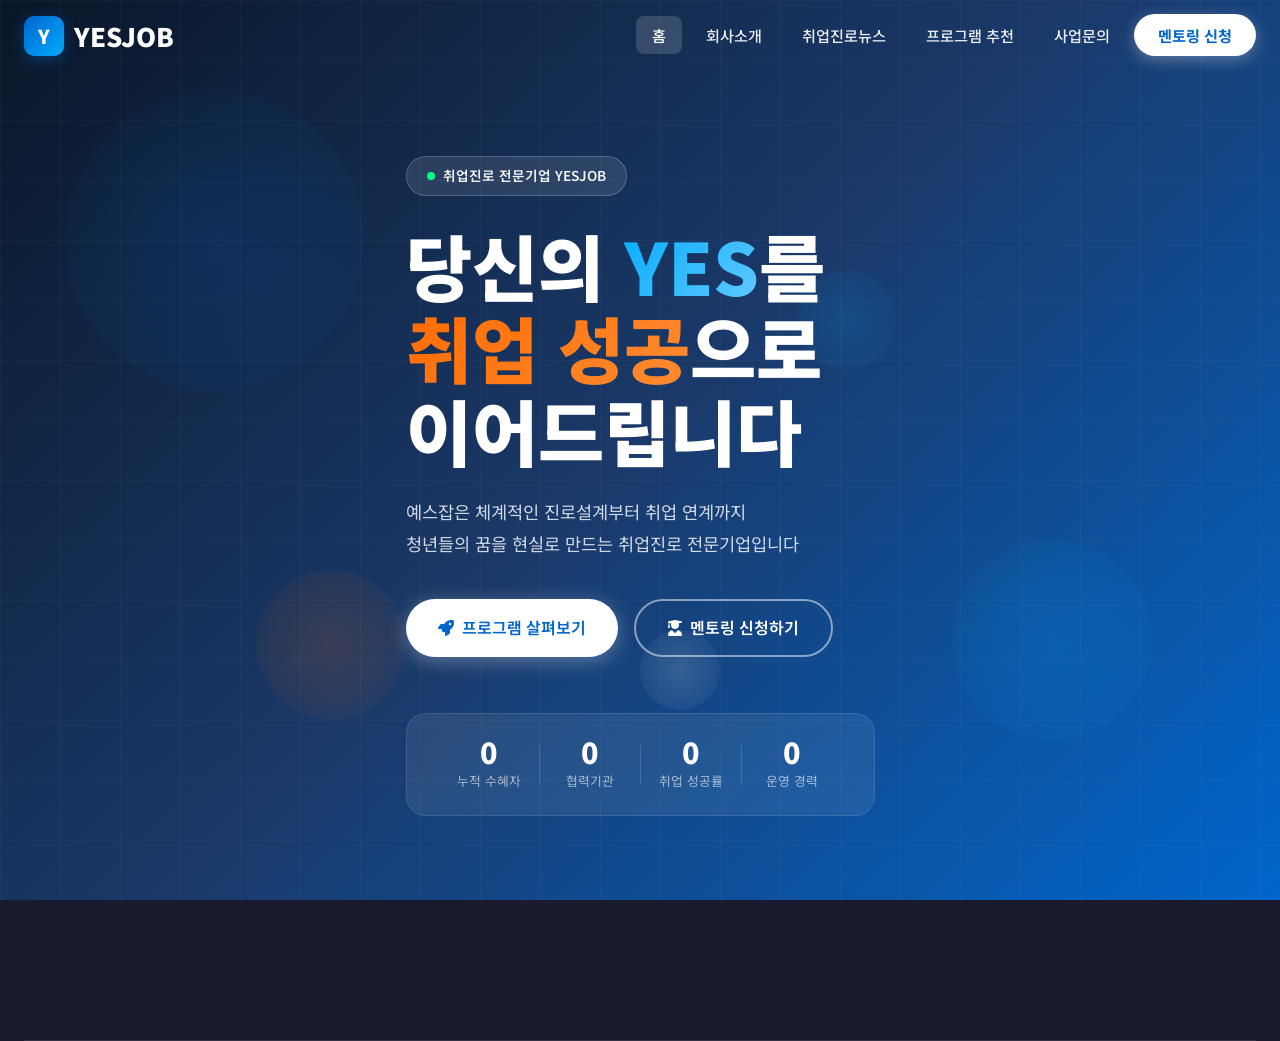
==== commit 343befa0: "Update mentoring links and remove footer details Updated links for mentoring section and removed foo" ====
--- a/index.html
+++ b/index.html
@@ -25,7 +25,7 @@
         <li><a href="news.html" class="nav-link">취업진로뉴스</a></li>
         <li><a href="programs.html" class="nav-link">프로그램 추천</a></li>
         <li><a href="#contact" class="nav-link">사업문의</a></li>
-        <li><a href="https://yesjob2025.github.io/mentoring/" class="nav-link nav-cta">멘토링 신청</a></li>
+        <li><a href="mentoring.html" class="nav-link nav-cta">멘토링 신청</a></li>
       </ul>
       <div class="hamburger">
         <span></span><span></span><span></span>
@@ -61,7 +61,7 @@
           <a href="programs.html" class="btn btn-white">
             <i class="fas fa-rocket"></i> 프로그램 살펴보기
           </a>
-          <a href="https://yesjob2025.github.io/mentoring/" class="btn btn-outline-white">
+          <a href="mentoring.html" class="btn btn-outline-white">
             <i class="fas fa-user-graduate"></i> 멘토링 신청하기
           </a>
         </div>
@@ -93,48 +93,3 @@
   <footer class="footer">
     <div class="container">
       <div class="footer-grid">
-        <div class="footer-brand">
-          <div class="logo">
-            <div class="logo-icon">Y</div>
-            YESJOB
-          </div>
-          <p>예스잡은 청년들의 취업과 진로를 위한<br>전문 솔루션을 제공합니다.<br>여러분의 YES를 현실로 만들어 드립니다.</p>
-        </div>
-        <div class="footer-col">
-          <h4>메뉴</h4>
-          <ul>
-            <li><a href="about.html">회사소개</a></li>
-            <li><a href="news.html">취업진로뉴스</a></li>
-            <li><a href="programs.html">프로그램 추천</a></li>
-            <li><a href="https://yesjob2025.github.io/mentoring/">멘토링 신청</a></li>
-          </ul>
-        </div>
-        <div class="footer-col">
-          <h4>연락처</h4>
-          <div class="footer-contact-item">
-            <i class="fas fa-phone-alt"></i>
-            <span>02-3662-9037</span>
-          </div>
-          <div class="footer-contact-item">
-            <i class="fas fa-envelope"></i>
-            <span>yes1@yesjob.kr</span>
-          </div>
-          <div class="footer-contact-item">
-            <i class="fas fa-map-marker-alt"></i>
-            <span>부산 본사: 사상구 학감대로 275, 701호</span>
-          </div>
-          <div class="footer-contact-item">
-            <i class="fas fa-map-marker-alt"></i>
-            <span>서울 사무소: 강서구 공항대로 219, 1217호</span>
-          </div>
-        </div>
-      </div>
-      <div class="footer-bottom">
-        <p>© 2025 YESJOB 예스잡. All rights reserved. 대표이사 홍석진</p>
-      </div>
-    </div>
-  </footer>
-
-  <script src="js/main.js"></script>
-</body>
-</html>
